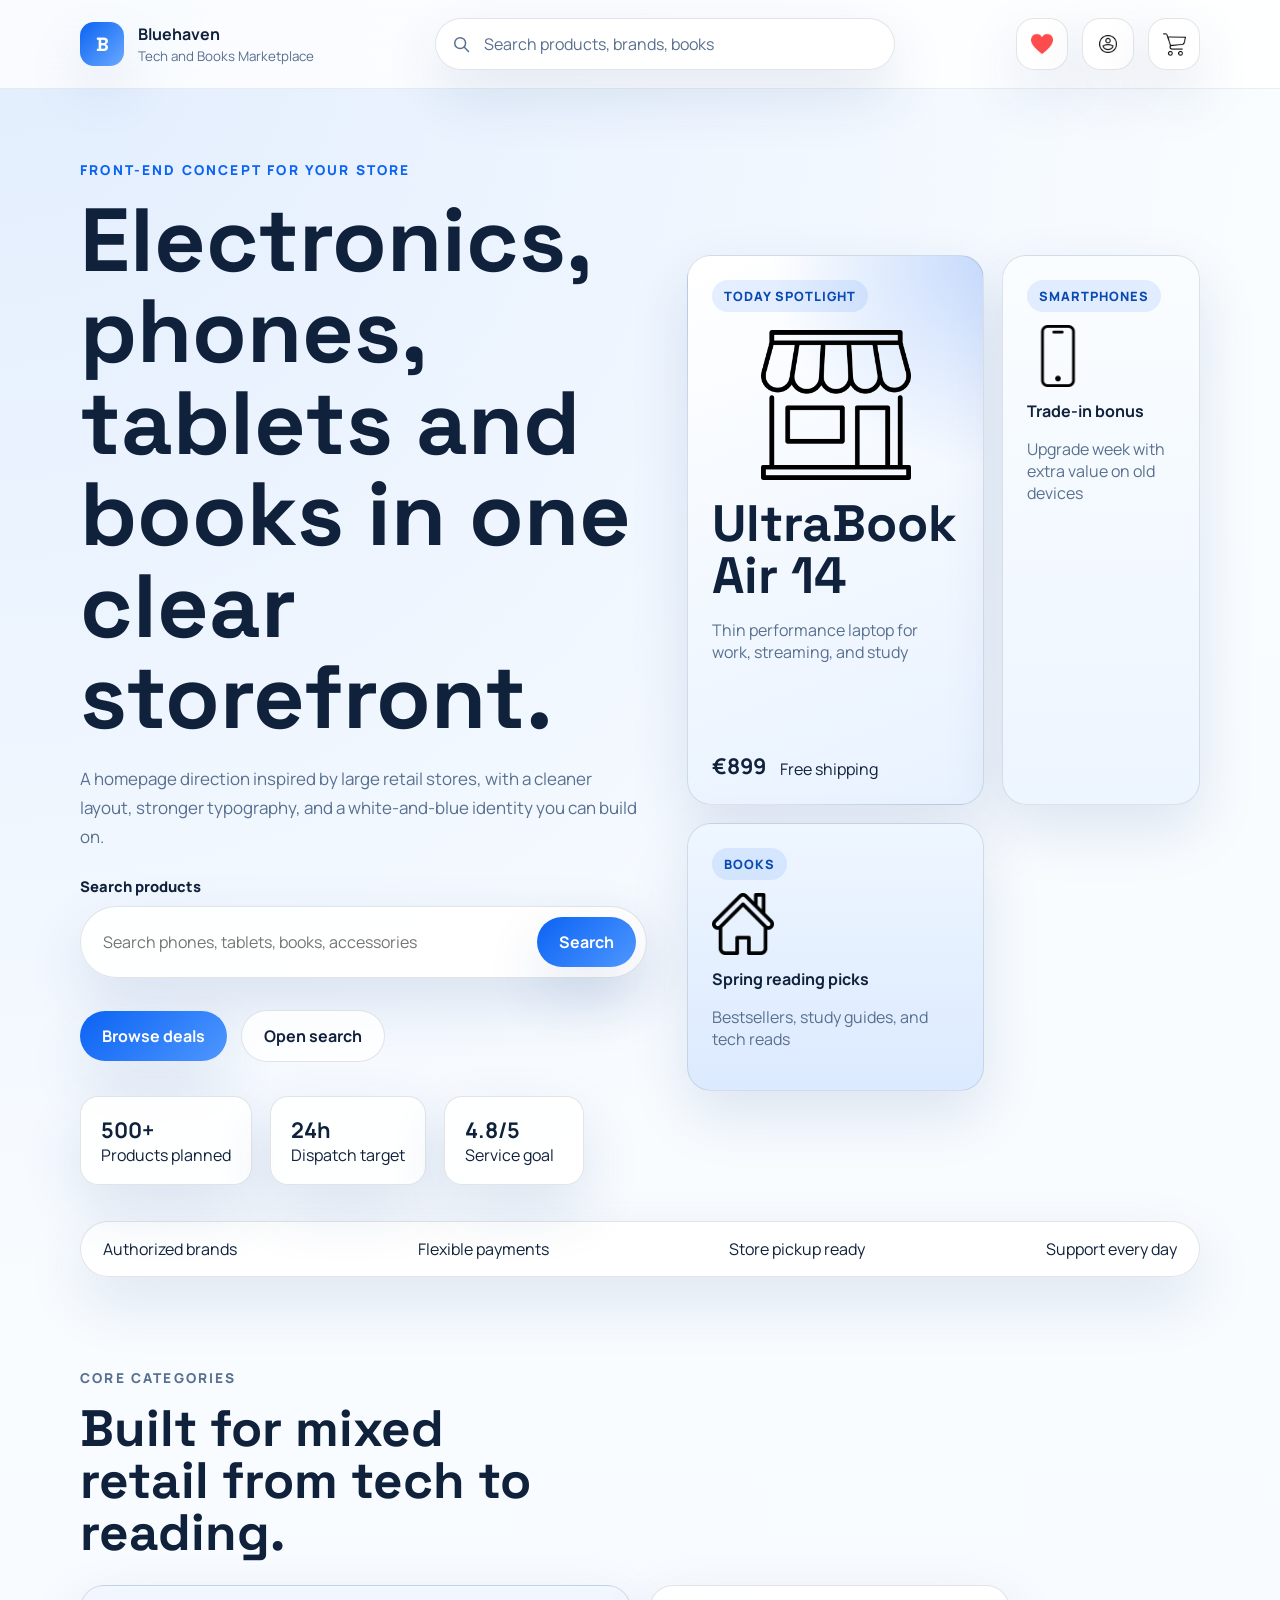
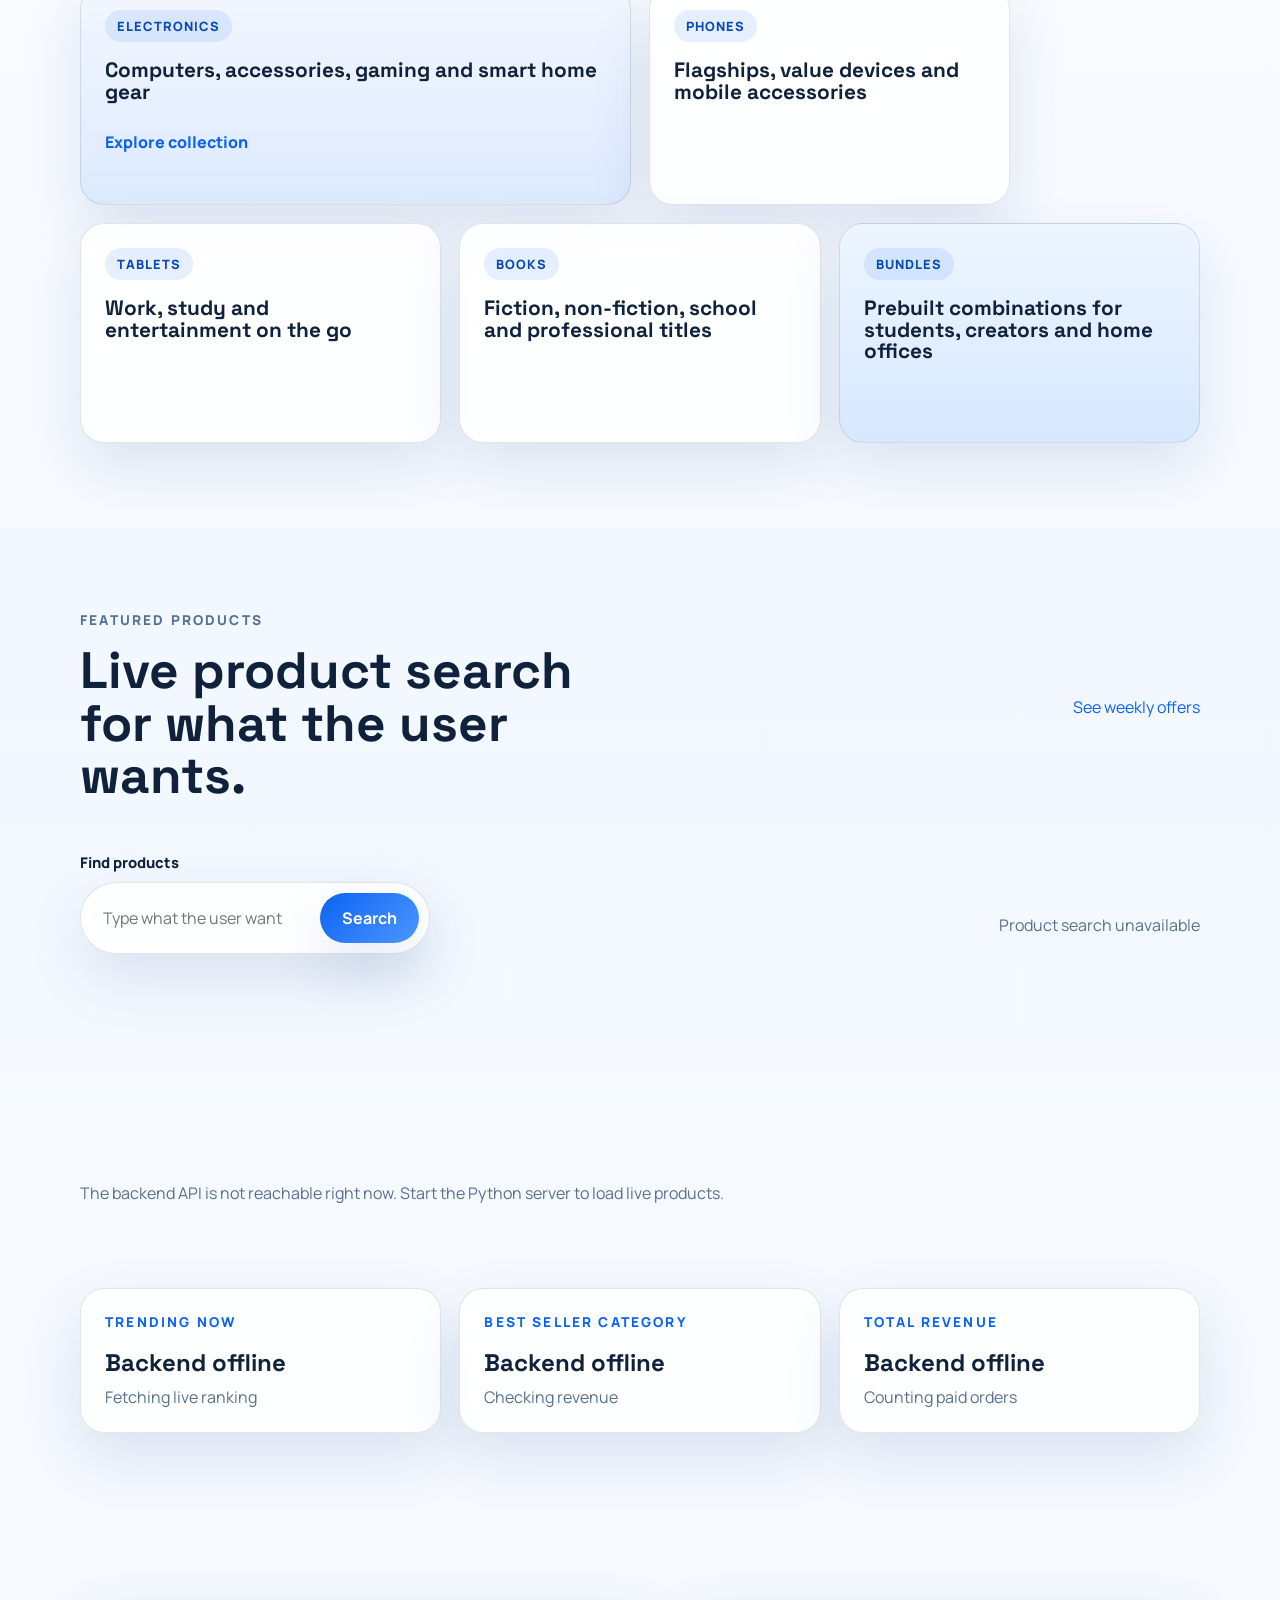
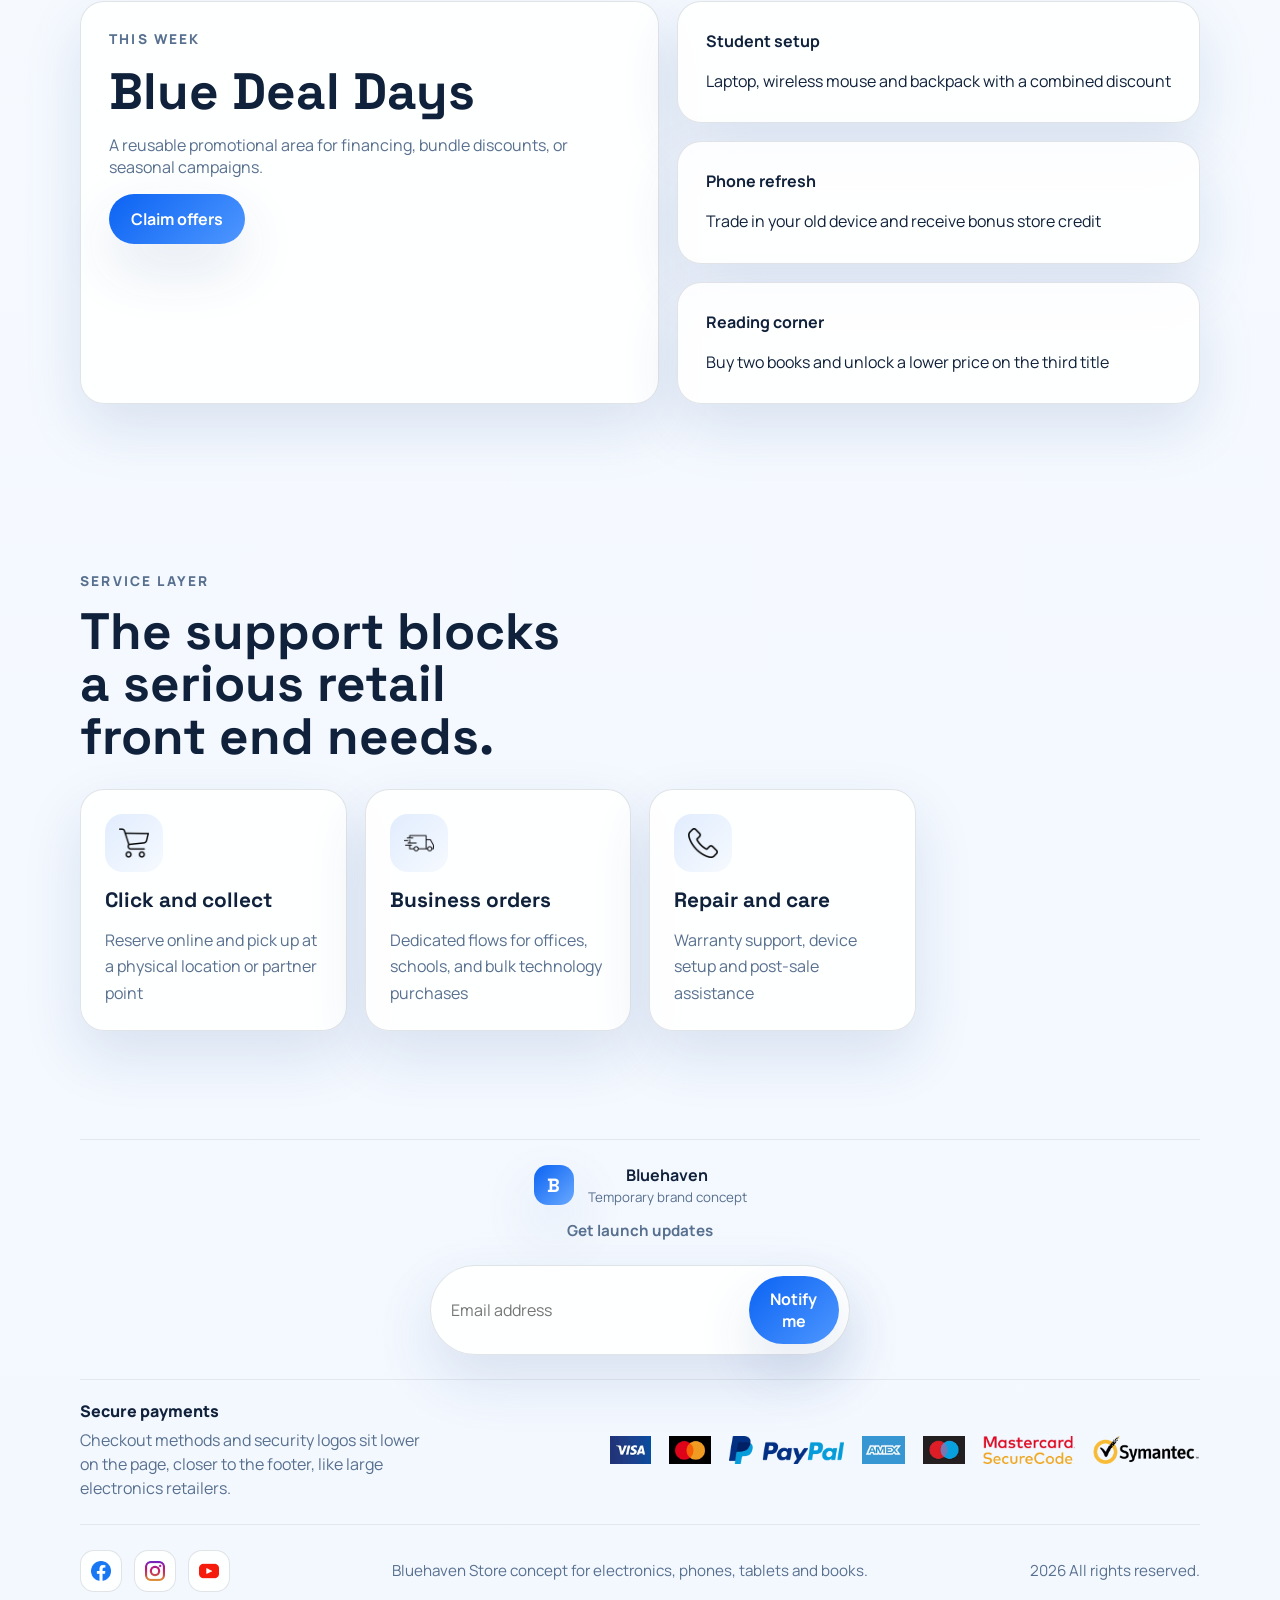
==== index.html @ 584878b2 "ok" ====
<!DOCTYPE html>
<html lang="en">
  <head>
    <meta charset="UTF-8" />
    <meta name="viewport" content="width=device-width, initial-scale=1.0" />
    <title>Bluehaven Store</title>
    <meta
      name="description"
      content="Bluehaven Store is a modern online destination for electronics, phones, tablets, books, and everyday tech essentials."
    />
    <link rel="preconnect" href="https://fonts.googleapis.com" />
    <link rel="preconnect" href="https://fonts.gstatic.com" crossorigin />
    <link
      href="https://fonts.googleapis.com/css2?family=Manrope:wght@400;500;600;700;800&family=Space+Grotesk:wght@500;700&display=swap"
      rel="stylesheet"
    />
    <link rel="icon" href="favicon.svg" type="image/svg+xml" />
    <link rel="stylesheet" href="styles.css" />
  </head>
  <body>
    <div class="page-shell">
      <header class="site-header">
        <div class="container header-inner">
          <a class="brand" href="index.html" aria-label="Bluehaven Store home">
            <span class="brand-mark">B</span>
            <span class="brand-copy">
              <strong>Bluehaven</strong>
              <small>Tech and Books Marketplace</small>
            </span>
          </a>

          <div class="header-search">
            <form class="header-search-form" id="header-search-form" role="search">
              <span class="header-search-icon" aria-hidden="true">
                <svg viewBox="0 0 24 24" focusable="false">
                  <circle cx="11" cy="11" r="6.5"></circle>
                  <path d="M16 16L21 21"></path>
                </svg>
              </span>
              <input
                class="header-search-input"
                id="header-search-input"
                name="search"
                type="search"
                placeholder="Search products, brands, books"
                aria-label="Search products"
              />
            </form>
          </div>

          <nav class="header-shortcuts" aria-label="Quick links">
            <a class="header-icon-link" href="favorites.html" aria-label="Go to favorites page">
              <img class="shortcut-icon shortcut-icon-heart" src="Photos/heart.png" alt="" />
            </a>
            <a class="header-icon-link" href="profile.html" aria-label="Go to profile page">
              <img class="shortcut-icon shortcut-icon-profile" src="Photos/user.png" alt="" />
            </a>
            <a class="header-icon-link" href="basket.html" aria-label="Go to basket page">
              <img class="shortcut-icon shortcut-icon-basket" src="Photos/shopping-cart.png" alt="" />
            </a>
          </nav>
        </div>
      </header>

      <main id="top">
        <section class="hero">
          <div class="container hero-grid">
            <div class="hero-copy">
              <p class="eyebrow">Front-end concept for your store</p>
              <h1>Electronics, phones, tablets and books in one clear storefront.</h1>
              <p class="hero-text">
                A homepage direction inspired by large retail stores, with a cleaner layout,
                stronger typography, and a white-and-blue identity you can build on.
              </p>

              <form class="hero-search" id="hero-search-form">
                <label class="search-label" for="hero-search-input">Search products</label>
                <div class="search-shell">
                  <input
                    id="hero-search-input"
                    name="search"
                    type="search"
                    placeholder="Search phones, tablets, books, accessories"
                  />
                  <button class="button button-primary" type="submit">Search</button>
                </div>
              </form>

              <div class="hero-actions">
                <a class="button button-primary" href="#featured">Browse deals</a>
                <a class="button button-secondary" href="#product-browser">Open search</a>
              </div>

              <ul class="hero-stats" aria-label="Store highlights">
                <li>
                  <strong>500+</strong>
                  <span>Products planned</span>
                </li>
                <li>
                  <strong>24h</strong>
                  <span>Dispatch target</span>
                </li>
                <li>
                  <strong>4.8/5</strong>
                  <span>Service goal</span>
                </li>
              </ul>
            </div>

            <div class="hero-visual" aria-hidden="true">
              <div class="visual-panel visual-main">
                <span class="panel-label">Today spotlight</span>
                <div class="visual-artwork visual-artwork-main">
                  <img src="Photos/shopping-store.png" alt="Storefront illustration" />
                </div>
                <h2>UltraBook Air 14</h2>
                <p>Thin performance laptop for work, streaming, and study</p>
                <div class="price-row">
                  <strong>€899</strong>
                  <span>Free shipping</span>
                </div>
              </div>
              <div class="visual-panel visual-side visual-side-top">
                <span class="panel-label">Smartphones</span>
                <div class="visual-artwork visual-artwork-side">
                  <img src="Photos/iphone.png" alt="Phone product icon" />
                </div>
                <strong>Trade-in bonus</strong>
                <p>Upgrade week with extra value on old devices</p>
              </div>
              <div class="visual-panel visual-side visual-side-bottom">
                <span class="panel-label">Books</span>
                <div class="visual-artwork visual-artwork-side">
                  <img src="Photos/home.png" alt="Home icon" />
                </div>
                <strong>Spring reading picks</strong>
                <p>Bestsellers, study guides, and tech reads</p>
              </div>
            </div>
          </div>
        </section>

        <section class="trust-bar">
          <div class="container trust-items">
            <span>Authorized brands</span>
            <span>Flexible payments</span>
            <span>Store pickup ready</span>
            <span>Support every day</span>
          </div>
        </section>

        <section class="section" id="categories">
          <div class="container">
            <div class="section-heading">
              <p class="eyebrow">Core categories</p>
              <h2>Built for mixed retail from tech to reading.</h2>
            </div>

            <div class="categories-grid">
              <article class="category-card category-card-large">
                <span>Electronics</span>
                <h3>Computers, accessories, gaming and smart home gear</h3>
                <a href="#featured">Explore collection</a>
              </article>
              <article class="category-card">
                <span>Phones</span>
                <h3>Flagships, value devices and mobile accessories</h3>
              </article>
              <article class="category-card">
                <span>Tablets</span>
                <h3>Work, study and entertainment on the go</h3>
              </article>
              <article class="category-card">
                <span>Books</span>
                <h3>Fiction, non-fiction, school and professional titles</h3>
              </article>
              <article class="category-card accent-card">
                <span>Bundles</span>
                <h3>Prebuilt combinations for students, creators and home offices</h3>
              </article>
            </div>
          </div>
        </section>

        <section class="section section-muted" id="featured">
          <div class="container">
            <div class="section-heading split-heading">
              <div>
                <p class="eyebrow">Featured products</p>
                <h2>Live product search for what the user wants.</h2>
              </div>
              <a class="text-link" href="#offers">See weekly offers</a>
            </div>

            <section class="product-browser" id="product-browser" aria-label="Product search and results">
              <div class="browser-toolbar">
                <form class="browser-search" id="product-search-form">
                  <label class="search-label" for="product-search-input">Find products</label>
                  <div class="search-shell search-shell-wide">
                    <input
                      id="product-search-input"
                      name="search"
                      type="search"
                      placeholder="Type what the user wants to buy"
                    />
                    <button class="button button-primary" type="submit">Search</button>
                  </div>
                </form>

                <div class="browser-meta">
                  <p id="results-summary">Loading products</p>
                  <div class="category-filters" id="category-filters" aria-label="Category filters"></div>
                </div>
              </div>

              <div class="products-grid" id="products-grid" aria-live="polite"></div>
              <p class="browser-message" id="browser-message" hidden></p>
            </section>
          </div>
        </section>

        <section class="section section-tight">
          <div class="container dashboard-strip">
            <article class="dashboard-card">
              <p class="eyebrow">Trending now</p>
              <strong id="trending-name">Loading</strong>
              <span id="trending-score">Fetching live ranking</span>
            </article>
            <article class="dashboard-card">
              <p class="eyebrow">Best seller category</p>
              <strong id="best-category-name">Loading</strong>
              <span id="best-category-revenue">Checking revenue</span>
            </article>
            <article class="dashboard-card">
              <p class="eyebrow">Total revenue</p>
              <strong id="total-revenue-amount">Loading</strong>
              <span id="total-revenue-orders">Counting paid orders</span>
            </article>
          </div>
        </section>

        <section class="section offers" id="offers">
          <div class="container offers-grid">
            <article class="offer-banner">
              <p class="eyebrow">This week</p>
              <h2>Blue Deal Days</h2>
              <p>
                A reusable promotional area for financing, bundle discounts, or seasonal
                campaigns.
              </p>
              <a class="button button-primary" href="#">Claim offers</a>
            </article>

            <div class="offer-list">
              <article>
                <strong>Student setup</strong>
                <p>Laptop, wireless mouse and backpack with a combined discount</p>
              </article>
              <article>
                <strong>Phone refresh</strong>
                <p>Trade in your old device and receive bonus store credit</p>
              </article>
              <article>
                <strong>Reading corner</strong>
                <p>Buy two books and unlock a lower price on the third title</p>
              </article>
            </div>
          </div>
        </section>

        <section class="section" id="services">
          <div class="container">
            <div class="section-heading">
              <p class="eyebrow">Service layer</p>
              <h2>The support blocks a serious retail front end needs.</h2>
            </div>

            <div class="services-grid">
              <article class="service-card">
                <div class="service-icon-wrap">
                  <img class="service-icon" src="Photos/shopping-cart.png" alt="Click and collect icon" />
                </div>
                <h3>Click and collect</h3>
                <p>Reserve online and pick up at a physical location or partner point</p>
              </article>
              <article class="service-card">
                <div class="service-icon-wrap">
                  <img class="service-icon" src="Photos/delivery-truck.png" alt="Business delivery icon" />
                </div>
                <h3>Business orders</h3>
                <p>Dedicated flows for offices, schools, and bulk technology purchases</p>
              </article>
              <article class="service-card">
                <div class="service-icon-wrap">
                  <img class="service-icon" src="Photos/telephone.png" alt="Repair and care icon" />
                </div>
                <h3>Repair and care</h3>
                <p>Warranty support, device setup and post-sale assistance</p>
              </article>
            </div>
          </div>
        </section>
      </main>

      <footer class="site-footer">
        <div class="container footer-grid">
          <form class="newsletter" action="#" method="get">
            <a class="brand brand-footer newsletter-brand" href="#top">
              <span class="brand-mark">B</span>
              <span class="brand-copy">
                <strong>Bluehaven</strong>
                <small>Temporary brand concept</small>
              </span>
            </a>
            <label for="email">Get launch updates</label>
            <div class="newsletter-row">
              <input id="email" type="email" placeholder="Email address" />
              <button type="submit">Notify me</button>
            </div>
          </form>
        </div>

        <div class="container payment-footer" aria-label="Supported payments and security">
          <div class="payment-footer-copy">
            <strong>Secure payments</strong>
            <span>Checkout methods and security logos sit lower on the page, closer to the footer, like large electronics retailers.</span>
          </div>
          <div class="payment-strip">
            <img src="Photos/visa.avif" alt="Visa" />
            <img src="Photos/mastercard.avif" alt="Mastercard" />
            <img src="Photos/paypal.avif" alt="PayPal" />
            <img src="Photos/amex.avif" alt="American Express" />
            <img src="Photos/maestro.avif" alt="Maestro" />
            <img src="Photos/securecode.avif" alt="SecureCode" />
            <img src="Photos/symantec.avif" alt="Symantec" />
          </div>
        </div>

        <div class="container footer-bottom">
          <div class="footer-socials" aria-label="Social links">
            <a href="#" aria-label="Facebook"><img src="Photos/facebook.png" alt="Facebook" /></a>
            <a href="#" aria-label="Instagram"><img src="Photos/instagram.png" alt="Instagram" /></a>
            <a href="#" aria-label="YouTube"><img src="Photos/youtube.png" alt="YouTube" /></a>
          </div>
          <p>Bluehaven Store concept for electronics, phones, tablets and books.</p>
          <p><span id="year"></span> All rights reserved.</p>
        </div>
      </footer>
    </div>

    <script src="script.js"></script>
  </body>
</html>
---- styles.css ----
:root {
  --bg: #f3f8ff;
  --surface: #ffffff;
  --surface-alt: #eef5ff;
  --surface-strong: #dbeaff;
  --text: #10213b;
  --muted: #58708f;
  --line: rgba(16, 33, 59, 0.12);
  --primary: #0b63f3;
  --primary-deep: #0849b2;
  --shadow: 0 24px 60px rgba(15, 57, 128, 0.12);
  --radius: 24px;
  --radius-sm: 18px;
  --container: min(1120px, calc(100vw - 40px));
}

* {
  box-sizing: border-box;
}

[hidden] {
  display: none !important;
}

html {
  scroll-behavior: smooth;
}

body {
  margin: 0;
  background:
    radial-gradient(circle at top left, rgba(11, 99, 243, 0.1), transparent 26%),
    linear-gradient(180deg, #fafdff 0%, var(--bg) 100%);
  color: var(--text);
  font-family: "Manrope", sans-serif;
}

a {
  color: inherit;
  text-decoration: none;
}

button,
input {
  font: inherit;
}

.page-shell {
  min-height: 100vh;
}

.container {
  width: var(--container);
  margin: 0 auto;
}

.site-header {
  position: sticky;
  top: 0;
  z-index: 10;
  backdrop-filter: blur(18px);
  background: rgba(255, 255, 255, 0.78);
  border-bottom: 1px solid rgba(16, 33, 59, 0.08);
}

.header-inner,
.header-side,
.utility-links,
.footer-grid,
.footer-bottom,
.payment-footer,
.trust-items,
.newsletter-row,
.search-shell,
.hero-actions,
.hero-stats,
.product-meta,
.browser-toolbar,
.browser-meta,
.category-filters,
.dashboard-strip,
.split-heading,
.site-nav {
  display: flex;
  align-items: center;
}

.header-inner {
  justify-content: space-between;
  gap: 18px;
  padding: 18px 0;
}

.header-search {
  flex: 1;
  display: flex;
  justify-content: center;
  min-width: 240px;
}

.header-search-form {
  position: relative;
  width: min(460px, 100%);
}

.header-search-icon {
  position: absolute;
  left: 16px;
  top: 50%;
  width: 20px;
  height: 20px;
  color: var(--muted);
  transform: translateY(-50%);
  pointer-events: none;
}

.header-search-icon svg {
  width: 100%;
  height: 100%;
  stroke: currentColor;
  stroke-width: 1.8;
  fill: none;
  stroke-linecap: round;
  stroke-linejoin: round;
}

.header-search-input {
  width: 100%;
  height: 52px;
  padding: 0 18px 0 48px;
  border: 1px solid var(--line);
  border-radius: 999px;
  background: rgba(255, 255, 255, 0.96);
  color: var(--text);
  box-shadow: var(--shadow);
}

.header-search-input::placeholder {
  color: var(--muted);
}

.header-search-input:focus {
  outline: none;
  border-color: rgba(11, 99, 243, 0.4);
}

.header-shortcuts {
  display: flex;
  align-items: center;
  gap: 14px;
  flex-shrink: 0;
}

.header-icon-link {
  display: inline-flex;
  align-items: center;
  justify-content: center;
  width: 52px;
  height: 52px;
  border: 1px solid var(--line);
  border-radius: 18px;
  background: rgba(255, 255, 255, 0.96);
  box-shadow: var(--shadow);
  transition: transform 180ms ease, border-color 180ms ease, background 180ms ease;
}

.header-icon-link:hover,
.header-icon-link:focus-visible {
  background: var(--surface-alt);
  border-color: rgba(11, 99, 243, 0.28);
  transform: translateY(-2px);
}

.shortcut-icon {
  display: block;
  object-fit: contain;
}

.shortcut-icon-heart {
  width: 22px;
  height: 22px;
}

.shortcut-icon-profile {
  width: 24px;
  height: 24px;
}

.shortcut-icon-basket {
  width: 23px;
  height: 23px;
}

.standalone-page {
  min-height: 100vh;
  display: grid;
  place-items: center;
  padding: 40px 20px;
}

.profile-page-shell {
  place-items: start center;
  padding-top: 52px;
}

.profile-auth-layout {
  width: min(1120px, 100%);
  display: grid;
  grid-template-columns: 0.9fr 1.1fr;
  gap: 28px;
  align-items: start;
}

.auth-panel {
  padding: 32px;
  border: 1px solid var(--line);
  border-radius: 28px;
  background: rgba(255, 255, 255, 0.92);
  box-shadow: var(--shadow);
}

.auth-panel-intro {
  align-self: start;
  position: sticky;
  top: 108px;
  overflow: hidden;
  background:
    radial-gradient(circle at top right, rgba(11, 99, 243, 0.14), transparent 34%),
    linear-gradient(180deg, rgba(255, 255, 255, 0.98) 0%, rgba(238, 245, 255, 0.96) 100%);
}

.intro-badge-row {
  display: flex;
  align-items: center;
  justify-content: space-between;
  gap: 16px;
  margin-bottom: 18px;
}

.auth-panel-intro img {
  width: 54px;
  height: 54px;
  object-fit: contain;
}

.intro-badge {
  display: inline-flex;
  align-items: center;
  justify-content: center;
  min-height: 36px;
  padding: 0 14px;
  border-radius: 999px;
  background: rgba(11, 99, 243, 0.1);
  color: var(--primary-deep);
  font-size: 0.82rem;
  font-weight: 800;
  letter-spacing: 0.08em;
  text-transform: uppercase;
}

.auth-panel-intro h1 {
  max-width: 13ch;
  margin-bottom: 18px;
  font-size: clamp(2.4rem, 5vw, 4rem);
}

.intro-highlights {
  display: grid;
  gap: 12px;
  margin: 26px 0 28px;
}

.intro-highlight {
  display: grid;
  gap: 4px;
  padding: 16px 18px;
  border: 1px solid rgba(11, 99, 243, 0.08);
  border-radius: 18px;
  background: rgba(255, 255, 255, 0.74);
}

.intro-highlight strong {
  font-size: 0.95rem;
}

.intro-highlight span {
  color: var(--muted);
  font-size: 0.92rem;
  line-height: 1.5;
}

.auth-copy {
  color: var(--muted);
  line-height: 1.7;
}

.auth-panel-forms {
  display: grid;
  gap: 18px;
}

.auth-card {
  padding: 26px;
  border: 1px solid var(--line);
  border-radius: 24px;
  background: linear-gradient(180deg, rgba(255, 255, 255, 0.98) 0%, rgba(243, 248, 255, 0.88) 100%);
}

.auth-card h2 {
  margin-bottom: 0;
  max-width: none;
}

.card-heading-row {
  margin-bottom: 18px;
}

.auth-form {
  display: grid;
  gap: 14px;
}

.auth-form-grid {
  display: grid;
  grid-template-columns: repeat(2, minmax(0, 1fr));
  gap: 14px;
}

.auth-form-grid-full {
  grid-column: 1 / -1;
}

.auth-form label {
  display: grid;
  gap: 8px;
  font-weight: 700;
}

.auth-form span {
  font-size: 0.92rem;
}

.auth-form input {
  height: 50px;
  padding: 0 14px;
  border: 1px solid var(--line);
  border-radius: 16px;
  background: #fff;
  transition: border-color 180ms ease, box-shadow 180ms ease, background 180ms ease;
}

.auth-form input:focus {
  outline: none;
  border-color: rgba(11, 99, 243, 0.4);
  box-shadow: 0 0 0 4px rgba(11, 99, 243, 0.08);
}

.auth-message {
  padding: 14px 16px;
  border-radius: 16px;
  font-weight: 700;
}

.auth-message.is-error {
  background: #ffe7e7;
  color: #9d1f1f;
}

.auth-message.is-success {
  background: #e7f6ec;
  color: #17653a;
}

.invoice-box,
.account-details-card {
  padding: 22px;
  border: 1px solid var(--line);
  border-radius: 24px;
  background: linear-gradient(180deg, rgba(255, 255, 255, 0.98) 0%, rgba(238, 245, 255, 0.92) 100%);
}

.checkbox-line {
  display: flex;
  align-items: center;
  gap: 10px;
  margin-bottom: 14px;
  font-weight: 700;
}

.checkbox-line input {
  width: 18px;
  height: 18px;
}

.account-panel {
  display: grid;
  gap: 24px;
}

.account-head {
  display: flex;
  align-items: center;
  gap: 16px;
  padding: 22px 24px;
  border: 1px solid rgba(11, 99, 243, 0.1);
  border-radius: 24px;
  background:
    radial-gradient(circle at top right, rgba(11, 99, 243, 0.12), transparent 36%),
    linear-gradient(180deg, rgba(255, 255, 255, 0.98) 0%, rgba(238, 245, 255, 0.92) 100%);
}

.account-avatar {
  width: 64px;
  height: 64px;
  border-radius: 20px;
  display: grid;
  place-items: center;
  background: linear-gradient(135deg, var(--primary), #69a9ff);
  color: #fff;
  font-family: "Space Grotesk", sans-serif;
  font-size: 1.2rem;
  font-weight: 700;
}

.account-head h2,
.account-orders h3 {
  max-width: none;
}

.account-head-copy {
  display: grid;
  gap: 4px;
}

.account-section-nav {
  display: flex;
  flex-wrap: wrap;
  gap: 10px;
}

.account-section-nav a {
  display: inline-flex;
  align-items: center;
  min-height: 38px;
  padding: 0 14px;
  border-radius: 999px;
  background: var(--surface-alt);
  color: var(--primary-deep);
  font-weight: 700;
  border: 1px solid rgba(11, 99, 243, 0.08);
}

.account-grid {
  display: grid;
  grid-template-columns: repeat(3, minmax(0, 1fr));
  gap: 14px;
}

.account-stat {
  padding: 20px;
  border-radius: 22px;
  background: linear-gradient(180deg, #ffffff 0%, var(--surface-alt) 100%);
  border: 1px solid rgba(11, 99, 243, 0.08);
  display: grid;
  gap: 8px;
}

.account-stat span,
.account-empty,
.order-line small {
  color: var(--muted);
}

.account-orders {
  display: grid;
  gap: 14px;
  padding: 22px;
  border: 1px solid var(--line);
  border-radius: 24px;
  background: rgba(255, 255, 255, 0.94);
}

.account-orders-list {
  display: grid;
  gap: 12px;
}

.order-line {
  padding: 16px 18px;
  border: 1px solid var(--line);
  border-radius: 18px;
  background: linear-gradient(180deg, #ffffff 0%, #f8fbff 100%);
  display: flex;
  justify-content: space-between;
  gap: 16px;
}

.form-action-row {
  display: flex;
  justify-content: flex-end;
  padding-top: 6px;
}

.order-line strong,
.order-line span,
.account-stat strong {
  display: block;
}

.standalone-card {
  width: min(560px, 100%);
  padding: 36px;
  border: 1px solid var(--line);
  border-radius: 28px;
  background: rgba(255, 255, 255, 0.96);
  box-shadow: var(--shadow);
  text-align: center;
}

.standalone-card img {
  width: 52px;
  height: 52px;
  object-fit: contain;
  margin-bottom: 18px;
}

.standalone-card p {
  color: var(--muted);
  margin: 14px 0 24px;
}

.standalone-card .button {
  min-width: 180px;
}

.menu-hub {
  position: relative;
  flex-shrink: 0;
}

.menu-toggle-inline {
  display: inline-flex;
  order: -1;
}

.category-menu {
  position: absolute;
  top: calc(100% + 12px);
  left: 0;
  display: none;
  width: 300px;
  padding: 18px;
  border: 1px solid var(--line);
  border-radius: 22px;
  background: rgba(255, 255, 255, 0.98);
  box-shadow: var(--shadow);
  z-index: 20;
}

.category-menu.is-open {
  display: grid;
  gap: 14px;
}

.category-menu-header {
  display: grid;
  gap: 4px;
}

.category-menu-header strong {
  font-size: 1rem;
}

.category-menu-header small {
  color: var(--muted);
}

.category-menu-list {
  display: grid;
  gap: 8px;
}

.category-menu-link {
  width: 100%;
  border: 1px solid transparent;
  border-radius: 16px;
  background: var(--surface-alt);
  color: var(--text);
  padding: 12px 14px;
  text-align: left;
  font-weight: 700;
  cursor: pointer;
  transition: background 180ms ease, border-color 180ms ease, transform 180ms ease;
}

.category-menu-link:hover,
.category-menu-link:focus-visible,
.category-menu-link.is-active {
  background: #e0edff;
  border-color: rgba(11, 99, 243, 0.22);
  transform: translateX(2px);
}

.utility-links {
  gap: 18px;
  flex-wrap: wrap;
}

.utility-links a {
  display: inline-flex;
  align-items: center;
  gap: 8px;
  color: var(--muted);
  font-size: 0.89rem;
  font-weight: 700;
}

.utility-links img {
  width: 16px;
  height: 16px;
  object-fit: contain;
}

.header-side {
  justify-content: flex-end;
  gap: 14px;
  flex: 1;
  flex-wrap: wrap;
}

.brand {
  display: inline-flex;
  align-items: center;
  gap: 14px;
}

.brand-mark {
  display: grid;
  place-items: center;
  width: 44px;
  height: 44px;
  border-radius: 14px;
  background: linear-gradient(135deg, var(--primary), #69a9ff);
  color: #fff;
  font-family: "Space Grotesk", sans-serif;
  font-size: 1.2rem;
  font-weight: 700;
  box-shadow: var(--shadow);
}

.brand-copy {
  display: grid;
  gap: 2px;
}

.brand-copy strong,
.site-nav a,
.header-cta,
.button,
.product-meta a,
.offer-list strong,
.newsletter button {
  font-weight: 700;
}

.brand-copy small,
.hero-text,
.section-heading p,
.category-card span,
.offer-banner p,
.product-card p,
.service-card p,
.footer-bottom,
.newsletter label,
.visual-panel p,
.panel-label {
  color: var(--muted);
}

.site-nav {
  gap: 24px;
}

.user-panel {
  display: inline-flex;
  align-items: center;
  gap: 12px;
  min-width: 250px;
  padding: 10px 14px;
  border: 1px solid var(--line);
  border-radius: 18px;
  background: rgba(255, 255, 255, 0.94);
  box-shadow: var(--shadow);
}

.user-panel-avatar {
  display: grid;
  place-items: center;
  width: 42px;
  height: 42px;
  border-radius: 14px;
  background: linear-gradient(135deg, var(--primary), #69a9ff);
  color: #fff;
  font-family: "Space Grotesk", sans-serif;
  font-size: 0.95rem;
  font-weight: 700;
  flex-shrink: 0;
}

.user-panel-avatar img {
  width: 24px;
  height: 24px;
  object-fit: contain;
}

.user-panel-copy,
.user-panel-meta {
  display: grid;
}

.user-panel-copy {
  gap: 2px;
}

.user-panel-copy strong,
.user-panel-meta span {
  font-size: 0.92rem;
  font-weight: 800;
}

.user-panel-copy small,
.user-panel-meta small {
  color: var(--muted);
}

.user-panel-meta {
  gap: 3px;
  margin-left: auto;
  text-align: right;
}

.site-nav a {
  font-size: 0.95rem;
}

.button,
.newsletter button {
  display: inline-flex;
  align-items: center;
  justify-content: center;
  border-radius: 999px;
  transition: transform 180ms ease, box-shadow 180ms ease, background 180ms ease;
}

.menu-toggle {
  display: inline-flex;
  align-items: center;
  justify-content: center;
  border: 0;
  padding: 10px 14px;
  border-radius: 999px;
  background: var(--surface-alt);
  color: var(--text);
  font-weight: 700;
  cursor: pointer;
}

.hero {
  padding: 72px 0 36px;
}

.hero-grid,
.offers-grid,
.footer-grid,
.services-grid,
.products-grid,
.categories-grid {
  display: grid;
}

.hero-grid {
  grid-template-columns: 1.05fr 0.95fr;
  align-items: center;
  gap: 40px;
}

.eyebrow {
  margin: 0 0 16px;
  color: var(--primary);
  font-size: 0.85rem;
  font-weight: 800;
  letter-spacing: 0.16em;
  text-transform: uppercase;
}

h1,
h2,
h3 {
  margin: 0;
  font-family: "Space Grotesk", sans-serif;
  line-height: 1.02;
}

h1 {
  max-width: 12ch;
  font-size: clamp(3rem, 7vw, 5.8rem);
}

h2 {
  max-width: 15ch;
  font-size: clamp(2rem, 4vw, 3.2rem);
}

h3 {
  font-size: 1.3rem;
}

.hero-text {
  max-width: 56ch;
  margin: 22px 0 0;
  font-size: 1.06rem;
  line-height: 1.7;
}

.hero-search,
.browser-search {
  margin-top: 24px;
}

.search-label {
  display: block;
  margin-bottom: 10px;
  color: var(--text);
  font-size: 0.92rem;
  font-weight: 800;
}

.search-shell {
  gap: 10px;
  padding: 10px;
  border: 1px solid var(--line);
  border-radius: 999px;
  background: rgba(255, 255, 255, 0.92);
  box-shadow: var(--shadow);
}

.search-shell input {
  width: 100%;
  border: 0;
  background: transparent;
  padding: 0 12px;
  color: var(--text);
}

.search-shell input:focus {
  outline: none;
}

.search-shell-wide {
  min-width: min(100%, 560px);
}

.hero-actions {
  gap: 14px;
  margin-top: 32px;
}

.button {
  padding: 14px 22px;
}

.button-primary,
.newsletter button {
  border: 0;
  background: linear-gradient(135deg, var(--primary), #4e97ff);
  color: #fff;
  box-shadow: var(--shadow);
}

.button-secondary {
  border: 1px solid var(--line);
  background: rgba(255, 255, 255, 0.82);
}

.hero-stats {
  gap: 18px;
  flex-wrap: wrap;
  margin: 34px 0 0;
  padding: 0;
  list-style: none;
}

.hero-stats li,
.product-card,
.service-card,
.offer-list article,
.category-card,
.visual-panel,
.offer-banner,
.newsletter-row,
.trust-items {
  border: 1px solid var(--line);
  background: rgba(255, 255, 255, 0.88);
  box-shadow: var(--shadow);
}

.hero-stats li {
  min-width: 140px;
  padding: 18px 20px;
  border-radius: var(--radius-sm);
}

.hero-stats strong,
.price-row strong,
.product-meta strong {
  display: block;
  font-size: 1.35rem;
}

.hero-visual {
  position: relative;
  display: grid;
  grid-template-columns: 1.2fr 0.8fr;
  gap: 18px;
}

.visual-panel {
  border-radius: var(--radius);
  padding: 24px;
}

.visual-main {
  min-height: 340px;
  background:
    radial-gradient(circle at top right, rgba(11, 99, 243, 0.22), transparent 34%),
    linear-gradient(160deg, #ffffff 0%, #e8f2ff 100%);
}

.visual-artwork {
  display: grid;
  place-items: center;
  overflow: hidden;
}

.visual-artwork img {
  display: block;
  max-width: 100%;
  height: auto;
}

.visual-artwork-main {
  min-height: 140px;
  margin-top: 18px;
}

.visual-artwork-main img {
  max-height: 150px;
}

.visual-artwork-side {
  justify-content: start;
  min-height: 68px;
  margin: 10px 0;
}

.visual-artwork-side img {
  max-height: 62px;
}

.visual-main h2 {
  margin-top: 18px;
}

.visual-side {
  min-height: 160px;
}

.visual-side-top {
  background: linear-gradient(180deg, #fafdff 0%, #edf5ff 100%);
}

.visual-side-bottom {
  background: linear-gradient(180deg, #eef6ff 0%, #dceaff 100%);
}

.panel-label,
.tag,
.category-card span {
  display: inline-flex;
  width: fit-content;
  padding: 7px 12px;
  border-radius: 999px;
  background: rgba(11, 99, 243, 0.1);
  color: var(--primary-deep);
  font-size: 0.8rem;
  font-weight: 800;
  letter-spacing: 0.08em;
  text-transform: uppercase;
}

.price-row {
  display: flex;
  align-items: end;
  gap: 14px;
  margin-top: 88px;
}

.trust-bar {
  padding-bottom: 8px;
}

.trust-items {
  justify-content: space-between;
  gap: 16px;
  flex-wrap: wrap;
  padding: 16px 22px;
  border-radius: 999px;
}

.payment-strip {
  display: flex;
  align-items: center;
  gap: 18px;
  flex-wrap: wrap;
  padding: 0;
}

.payment-footer {
  justify-content: space-between;
  gap: 24px;
  padding: 20px 0 24px;
  border-top: 1px solid rgba(16, 33, 59, 0.08);
}

.payment-footer-copy {
  display: grid;
  gap: 6px;
  max-width: 360px;
}

.payment-footer-copy strong {
  font-weight: 800;
}

.payment-footer-copy span {
  color: var(--muted);
  line-height: 1.5;
}

.payment-strip img {
  height: 28px;
  width: auto;
  object-fit: contain;
  filter: saturate(0.95);
}

.section {
  padding: 84px 0;
}

.section-tight {
  padding-top: 0;
}

.section-muted {
  background: linear-gradient(180deg, rgba(235, 244, 255, 0.45), rgba(243, 248, 255, 0));
}

.section-heading {
  margin-bottom: 26px;
}

.section-heading h2 {
  margin-top: 12px;
}

.split-heading {
  justify-content: space-between;
  gap: 18px;
}

.product-browser {
  display: grid;
  gap: 24px;
}

.browser-toolbar,
.browser-meta {
  justify-content: space-between;
  gap: 18px;
}

.browser-toolbar {
  align-items: end;
}

.browser-meta {
  flex-direction: column;
  align-items: flex-end;
}

.browser-meta p,
.browser-message {
  margin: 0;
  color: var(--muted);
}

.category-filters {
  justify-content: flex-end;
  gap: 10px;
  flex-wrap: wrap;
}

.filter-chip {
  border: 1px solid var(--line);
  border-radius: 999px;
  background: rgba(255, 255, 255, 0.92);
  color: var(--text);
  padding: 10px 14px;
  font-weight: 700;
  cursor: pointer;
  transition: background 180ms ease, color 180ms ease, transform 180ms ease;
}

.filter-chip.is-active,
.filter-chip:hover {
  background: var(--primary);
  color: #fff;
  transform: translateY(-1px);
}

.products-grid {
  min-height: 180px;
}

.text-link,
.category-card a,
.product-meta a {
  color: var(--primary);
}

.categories-grid {
  grid-template-columns: repeat(12, 1fr);
  gap: 18px;
}

.category-card {
  grid-column: span 4;
  min-height: 220px;
  padding: 24px;
  border-radius: var(--radius);
}

.category-card-large {
  grid-column: span 6;
  background:
    linear-gradient(180deg, rgba(11, 99, 243, 0.05), rgba(11, 99, 243, 0.14)),
    #ffffff;
}

.accent-card {
  background: linear-gradient(180deg, #edf5ff 0%, #d7e8ff 100%);
}

.category-card h3,
.product-card h3,
.offer-banner h2,
.service-card h3 {
  margin: 18px 0 0;
}

.category-card a {
  display: inline-flex;
  margin-top: 28px;
  font-weight: 800;
}

.products-grid,
.services-grid {
  grid-template-columns: repeat(4, 1fr);
  gap: 18px;
}

.product-card,
.service-card {
  padding: 24px;
  border-radius: var(--radius);
}

.service-icon-wrap {
  display: inline-grid;
  place-items: center;
  width: 58px;
  height: 58px;
  border-radius: 18px;
  background: linear-gradient(135deg, rgba(11, 99, 243, 0.12), rgba(11, 99, 243, 0.03));
}

.service-icon {
  width: 30px;
  height: 30px;
  object-fit: contain;
}

.product-card {
  display: grid;
  gap: 16px;
}

.product-card-header {
  display: flex;
  justify-content: space-between;
  align-items: flex-start;
  gap: 14px;
}

.product-card-visual {
  aspect-ratio: 16 / 11;
  border-radius: 20px;
  background:
    radial-gradient(circle at top right, rgba(11, 99, 243, 0.2), transparent 34%),
    linear-gradient(180deg, #fbfdff 0%, #eaf3ff 100%);
  overflow: hidden;
}

.product-card-visual img {
  width: 100%;
  height: 100%;
  object-fit: cover;
}

.product-card-fallback {
  display: grid;
  place-items: center;
  width: 100%;
  height: 100%;
  padding: 24px;
  color: var(--primary-deep);
  text-align: center;
  font-family: "Space Grotesk", sans-serif;
  font-size: 1.1rem;
  font-weight: 700;
  line-height: 1.2;
}

.product-copy {
  display: grid;
  gap: 10px;
}

.product-copy p {
  margin: 0;
}

.product-brand {
  color: var(--muted);
  font-size: 0.94rem;
  font-weight: 700;
}

.product-card-empty {
  display: grid;
  place-items: center;
  padding: 32px;
  border: 1px dashed rgba(11, 99, 243, 0.25);
  border-radius: var(--radius);
  background: rgba(255, 255, 255, 0.62);
  color: var(--muted);
  text-align: center;
}

.dashboard-strip {
  display: grid;
  grid-template-columns: repeat(3, 1fr);
  gap: 18px;
}

.dashboard-card {
  padding: 24px;
  border: 1px solid var(--line);
  border-radius: var(--radius);
  background: rgba(255, 255, 255, 0.9);
  box-shadow: var(--shadow);
}

.dashboard-card strong {
  display: block;
  margin-top: 10px;
  font-family: "Space Grotesk", sans-serif;
  font-size: 1.5rem;
}

.dashboard-card span {
  display: block;
  margin-top: 8px;
  color: var(--muted);
}

.product-card p,
.service-card p,
.offer-list p {
  margin: 16px 0 0;
  line-height: 1.65;
}

.product-meta {
  justify-content: space-between;
  gap: 12px;
  margin-top: 28px;
}

.offers-grid {
  grid-template-columns: 1.05fr 0.95fr;
  gap: 18px;
}

.offer-banner,
.offer-list article {
  border-radius: var(--radius);
  padding: 28px;
}

.offer-list {
  display: grid;
  gap: 18px;
}

.site-footer {
  padding: 24px 0 34px;
}

.footer-grid,
.footer-bottom {
  justify-content: space-between;
  gap: 18px;
}

.footer-grid {
  grid-template-columns: 1fr;
  justify-items: center;
  padding: 24px 0;
  border-top: 1px solid rgba(16, 33, 59, 0.08);
}

.brand-footer .brand-mark {
  width: 40px;
  height: 40px;
}

.newsletter {
  display: grid;
  gap: 14px;
  min-width: min(100%, 420px);
  justify-self: center;
  text-align: center;
}

.newsletter-brand {
  justify-content: center;
}

.newsletter label {
  display: block;
  margin-bottom: 10px;
  font-size: 0.95rem;
  font-weight: 700;
}

.newsletter-row {
  gap: 10px;
  padding: 10px;
  border-radius: 999px;
}

.newsletter input {
  width: 100%;
  border: 0;
  background: transparent;
  padding: 0 10px;
  color: var(--text);
}

.newsletter input:focus {
  outline: none;
}

.newsletter button {
  padding: 12px 18px;
}

.footer-bottom {
  border-top: 1px solid rgba(16, 33, 59, 0.08);
  padding-top: 20px;
  font-size: 0.95rem;
}

.footer-socials {
  display: inline-flex;
  align-items: center;
  gap: 12px;
}

.footer-socials a {
  display: inline-grid;
  place-items: center;
  width: 42px;
  height: 42px;
  border: 1px solid var(--line);
  border-radius: 14px;
  background: rgba(255, 255, 255, 0.88);
}

.footer-socials img {
  width: 20px;
  height: 20px;
  object-fit: contain;
}

.button:hover,
.newsletter button:hover {
  transform: translateY(-2px);
}

@media (max-width: 1024px) {
  .hero-grid,
  .offers-grid,
  .footer-grid,
  .products-grid,
  .services-grid,
  .dashboard-strip {
    grid-template-columns: 1fr 1fr;
  }

  .hero-grid,
  .offers-grid,
  .footer-grid {
    grid-template-columns: 1fr;
  }

  .category-card {
    grid-column: span 6;
  }

  .visual-main {
    min-height: 300px;
  }

  .payment-footer {
    flex-wrap: wrap;
  }
}

@media (max-width: 760px) {
  .header-inner {
    justify-content: space-between;
    flex-wrap: wrap;
  }

  .profile-auth-layout,
  .account-grid,
  .auth-form-grid {
    grid-template-columns: 1fr;
  }

  .auth-panel {
    padding: 24px;
  }

  .auth-panel-intro {
    position: static;
  }

  .intro-badge-row,
  .account-head,
  .account-section-nav,
  .form-action-row {
    align-items: flex-start;
  }

  .form-action-row {
    justify-content: stretch;
  }

  .form-action-row .button {
    width: 100%;
  }

  .order-line {
    flex-direction: column;
  }

  .header-search {
    order: 3;
    width: 100%;
  }

  .header-search-form {
    width: 100%;
  }

  .menu-toggle {
    display: inline-flex;
  }

  .utility-links,
  .payment-footer,
  .payment-strip {
    flex-direction: column;
    align-items: flex-start;
  }


  .header-inner,
  .header-side {
    flex-wrap: wrap;
  }

  .header-side {
    justify-content: flex-start;
  }

  .menu-hub {
    width: 100%;
  }

  .category-menu {
    width: min(100%, 360px);
  }

  .site-nav,
  .user-panel,
  .utility-links {
    display: none;
  }

  .hero {
    padding-top: 36px;
  }

  .hero-visual,
  .products-grid,
  .services-grid,
  .categories-grid,
  .dashboard-strip {
    grid-template-columns: 1fr;
  }

  .category-card,
  .category-card-large {
    grid-column: auto;
  }

  .split-heading,
  .product-meta,
  .footer-bottom,
  .newsletter-row,
  .hero-actions,
  .browser-toolbar,
  .browser-meta,
  .search-shell {
    flex-direction: column;
    align-items: flex-start;
  }

  .newsletter-row button,
  .button,
  .search-shell button {
    width: 100%;
  }

  .browser-meta {
    align-items: flex-start;
  }

  .payment-strip {
    gap: 12px;
  }

  .trust-items {
    border-radius: 28px;
  }

  .section {
    padding: 64px 0;
  }
}
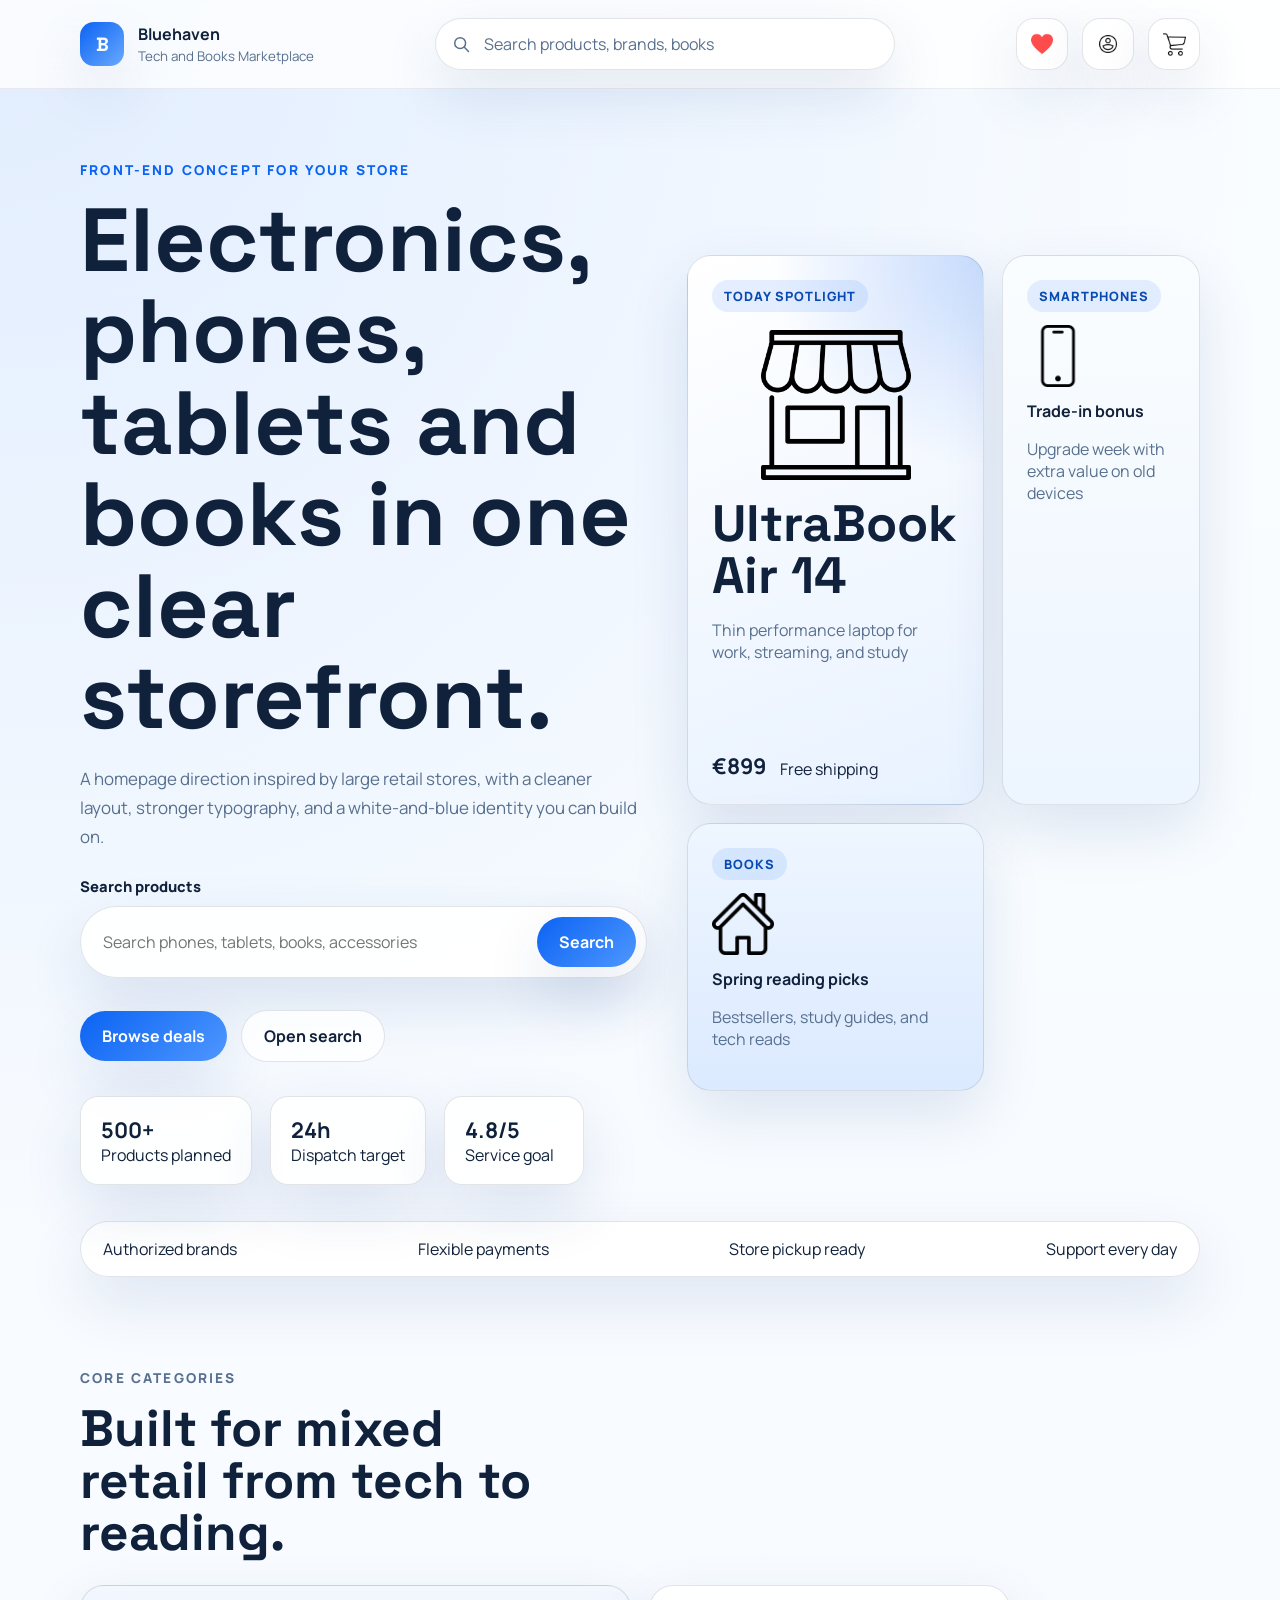
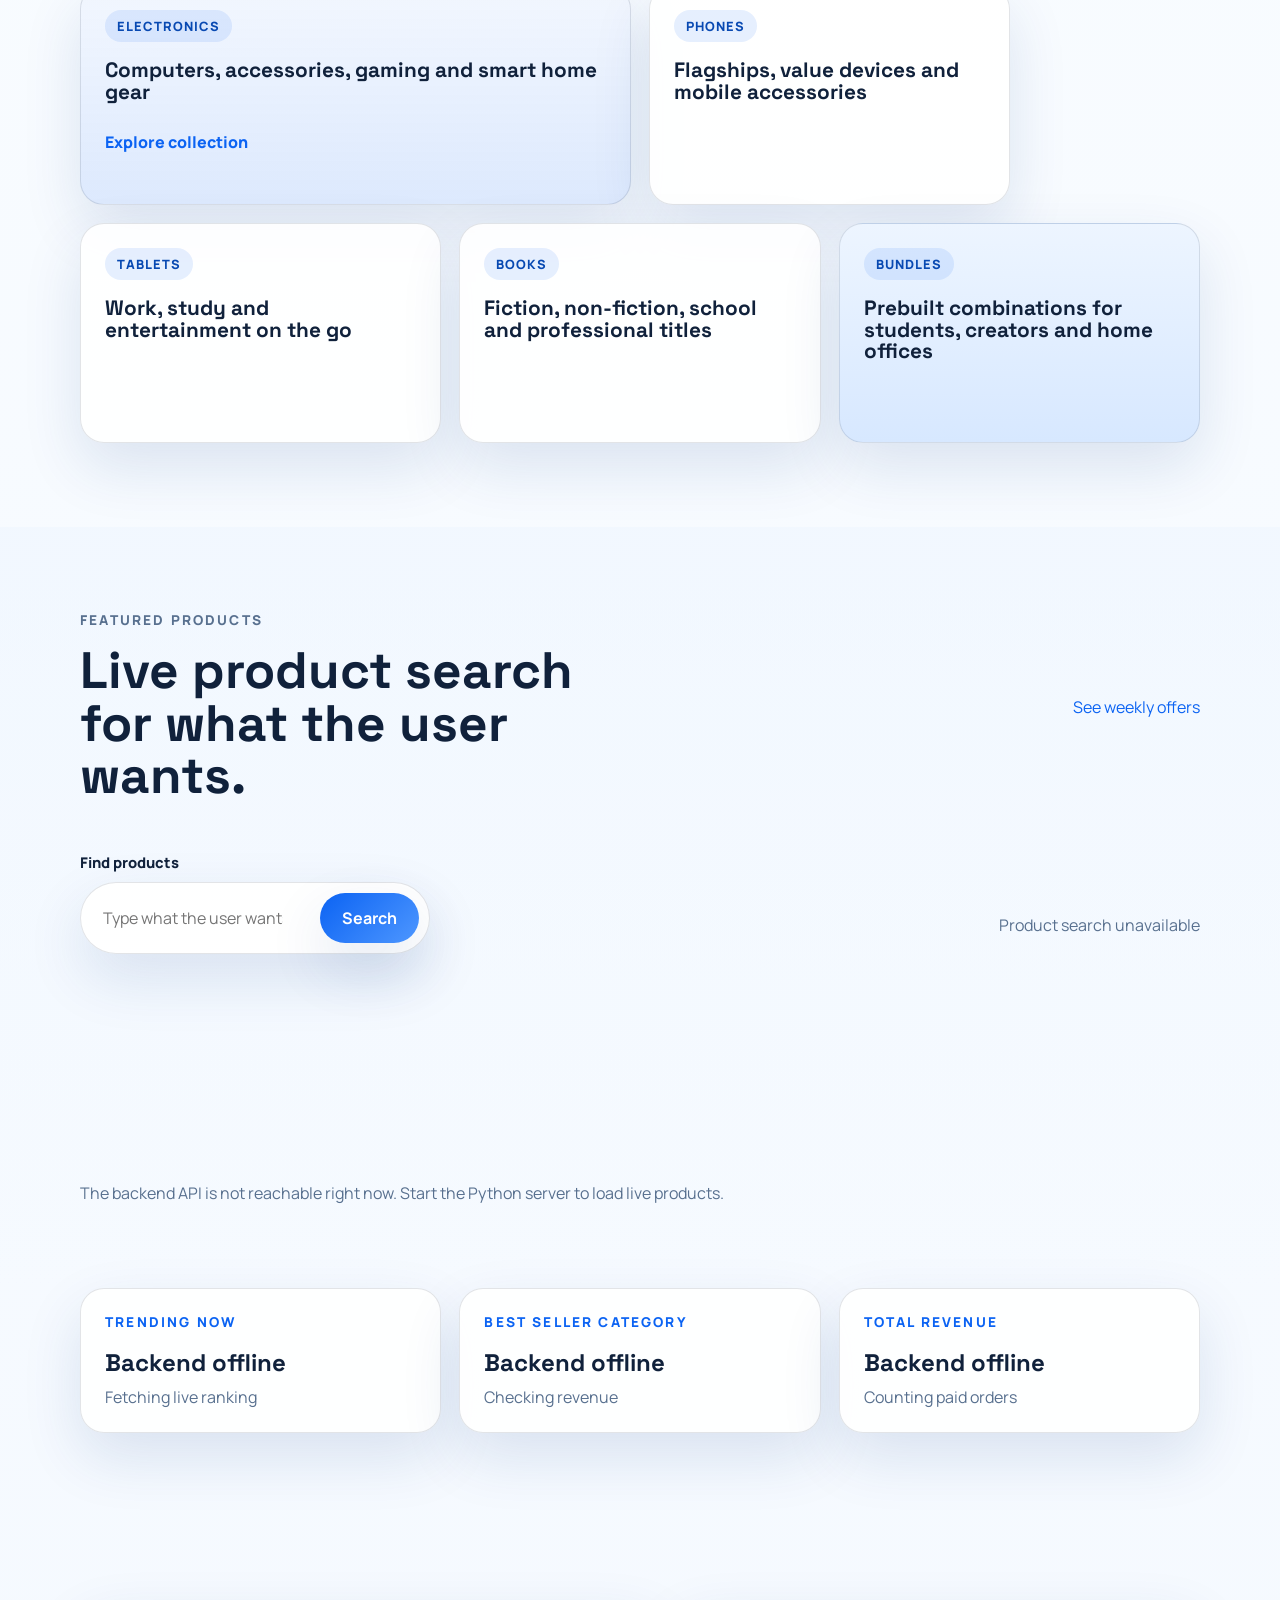
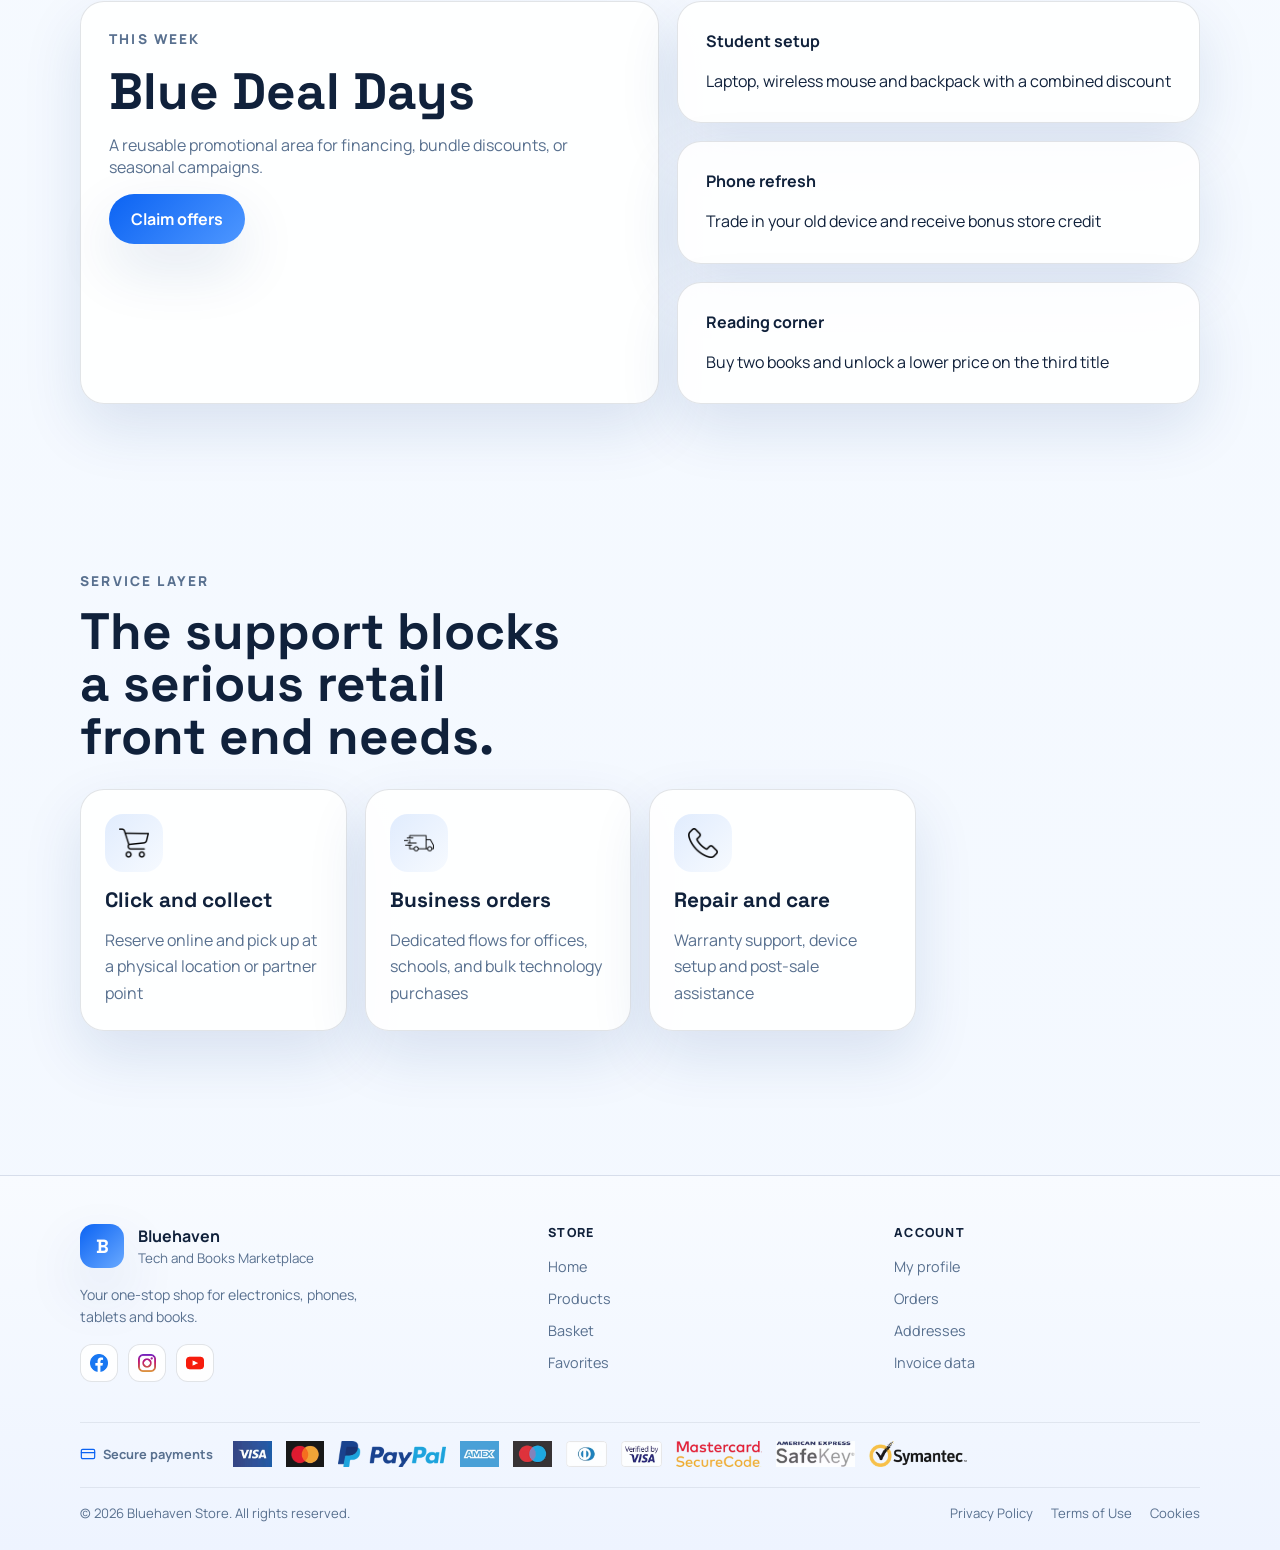
==== commit 025ee1a6: "ok" ====
--- a/index.html
+++ b/index.html
@@ -49,7 +49,7 @@
           </div>
 
           <nav class="header-shortcuts" aria-label="Quick links">
-            <a class="header-icon-link" href="favorites.html" aria-label="Go to favorites page">
+            <a class="header-icon-link" data-favorites-link="true" href="profile.html#favorites-card" aria-label="Go to favorites section">
               <img class="shortcut-icon shortcut-icon-heart" src="Photos/heart.png" alt="" />
             </a>
             <a class="header-icon-link" href="profile.html" aria-label="Go to profile page">
@@ -303,51 +303,75 @@
       </main>
 
       <footer class="site-footer">
-        <div class="container footer-grid">
-          <form class="newsletter" action="#" method="get">
-            <a class="brand brand-footer newsletter-brand" href="#top">
+        <div class="container footer-inner-grid">
+          <div class="footer-brand-col">
+            <a class="brand" href="index.html" aria-label="Bluehaven Store home">
               <span class="brand-mark">B</span>
               <span class="brand-copy">
                 <strong>Bluehaven</strong>
-                <small>Temporary brand concept</small>
+                <small>Tech and Books Marketplace</small>
               </span>
             </a>
-            <label for="email">Get launch updates</label>
-            <div class="newsletter-row">
-              <input id="email" type="email" placeholder="Email address" />
-              <button type="submit">Notify me</button>
-            </div>
-          </form>
+            <p class="footer-tagline">Your one-stop shop for electronics, phones, tablets and books.</p>
+            <div class="footer-socials" aria-label="Social links">
+              <a href="#" aria-label="Facebook"><img src="Photos/facebook.png" alt="Facebook" /></a>
+              <a href="#" aria-label="Instagram"><img src="Photos/instagram.png" alt="Instagram" /></a>
+              <a href="#" aria-label="YouTube"><img src="Photos/youtube.png" alt="YouTube" /></a>
+            </div>
+          </div>
+
+          <nav class="footer-nav-col" aria-label="Store navigation">
+            <strong class="footer-nav-heading">Store</strong>
+            <ul class="footer-nav-list">
+              <li><a href="index.html">Home</a></li>
+              <li><a href="index.html#product-browser">Products</a></li>
+              <li><a href="basket.html">Basket</a></li>
+              <li><a href="favorites.html">Favorites</a></li>
+            </ul>
+          </nav>
+
+          <nav class="footer-nav-col" aria-label="Account navigation">
+            <strong class="footer-nav-heading">Account</strong>
+            <ul class="footer-nav-list">
+              <li><a href="profile.html">My profile</a></li>
+              <li><a href="profile.html#pending-orders-card">Orders</a></li>
+              <li><a href="profile.html#addresses-data-card">Addresses</a></li>
+              <li><a href="profile.html#invoice-data-card">Invoice data</a></li>
+            </ul>
+          </nav>
         </div>
 
-        <div class="container payment-footer" aria-label="Supported payments and security">
-          <div class="payment-footer-copy">
-            <strong>Secure payments</strong>
-            <span>Checkout methods and security logos sit lower on the page, closer to the footer, like large electronics retailers.</span>
-          </div>
+        <div class="container footer-payments" aria-label="Secure payment methods">
+          <span class="footer-payments-label">
+            <svg viewBox="0 0 24 24" aria-hidden="true" focusable="false"><rect x="2" y="5" width="20" height="14" rx="2"/><path d="M2 10h20"/></svg>
+            Secure payments
+          </span>
           <div class="payment-strip">
             <img src="Photos/visa.avif" alt="Visa" />
             <img src="Photos/mastercard.avif" alt="Mastercard" />
             <img src="Photos/paypal.avif" alt="PayPal" />
             <img src="Photos/amex.avif" alt="American Express" />
             <img src="Photos/maestro.avif" alt="Maestro" />
-            <img src="Photos/securecode.avif" alt="SecureCode" />
+            <img src="Photos/diners.avif" alt="Diners Club" />
+            <img src="Photos/visa-verify.avif" alt="Verified by Visa" />
+            <img src="Photos/securecode.avif" alt="Mastercard SecureCode" />
+            <img src="Photos/safekey.avif" alt="American Express SafeKey" />
             <img src="Photos/symantec.avif" alt="Symantec" />
           </div>
         </div>
 
-        <div class="container footer-bottom">
-          <div class="footer-socials" aria-label="Social links">
-            <a href="#" aria-label="Facebook"><img src="Photos/facebook.png" alt="Facebook" /></a>
-            <a href="#" aria-label="Instagram"><img src="Photos/instagram.png" alt="Instagram" /></a>
-            <a href="#" aria-label="YouTube"><img src="Photos/youtube.png" alt="YouTube" /></a>
-          </div>
-          <p>Bluehaven Store concept for electronics, phones, tablets and books.</p>
-          <p><span id="year"></span> All rights reserved.</p>
+        <div class="container footer-copyright">
+          <p>&copy; <span class="footer-year"></span> Bluehaven Store. All rights reserved.</p>
+          <nav class="footer-legal" aria-label="Legal links">
+            <a href="#">Privacy Policy</a>
+            <a href="#">Terms of Use</a>
+            <a href="#">Cookies</a>
+          </nav>
         </div>
       </footer>
     </div>
 
+    <script src="site.js"></script>
     <script src="script.js"></script>
   </body>
 </html>
--- a/styles.css
+++ b/styles.css
@@ -201,6 +201,8 @@
 .profile-page-shell {
   place-items: start center;
   padding-top: 52px;
+  padding-bottom: 40px;
+  min-height: unset;
 }
 
 .profile-auth-layout {
@@ -212,71 +214,108 @@
 }
 
 .auth-panel {
-  padding: 32px;
+  padding: 36px;
   border: 1px solid var(--line);
   border-radius: 28px;
   background: rgba(255, 255, 255, 0.92);
   box-shadow: var(--shadow);
 }
 
+/* ── Intro panel ── */
 .auth-panel-intro {
   align-self: start;
   position: sticky;
   top: 108px;
   overflow: hidden;
   background:
-    radial-gradient(circle at top right, rgba(11, 99, 243, 0.14), transparent 34%),
-    linear-gradient(180deg, rgba(255, 255, 255, 0.98) 0%, rgba(238, 245, 255, 0.96) 100%);
-}
-
-.intro-badge-row {
+    radial-gradient(ellipse at top right, rgba(11, 99, 243, 0.18) 0%, transparent 55%),
+    radial-gradient(ellipse at bottom left, rgba(99, 179, 243, 0.1) 0%, transparent 50%),
+    linear-gradient(160deg, #f0f6ff 0%, #ffffff 60%);
+  border-color: rgba(11, 99, 243, 0.14);
+}
+
+.intro-deco {
+  position: absolute;
+  bottom: -60px;
+  right: -60px;
+  width: 220px;
+  height: 220px;
+  border-radius: 50%;
+  background: radial-gradient(circle, rgba(11, 99, 243, 0.08) 0%, transparent 70%);
+  pointer-events: none;
+}
+
+.intro-brand-row {
   display: flex;
   align-items: center;
   justify-content: space-between;
-  gap: 16px;
-  margin-bottom: 18px;
-}
-
-.auth-panel-intro img {
-  width: 54px;
-  height: 54px;
-  object-fit: contain;
+  margin-bottom: 28px;
 }
 
 .intro-badge {
   display: inline-flex;
   align-items: center;
   justify-content: center;
-  min-height: 36px;
+  min-height: 32px;
   padding: 0 14px;
   border-radius: 999px;
   background: rgba(11, 99, 243, 0.1);
-  color: var(--primary-deep);
-  font-size: 0.82rem;
+  color: var(--primary);
+  font-size: 0.78rem;
   font-weight: 800;
   letter-spacing: 0.08em;
   text-transform: uppercase;
 }
 
-.auth-panel-intro h1 {
-  max-width: 13ch;
-  margin-bottom: 18px;
-  font-size: clamp(2.4rem, 5vw, 4rem);
+.intro-headline {
+  font-size: clamp(2.2rem, 4.5vw, 3.4rem);
+  line-height: 1.1;
+  margin-bottom: 14px;
+  max-width: 12ch;
+}
+
+.auth-copy {
+  color: var(--muted);
+  line-height: 1.7;
+  margin-bottom: 0;
 }
 
 .intro-highlights {
   display: grid;
-  gap: 12px;
+  gap: 10px;
   margin: 26px 0 28px;
 }
 
 .intro-highlight {
-  display: grid;
-  gap: 4px;
-  padding: 16px 18px;
-  border: 1px solid rgba(11, 99, 243, 0.08);
-  border-radius: 18px;
-  background: rgba(255, 255, 255, 0.74);
+  display: flex;
+  align-items: center;
+  gap: 14px;
+  padding: 14px 16px;
+  border: 1px solid rgba(11, 99, 243, 0.1);
+  border-radius: 16px;
+  background: rgba(255, 255, 255, 0.7);
+  backdrop-filter: blur(6px);
+}
+
+.intro-highlight-icon {
+  display: grid;
+  place-items: center;
+  width: 38px;
+  height: 38px;
+  border-radius: 12px;
+  background: rgba(11, 99, 243, 0.08);
+  flex-shrink: 0;
+}
+
+.intro-highlight-icon img {
+  width: 20px;
+  height: 20px;
+  object-fit: contain;
+}
+
+.intro-highlight > div {
+  display: grid;
+  gap: 3px;
 }
 
 .intro-highlight strong {
@@ -285,39 +324,120 @@
 
 .intro-highlight span {
   color: var(--muted);
-  font-size: 0.92rem;
-  line-height: 1.5;
-}
-
-.auth-copy {
-  color: var(--muted);
-  line-height: 1.7;
-}
-
+  font-size: 0.85rem;
+  line-height: 1.4;
+}
+
+.intro-actions {
+  display: flex;
+  gap: 12px;
+  flex-wrap: wrap;
+}
+
+.button-ghost {
+  display: inline-flex;
+  align-items: center;
+  justify-content: center;
+  gap: 8px;
+  min-height: 48px;
+  padding: 0 22px;
+  border-radius: 14px;
+  border: 1px solid var(--line);
+  background: transparent;
+  color: var(--text);
+  font: inherit;
+  font-weight: 700;
+  cursor: pointer;
+  text-decoration: none;
+  transition: border-color 180ms ease, background 180ms ease;
+}
+
+.button-ghost:hover {
+  background: var(--surface-alt);
+  border-color: rgba(11, 99, 243, 0.2);
+}
+
+/* ── Forms panel ── */
 .auth-panel-forms {
   display: grid;
-  gap: 18px;
+  gap: 16px;
+}
+
+.auth-switcher {
+  display: flex;
+  margin-bottom: 4px;
+  padding: 5px;
+  border-radius: 18px;
+  background: rgba(11, 99, 243, 0.07);
+  gap: 4px;
+}
+
+.auth-switcher-button {
+  flex: 1;
+  min-height: 44px;
+  border: 0;
+  border-radius: 14px;
+  background: transparent;
+  color: var(--muted);
+  font: inherit;
+  font-size: 0.95rem;
+  font-weight: 700;
+  cursor: pointer;
+  transition: background 180ms ease, color 180ms ease, box-shadow 180ms ease;
+}
+
+.auth-switcher-button.is-active {
+  background: #fff;
+  color: var(--primary);
+  box-shadow: 0 4px 16px rgba(16, 33, 59, 0.1);
 }
 
 .auth-card {
-  padding: 26px;
+  padding: 28px;
   border: 1px solid var(--line);
   border-radius: 24px;
-  background: linear-gradient(180deg, rgba(255, 255, 255, 0.98) 0%, rgba(243, 248, 255, 0.88) 100%);
-}
-
-.auth-card h2 {
+  background: #ffffff;
+  display: grid;
+  gap: 20px;
+}
+
+.auth-card-heading {
+  display: grid;
+  gap: 6px;
+}
+
+.auth-card-heading h2 {
   margin-bottom: 0;
   max-width: none;
-}
-
-.card-heading-row {
-  margin-bottom: 18px;
-}
-
+  font-size: 1.55rem;
+}
+
+.auth-card-sub {
+  color: var(--muted);
+  font-size: 0.88rem;
+  margin: 0;
+}
+
+.auth-section-title {
+  font-size: 0.8rem;
+  font-weight: 800;
+  text-transform: uppercase;
+  letter-spacing: 0.07em;
+  color: var(--muted);
+  margin: 0;
+}
+
+.auth-section-optional {
+  font-weight: 400;
+  text-transform: none;
+  letter-spacing: 0;
+  font-size: 0.85em;
+}
+
+/* Form fields */
 .auth-form {
   display: grid;
-  gap: 14px;
+  gap: 16px;
 }
 
 .auth-form-grid {
@@ -330,53 +450,170 @@
   grid-column: 1 / -1;
 }
 
-.auth-form label {
-  display: grid;
-  gap: 8px;
+.auth-field {
+  display: grid;
+  gap: 7px;
+}
+
+.auth-field-label {
+  font-size: 0.88rem;
   font-weight: 700;
-}
-
-.auth-form span {
-  font-size: 0.92rem;
-}
-
-.auth-form input {
+  color: var(--text);
+}
+
+.auth-input-wrap {
+  position: relative;
+  display: flex;
+  align-items: center;
+}
+
+.auth-input-icon {
+  position: absolute;
+  left: 14px;
+  width: 16px;
+  height: 16px;
+  stroke: var(--muted);
+  fill: none;
+  stroke-width: 1.8;
+  stroke-linecap: round;
+  stroke-linejoin: round;
+  pointer-events: none;
+  flex-shrink: 0;
+}
+
+.auth-input-wrap input {
+  width: 100%;
   height: 50px;
   padding: 0 14px;
-  border: 1px solid var(--line);
+  border: 1.5px solid var(--line);
+  border-radius: 14px;
+  background: #fafbff;
+  font: inherit;
+  font-size: 0.95rem;
+  color: var(--text);
+  transition: border-color 180ms ease, box-shadow 180ms ease, background 180ms ease;
+}
+
+.auth-input-wrap:has(.auth-input-icon) input {
+  padding-left: 42px;
+}
+
+.auth-input-wrap:has(.auth-pw-toggle) input {
+  padding-right: 46px;
+}
+
+.auth-input-wrap input:focus {
+  outline: none;
+  border-color: var(--primary);
+  background: #fff;
+  box-shadow: 0 0 0 4px rgba(11, 99, 243, 0.1);
+}
+
+.auth-input-wrap input::placeholder {
+  color: #b0b8cc;
+}
+
+.auth-pw-toggle {
+  position: absolute;
+  right: 12px;
+  width: 32px;
+  height: 32px;
+  border: 0;
+  border-radius: 8px;
+  background: transparent;
+  cursor: pointer;
+  display: grid;
+  place-items: center;
+  color: var(--muted);
+  transition: color 150ms ease, background 150ms ease;
+}
+
+.auth-pw-toggle:hover {
+  color: var(--primary);
+  background: rgba(11, 99, 243, 0.06);
+}
+
+.auth-pw-toggle svg {
+  width: 16px;
+  height: 16px;
+  stroke: currentColor;
+  fill: none;
+  stroke-width: 1.8;
+  stroke-linecap: round;
+  stroke-linejoin: round;
+}
+
+/* Submit button */
+.auth-submit-button {
+  width: 100%;
+  display: flex;
+  align-items: center;
+  justify-content: center;
+  gap: 10px;
+  min-height: 52px;
+  font-size: 1rem;
   border-radius: 16px;
-  background: #fff;
-  transition: border-color 180ms ease, box-shadow 180ms ease, background 180ms ease;
-}
-
-.auth-form input:focus {
-  outline: none;
-  border-color: rgba(11, 99, 243, 0.4);
-  box-shadow: 0 0 0 4px rgba(11, 99, 243, 0.08);
-}
-
+  margin-top: 4px;
+}
+
+.auth-submit-button svg {
+  width: 18px;
+  height: 18px;
+  stroke: currentColor;
+  fill: none;
+  stroke-width: 2;
+  stroke-linecap: round;
+  stroke-linejoin: round;
+}
+
+/* Divider */
+.auth-divider {
+  display: flex;
+  align-items: center;
+  gap: 14px;
+  color: var(--muted);
+  font-size: 0.82rem;
+}
+
+.auth-divider::before,
+.auth-divider::after {
+  content: '';
+  flex: 1;
+  height: 1px;
+  background: var(--line);
+}
+
+.auth-inline-button {
+  width: 100%;
+}
+
+/* Messages */
 .auth-message {
   padding: 14px 16px;
   border-radius: 16px;
   font-weight: 700;
+  font-size: 0.92rem;
 }
 
 .auth-message.is-error {
   background: #ffe7e7;
   color: #9d1f1f;
+  border: 1px solid rgba(157, 31, 31, 0.12);
 }
 
 .auth-message.is-success {
   background: #e7f6ec;
   color: #17653a;
-}
-
+  border: 1px solid rgba(23, 101, 58, 0.12);
+}
+
+/* Invoice box */
 .invoice-box,
 .account-details-card {
-  padding: 22px;
+  padding: 20px;
   border: 1px solid var(--line);
-  border-radius: 24px;
-  background: linear-gradient(180deg, rgba(255, 255, 255, 0.98) 0%, rgba(238, 245, 255, 0.92) 100%);
+  border-radius: 20px;
+  background: var(--surface-alt);
 }
 
 .checkbox-line {
@@ -385,16 +622,310 @@
   gap: 10px;
   margin-bottom: 14px;
   font-weight: 700;
+  font-size: 0.92rem;
 }
 
 .checkbox-line input {
   width: 18px;
   height: 18px;
-}
+  accent-color: var(--primary);
+}
+
+/* Legacy form labels (non-auth-field context) */
+.auth-form label:not(.auth-field):not(.checkbox-line) {
+  display: grid;
+  gap: 8px;
+  font-weight: 700;
+}
+
+.auth-form label:not(.auth-field) > span {
+  font-size: 0.92rem;
+}
+
+.auth-form label:not(.auth-field) > input {
+  height: 50px;
+  padding: 0 14px;
+  border: 1.5px solid var(--line);
+  border-radius: 14px;
+  background: #fafbff;
+  font: inherit;
+  transition: border-color 180ms ease, box-shadow 180ms ease;
+}
+
+.auth-form label:not(.auth-field) > input:focus {
+  outline: none;
+  border-color: var(--primary);
+  box-shadow: 0 0 0 4px rgba(11, 99, 243, 0.1);
+}
+
+
 
 .account-panel {
   display: grid;
   gap: 24px;
+  grid-column: 1 / -1;
+}
+
+.account-hub-layout {
+  display: grid;
+  grid-template-columns: 280px minmax(0, 1fr);
+  align-items: start;
+  gap: 24px;
+}
+
+.account-hub-sidebar {
+  width: 100%;
+  min-width: 0;
+  display: grid;
+  position: sticky;
+  top: 110px;
+}
+
+.account-hub-main {
+  flex: 1;
+  min-width: 0;
+  display: grid;
+  gap: 18px;
+}
+
+.account-hub-head {
+  padding: 18px;
+}
+
+.account-hub-head .account-head-main {
+  width: 100%;
+  align-items: flex-start;
+}
+
+.account-hub-head .account-head-copy {
+  min-width: 0;
+}
+
+.account-hub-head h2 {
+  font-size: clamp(1.6rem, 2.2vw, 2.3rem);
+  line-height: 1;
+  word-break: break-word;
+}
+
+.account-hub-head .auth-copy {
+  overflow-wrap: anywhere;
+}
+
+.account-side-nav {
+  width: 100%;
+  flex-direction: column;
+  gap: 10px;
+  padding: 18px;
+  border: 1px solid rgba(11, 99, 243, 0.1);
+  border-radius: 22px;
+  background: linear-gradient(180deg, #ffffff 0%, #f3f8ff 100%);
+}
+
+.account-sub-nav {
+  display: grid;
+  gap: 8px;
+  padding: 6px 0 8px 12px;
+  border-left: 2px solid rgba(11, 99, 243, 0.12);
+}
+
+.account-sub-link {
+  display: inline-flex;
+  align-items: center;
+  min-height: 42px;
+  padding: 0 16px;
+  border-radius: 999px;
+  background: linear-gradient(180deg, rgba(11, 99, 243, 0.05) 0%, rgba(11, 99, 243, 0.09) 100%);
+  color: #35598a;
+  font-weight: 700;
+  border: 1px solid rgba(11, 99, 243, 0.08);
+  transition: background 180ms ease, border-color 180ms ease, color 180ms ease, transform 180ms ease;
+}
+
+.account-sub-link.is-active {
+  background: linear-gradient(135deg, rgba(11, 99, 243, 0.16), rgba(11, 99, 243, 0.28));
+  color: var(--primary-deep);
+  border-color: rgba(11, 99, 243, 0.2);
+}
+
+.account-sub-link:hover {
+  background: linear-gradient(180deg, rgba(11, 99, 243, 0.1) 0%, rgba(11, 99, 243, 0.14) 100%);
+  border-color: rgba(11, 99, 243, 0.14);
+  transform: translateX(2px);
+}
+
+.account-side-nav a,
+.account-side-nav .account-side-link-button {
+  display: inline-flex;
+  align-items: center;
+  min-height: 44px;
+  padding: 0 14px;
+  border-radius: 14px;
+  background: rgba(11, 99, 243, 0.06);
+  color: var(--primary-deep);
+  font-weight: 700;
+  border: 1px solid transparent;
+}
+
+.account-side-link {
+  width: 100%;
+  justify-content: flex-start;
+  transition: background 180ms ease, border-color 180ms ease, color 180ms ease;
+}
+
+.account-side-link.is-active {
+  background: var(--primary);
+  color: #fff;
+  border-color: transparent;
+}
+
+.account-side-link-button {
+  font: inherit;
+  cursor: pointer;
+}
+
+.account-side-link-danger {
+  background: linear-gradient(180deg, rgba(168, 28, 28, 0.08) 0%, rgba(168, 28, 28, 0.14) 100%) !important;
+  color: #a81c1c !important;
+  border-color: rgba(168, 28, 28, 0.12) !important;
+}
+
+.account-side-link-danger:hover,
+.account-side-link-danger:focus-visible {
+  background: linear-gradient(180deg, rgba(168, 28, 28, 0.12) 0%, rgba(168, 28, 28, 0.2) 100%) !important;
+  border-color: rgba(168, 28, 28, 0.18) !important;
+}
+
+.profile-subsections-grid {
+  display: grid;
+  gap: 18px;
+}
+
+.profile-subsection-panel {
+  display: grid;
+  gap: 18px;
+}
+
+.profile-subsection-card {
+  display: grid;
+  gap: 18px;
+}
+
+.profile-inline-record-card {
+  display: grid;
+  gap: 14px;
+}
+
+.invoice-summary-card {
+  gap: 14px;
+}
+
+.address-summary-card {
+  gap: 14px;
+}
+
+.invoice-summary-list {
+  display: grid;
+  gap: 0;
+}
+
+.address-summary-list {
+  display: grid;
+  gap: 0;
+}
+
+.invoice-summary-list .summary-row {
+  display: flex;
+  align-items: flex-start;
+  justify-content: space-between;
+  gap: 18px;
+}
+
+.address-summary-list .summary-row {
+  display: flex;
+  align-items: flex-start;
+  justify-content: space-between;
+  gap: 18px;
+}
+
+.invoice-summary-list .summary-row span {
+  flex: 0 0 140px;
+}
+
+.address-summary-list .summary-row span {
+  flex: 0 0 140px;
+}
+
+.invoice-summary-list .summary-row strong {
+  flex: 1;
+  text-align: right;
+}
+
+.address-summary-list .summary-row strong {
+  flex: 1;
+  text-align: right;
+}
+
+.profile-subsection-footer-actions {
+  display: flex;
+  justify-content: flex-start;
+}
+
+.plus-action-button {
+  width: 48px;
+  min-width: 48px;
+  height: 48px;
+  padding: 0;
+  border-radius: 16px;
+  justify-content: center;
+  font-size: 1.5rem;
+  line-height: 1;
+}
+
+.profile-subsection-card .summary-record-head {
+  align-items: flex-start;
+}
+
+.profile-subsection-card .summary-record-head > div:first-child {
+  display: grid;
+  gap: 6px;
+}
+
+.orders-sections-grid {
+  gap: 18px;
+}
+
+.orders-section-card {
+  gap: 16px;
+}
+
+.orders-section-head {
+  align-items: flex-start;
+}
+
+.orders-toolbar {
+  display: grid;
+  grid-template-columns: minmax(0, 1fr) 220px;
+  gap: 14px;
+  align-items: end;
+}
+
+.orders-search-panel,
+.orders-filter-panel {
+  display: grid;
+  gap: 10px;
+}
+
+.orders-date-select {
+  min-height: 48px;
+  padding: 0 14px;
+  border: 1px solid var(--line);
+  border-radius: 16px;
+  background: rgba(255, 255, 255, 0.82);
+  color: var(--text);
+}
+
+.account-overview-grid-compact {
+  grid-template-columns: repeat(2, minmax(0, 1fr));
 }
 
 .account-head {
@@ -409,6 +940,30 @@
     linear-gradient(180deg, rgba(255, 255, 255, 0.98) 0%, rgba(238, 245, 255, 0.92) 100%);
 }
 
+.account-head-wide {
+  justify-content: space-between;
+}
+
+.account-head-main,
+.account-head-actions,
+.page-heading-row,
+.record-actions,
+.summary-record-head,
+.account-sidebar-meta {
+  display: flex;
+  align-items: center;
+}
+
+.account-head-main,
+.account-head-actions {
+  gap: 16px;
+}
+
+.account-head-actions {
+  flex-wrap: wrap;
+  justify-content: flex-end;
+}
+
 .account-avatar {
   width: 64px;
   height: 64px;
@@ -432,28 +987,113 @@
   gap: 4px;
 }
 
-.account-section-nav {
-  display: flex;
-  flex-wrap: wrap;
-  gap: 10px;
-}
-
-.account-section-nav a {
-  display: inline-flex;
-  align-items: center;
-  min-height: 38px;
-  padding: 0 14px;
-  border-radius: 999px;
-  background: var(--surface-alt);
-  color: var(--primary-deep);
-  font-weight: 700;
-  border: 1px solid rgba(11, 99, 243, 0.08);
-}
-
 .account-grid {
   display: grid;
   grid-template-columns: repeat(3, minmax(0, 1fr));
   gap: 14px;
+}
+
+.account-overview-grid {
+  display: grid;
+  grid-template-columns: repeat(3, minmax(0, 1fr));
+  gap: 18px;
+}
+
+.account-overview-card {
+  display: grid;
+  align-content: start;
+  gap: 18px;
+  min-height: 100%;
+}
+
+.account-summary-list,
+.record-list,
+.record-card-copy,
+.page-copy {
+  display: grid;
+  gap: 12px;
+}
+
+.summary-row {
+  display: grid;
+  gap: 6px;
+  padding-bottom: 12px;
+  border-bottom: 1px solid rgba(16, 33, 59, 0.08);
+}
+
+.summary-row:last-child {
+  padding-bottom: 0;
+  border-bottom: 0;
+}
+
+.summary-row span,
+.summary-record-card p,
+.record-card-copy p,
+.page-copy p,
+.form-helper {
+  color: var(--muted);
+}
+
+.summary-record-card,
+.record-card,
+.empty-state-card,
+.data-card {
+  padding: 18px;
+  border-radius: 20px;
+  border: 1px solid rgba(11, 99, 243, 0.1);
+  background: linear-gradient(180deg, #ffffff 0%, #f3f8ff 100%);
+}
+
+.summary-record-head,
+.page-heading-row,
+.record-actions {
+  justify-content: space-between;
+  gap: 12px;
+}
+
+.summary-pill,
+.record-pill {
+  display: inline-flex;
+  align-items: center;
+  min-height: 28px;
+  padding: 0 10px;
+  border-radius: 999px;
+  background: rgba(11, 99, 243, 0.1);
+  color: var(--primary-deep);
+  font-size: 0.76rem;
+  font-weight: 800;
+}
+
+@media (max-width: 720px) {
+  .orders-toolbar {
+    grid-template-columns: minmax(0, 1fr);
+  }
+
+  .invoice-summary-list .summary-row {
+    display: grid;
+    gap: 6px;
+  }
+
+  .address-summary-list .summary-row {
+    display: grid;
+    gap: 6px;
+  }
+
+  .invoice-summary-list .summary-row span,
+  .invoice-summary-list .summary-row strong {
+    flex: unset;
+    text-align: left;
+  }
+
+  .address-summary-list .summary-row span,
+  .address-summary-list .summary-row strong {
+    flex: unset;
+    text-align: left;
+  }
+
+  .invoice-summary-headline {
+    align-items: flex-start;
+  }
 }
 
 .account-stat {
@@ -485,6 +1125,438 @@
   gap: 12px;
 }
 
+.favorites-browser-toolbar {
+  display: grid;
+  gap: 18px;
+}
+
+.favorites-search-panel {
+  display: grid;
+  gap: 10px;
+}
+
+.favorites-search-shell {
+  min-width: 100%;
+}
+
+.favorites-browser-meta {
+  align-items: flex-start;
+}
+
+.favorites-pagination {
+  display: flex;
+  gap: 10px;
+  flex-wrap: wrap;
+}
+
+.orders-pagination {
+  display: flex;
+  gap: 10px;
+  flex-wrap: wrap;
+}
+
+/* ── Installment plans ─────────────────────────────────────────────────────── */
+
+.installment-plan-card {
+  display: grid;
+  gap: 16px;
+  padding: 20px;
+  border-radius: 20px;
+  border: 1px solid rgba(11, 99, 243, 0.12);
+  background: linear-gradient(180deg, #ffffff 0%, #f5f9ff 100%);
+}
+
+.installment-plan-head {
+  display: flex;
+  align-items: flex-start;
+  justify-content: space-between;
+  gap: 12px;
+  flex-wrap: wrap;
+}
+
+.installment-plan-title {
+  display: flex;
+  align-items: center;
+  gap: 10px;
+  flex-wrap: wrap;
+}
+
+.installment-order-ref {
+  font-size: 1rem;
+  font-weight: 700;
+}
+
+.installment-badge {
+  display: inline-flex;
+  align-items: center;
+  min-height: 24px;
+  padding: 0 10px;
+  border-radius: 999px;
+  font-size: 0.72rem;
+  font-weight: 800;
+  letter-spacing: 0.03em;
+  text-transform: uppercase;
+}
+
+.installment-badge--active {
+  background: rgba(11, 99, 243, 0.1);
+  color: var(--primary);
+}
+
+.installment-badge--done {
+  background: rgba(16, 185, 129, 0.12);
+  color: #0d9e6e;
+}
+
+.installment-badge--warn {
+  background: rgba(239, 68, 68, 0.1);
+  color: #dc2626;
+}
+
+.installment-products {
+  display: flex;
+  gap: 8px;
+  flex-wrap: wrap;
+}
+
+.installment-product-tag {
+  display: inline-flex;
+  align-items: center;
+  padding: 4px 10px;
+  border-radius: 8px;
+  background: var(--surface-alt);
+  font-size: 0.8rem;
+  color: var(--text);
+  border: 1px solid var(--line);
+}
+
+.installment-progress-block {
+  display: grid;
+  gap: 8px;
+}
+
+.installment-progress-labels {
+  display: flex;
+  justify-content: space-between;
+  font-size: 0.85rem;
+  color: var(--muted);
+}
+
+.installment-progress-track {
+  height: 8px;
+  border-radius: 999px;
+  background: var(--surface-alt);
+  overflow: hidden;
+}
+
+.installment-progress-fill {
+  height: 100%;
+  border-radius: 999px;
+  background: linear-gradient(90deg, var(--primary) 0%, #4d94ff 100%);
+  transition: width 0.4s ease;
+}
+
+.installment-amount-line {
+  font-size: 0.82rem;
+  color: var(--muted);
+}
+
+.installment-schedule {
+  border-top: 1px solid var(--line);
+  padding-top: 12px;
+}
+
+.installment-schedule-toggle {
+  font-size: 0.85rem;
+  font-weight: 600;
+  color: var(--primary);
+  cursor: pointer;
+  list-style: none;
+  user-select: none;
+}
+
+.installment-schedule-toggle::-webkit-details-marker {
+  display: none;
+}
+
+.installment-schedule-list {
+  display: grid;
+  gap: 0;
+  margin-top: 12px;
+  border-radius: 12px;
+  overflow: hidden;
+  border: 1px solid var(--line);
+  list-style: none;
+  padding: 0;
+}
+
+.installment-schedule-row {
+  display: grid;
+  grid-template-columns: 36px 1fr 1fr 1fr;
+  align-items: center;
+  gap: 8px;
+  padding: 10px 14px;
+  font-size: 0.82rem;
+  border-bottom: 1px solid var(--line);
+  background: #fff;
+}
+
+.installment-schedule-row:last-child {
+  border-bottom: none;
+}
+
+.installment-schedule-row.is-paid {
+  background: rgba(16, 185, 129, 0.05);
+  color: var(--muted);
+}
+
+.installment-schedule-num {
+  font-weight: 700;
+  color: var(--muted);
+  font-size: 0.76rem;
+}
+
+.installment-schedule-status {
+  font-weight: 600;
+  color: var(--muted);
+  text-align: right;
+  display: flex;
+  flex-direction: column;
+  align-items: flex-end;
+  gap: 2px;
+}
+
+.installment-schedule-row.is-paid .installment-schedule-status {
+  color: #0d9e6e;
+}
+
+.inst-paid-check {
+  font-weight: 700;
+}
+
+.inst-paid-on {
+  font-size: 0.72rem;
+  font-weight: 400;
+  color: var(--muted);
+  white-space: nowrap;
+}
+
+.installment-actions {
+  display: flex;
+  gap: 10px;
+  justify-content: flex-end;
+}
+
+.installment-plan-card--link {
+  transition: transform 180ms ease, box-shadow 180ms ease, border-color 180ms ease;
+  cursor: pointer;
+}
+
+.installment-plan-card--link:hover,
+.installment-plan-card--link:focus-visible {
+  transform: translateY(-2px);
+  border-color: rgba(11, 99, 243, 0.18);
+  box-shadow: 0 18px 32px rgba(20, 56, 110, 0.12);
+  outline: none;
+}
+
+.installment-pay-btn {
+  font-size: 0.9rem;
+  padding: 10px 20px;
+}
+
+@media (max-width: 600px) {
+  .installment-schedule-row {
+    grid-template-columns: 28px 1fr 1fr;
+  }
+
+  .installment-schedule-date {
+    display: none;
+  }
+}
+
+/* ── Coupons ─────────────────────────────────────────────────────────── */
+
+#account-coupons-list {
+  display: grid;
+  grid-template-columns: repeat(auto-fill, minmax(280px, 1fr));
+  gap: 18px;
+  padding: 4px 0;
+}
+
+.coupon-card {
+  border: 2px dashed var(--line);
+  border-radius: var(--radius);
+  overflow: hidden;
+  background: var(--surface-alt);
+  display: flex;
+  flex-direction: column;
+  transition: box-shadow 0.15s;
+}
+
+.coupon-card--active {
+  border-color: var(--primary);
+}
+
+.coupon-card--used,
+.coupon-card--expired {
+  opacity: 0.65;
+  filter: grayscale(0.4);
+}
+
+.coupon-discount-strip {
+  background: var(--primary);
+  color: #fff;
+  display: flex;
+  align-items: center;
+  justify-content: space-between;
+  padding: 12px 16px;
+}
+
+.coupon-card--used   .coupon-discount-strip { background: #6b7280; }
+.coupon-card--expired .coupon-discount-strip { background: #9ca3af; }
+
+.coupon-discount-value {
+  font-size: 1.4rem;
+  font-weight: 700;
+  letter-spacing: -0.01em;
+}
+
+.coupon-badge {
+  font-size: 0.7rem;
+  font-weight: 600;
+  text-transform: uppercase;
+  letter-spacing: 0.06em;
+  padding: 3px 8px;
+  border-radius: 20px;
+  background: rgba(255, 255, 255, 0.2);
+  color: #fff;
+  white-space: nowrap;
+}
+
+.coupon-body {
+  padding: 14px 16px;
+  display: flex;
+  flex-direction: column;
+  gap: 8px;
+  flex: 1;
+}
+
+.coupon-code-row {
+  display: flex;
+  align-items: center;
+  gap: 10px;
+  flex-wrap: wrap;
+}
+
+.coupon-code {
+  font-family: monospace;
+  font-size: 1.1rem;
+  font-weight: 700;
+  letter-spacing: 0.08em;
+  background: #f1f5f9;
+  border: 1px solid var(--line);
+  border-radius: 6px;
+  padding: 4px 10px;
+  color: var(--text);
+}
+
+.coupon-copy-btn {
+  font-size: 0.78rem;
+  padding: 4px 10px;
+  border: 1px solid var(--primary);
+  border-radius: 6px;
+  background: transparent;
+  color: var(--primary);
+  cursor: pointer;
+  font-weight: 600;
+  transition: background 0.15s, color 0.15s;
+}
+
+.coupon-copy-btn:hover {
+  background: var(--primary);
+  color: #fff;
+}
+
+.coupon-description {
+  font-size: 0.88rem;
+  color: var(--muted);
+  margin: 0;
+}
+
+.coupon-meta-list {
+  list-style: none;
+  margin: 0;
+  padding: 0;
+  display: flex;
+  flex-direction: column;
+  gap: 3px;
+}
+
+.coupon-meta-list li {
+  font-size: 0.8rem;
+  color: var(--muted);
+}
+
+@media (max-width: 600px) {
+  #account-coupons-list {
+    grid-template-columns: 1fr;
+  }
+}
+
+.favorite-summary-card {
+  display: grid;
+  gap: 14px;
+}
+
+.favorites-page-shell {
+  place-items: start center;
+  padding-top: 52px;
+}
+
+.favorites-page-layout {
+  width: min(1120px, 100%);
+  display: grid;
+  gap: 24px;
+}
+
+.favorites-page-hero {
+  display: grid;
+  gap: 18px;
+  padding: 28px;
+  border: 1px solid var(--line);
+  border-radius: 28px;
+  background:
+    radial-gradient(circle at top right, rgba(11, 99, 243, 0.14), transparent 34%),
+    rgba(255, 255, 255, 0.96);
+  box-shadow: var(--shadow);
+}
+
+.favorites-page-hero img {
+  width: 52px;
+  height: 52px;
+  object-fit: contain;
+}
+
+.favorites-page-hero h1 {
+  max-width: none;
+  font-size: clamp(2.4rem, 4vw, 3.6rem);
+}
+
+.favorites-page-actions {
+  display: flex;
+  gap: 12px;
+  flex-wrap: wrap;
+}
+
+.favorites-page-panel {
+  gap: 18px;
+}
+
+.favorite-auth-card {
+  justify-items: start;
+}
+
 .order-line {
   padding: 16px 18px;
   border: 1px solid var(--line);
@@ -495,10 +1567,818 @@
   gap: 16px;
 }
 
+.order-view-hero {
+  border-radius: 24px;
+  border: 1px solid var(--line);
+  overflow: hidden;
+  background: linear-gradient(160deg, #f0f6ff 0%, #ffffff 60%);
+  display: grid;
+  gap: 0;
+  transition: border-color 200ms ease;
+}
+
+/* Tone variants */
+.order-view-hero[data-tone="delivered"] {
+  background: linear-gradient(160deg, #edfdf4 0%, #ffffff 60%);
+  border-color: rgba(22, 163, 74, 0.2);
+}
+.order-view-hero[data-tone="shipped"] {
+  background: linear-gradient(160deg, #eff6ff 0%, #ffffff 60%);
+  border-color: rgba(11, 99, 243, 0.18);
+}
+.order-view-hero[data-tone="preparing"] {
+  background: linear-gradient(160deg, #fffbeb 0%, #ffffff 60%);
+  border-color: rgba(202, 138, 4, 0.22);
+}
+.order-view-hero[data-tone="confirmed"] {
+  background: linear-gradient(160deg, #f0f6ff 0%, #ffffff 60%);
+  border-color: rgba(11, 99, 243, 0.18);
+}
+
+.order-hero-top {
+  display: flex;
+  justify-content: space-between;
+  align-items: flex-start;
+  gap: 24px;
+  padding: 28px 28px 20px;
+  flex-wrap: wrap;
+}
+
+.order-hero-id {
+  display: grid;
+  gap: 6px;
+  align-content: start;
+}
+
+.order-hero-id h1 {
+  margin: 0;
+  font-size: 1.6rem;
+}
+
+.order-hero-date {
+  font-size: 0.88rem;
+  color: var(--muted);
+}
+
+.order-hero-status {
+  display: flex;
+  gap: 14px;
+  align-items: center;
+  padding: 14px 18px;
+  border-radius: 20px;
+  background: rgba(255, 255, 255, 0.85);
+  border: 1px solid rgba(11, 99, 243, 0.1);
+  backdrop-filter: blur(8px);
+  flex-shrink: 0;
+}
+
+.order-hero-status-icon {
+  width: 46px;
+  height: 46px;
+  object-fit: contain;
+}
+
+.order-hero-status > div {
+  display: grid;
+  gap: 5px;
+}
+
+.order-hero-badge {
+  display: inline-block;
+  padding: 3px 12px;
+  border-radius: 999px;
+  font-size: 0.82rem;
+  font-weight: 800;
+  background: var(--primary);
+  color: #fff;
+  letter-spacing: 0.02em;
+}
+
+.order-view-hero[data-tone="delivered"] .order-hero-badge {
+  background: #16a34a;
+}
+.order-view-hero[data-tone="shipped"] .order-hero-badge {
+  background: #2563eb;
+}
+.order-view-hero[data-tone="preparing"] .order-hero-badge {
+  background: #ca8a04;
+}
+.order-view-hero[data-tone="pending"] .order-hero-badge {
+  background: #6b7280;
+}
+
+.order-hero-status-copy {
+  margin: 0;
+  font-size: 0.85rem;
+  color: var(--muted);
+}
+
+/* Progress stepper */
+.order-progress {
+  list-style: none;
+  margin: 0;
+  padding: 16px 28px 24px;
+  display: flex;
+  align-items: flex-start;
+  gap: 0;
+  border-top: 1px solid rgba(16, 33, 59, 0.07);
+  counter-reset: steps;
+}
+
+.order-progress-step {
+  flex: 1;
+  display: grid;
+  gap: 6px;
+  justify-items: center;
+  position: relative;
+}
+
+/* Connector line */
+.order-progress-step:not(:last-child)::after {
+  content: '';
+  position: absolute;
+  top: 12px;
+  left: calc(50% + 13px);
+  right: calc(-50% + 13px);
+  height: 2px;
+  background: var(--line);
+  z-index: 0;
+}
+
+.order-progress-step.is-done:not(:last-child)::after,
+.order-progress-step.is-active:not(:last-child)::after {
+  background: var(--primary);
+  opacity: 0.35;
+}
+
+.order-progress-dot {
+  width: 26px;
+  height: 26px;
+  border-radius: 50%;
+  border: 2px solid var(--line);
+  background: var(--surface-alt);
+  display: grid;
+  place-items: center;
+  position: relative;
+  z-index: 1;
+  transition: border-color 200ms ease, background 200ms ease;
+  flex-shrink: 0;
+}
+
+.order-progress-step.is-done .order-progress-dot {
+  border-color: var(--primary);
+  background: var(--primary);
+}
+
+/* Checkmark for done steps */
+.order-progress-step.is-done .order-progress-dot::after {
+  content: '';
+  width: 10px;
+  height: 6px;
+  border-left: 2px solid #fff;
+  border-bottom: 2px solid #fff;
+  transform: rotate(-45deg) translateY(-1px);
+}
+
+.order-progress-step.is-active .order-progress-dot {
+  border-color: var(--primary);
+  background: #fff;
+  box-shadow: 0 0 0 4px rgba(11, 99, 243, 0.12);
+}
+
+/* Active dot inner circle */
+.order-progress-step.is-active .order-progress-dot::after {
+  content: '';
+  width: 10px;
+  height: 10px;
+  border-radius: 50%;
+  background: var(--primary);
+}
+
+.order-progress-label {
+  font-size: 0.75rem;
+  font-weight: 600;
+  color: var(--muted);
+  text-align: center;
+  line-height: 1.2;
+}
+
+.order-progress-step.is-done .order-progress-label,
+.order-progress-step.is-active .order-progress-label {
+  color: var(--primary);
+  font-weight: 700;
+}
+
+.order-view-hero[data-tone="delivered"] .order-progress-step.is-done .order-progress-dot,
+.order-view-hero[data-tone="delivered"] .order-progress-step.is-active .order-progress-dot {
+  border-color: #16a34a;
+  background: #16a34a;
+}
+.order-view-hero[data-tone="delivered"] .order-progress-step.is-active .order-progress-dot {
+  background: #fff;
+}
+.order-view-hero[data-tone="delivered"] .order-progress-step.is-active .order-progress-dot::after {
+  background: #16a34a;
+}
+.order-view-hero[data-tone="delivered"] .order-progress-step.is-done .order-progress-label,
+.order-view-hero[data-tone="delivered"] .order-progress-step.is-active .order-progress-label {
+  color: #16a34a;
+}
+
+/* Main card + view card shared */
+.order-card,
+.order-view-card {
+  display: grid;
+  gap: 18px;
+  padding: 22px;
+  border: 1px solid var(--line);
+  border-radius: 24px;
+  background: #ffffff;
+}
+
+.order-card-hero,
+.order-summary-head,
+.order-view-card-hero {
+  display: flex;
+  justify-content: space-between;
+  gap: 18px;
+  align-items: start;
+}
+
+.order-card-copy,
+.order-summary-copy {
+  display: grid;
+  gap: 6px;
+}
+
+.order-card-copy strong,
+.order-summary-copy strong {
+  font-size: 1.05rem;
+}
+
+.order-status-panel,
+.order-summary-status {
+  display: flex;
+  gap: 12px;
+  align-items: center;
+  padding: 12px 14px;
+  border: 1px solid rgba(11, 99, 243, 0.08);
+  border-radius: 18px;
+  background: rgba(255, 255, 255, 0.82);
+}
+
+.order-status-panel > div,
+.order-summary-status > div {
+  display: grid;
+  gap: 6px;
+}
+
+.order-status-icon {
+  width: 42px;
+  height: 42px;
+  object-fit: contain;
+}
+
+.order-card-grid {
+  display: grid;
+  grid-template-columns: minmax(0, 1.4fr) repeat(2, minmax(0, 1fr));
+  gap: 14px;
+}
+
+.order-summary-card {
+  display: grid;
+  gap: 16px;
+  padding: 20px;
+  border: 1px solid var(--line);
+  border-radius: 24px;
+  background:
+    radial-gradient(circle at top right, rgba(11, 99, 243, 0.08), transparent 30%),
+    linear-gradient(180deg, #ffffff 0%, #f8fbff 100%);
+  cursor: pointer;
+  transition: transform 180ms ease, border-color 180ms ease, box-shadow 180ms ease;
+}
+
+.order-summary-card:hover,
+.order-summary-card:focus-visible {
+  transform: translateY(-2px);
+  border-color: rgba(11, 99, 243, 0.18);
+  box-shadow: 0 18px 32px rgba(20, 56, 110, 0.12);
+  outline: none;
+}
+
+.order-summary-grid {
+  display: grid;
+  grid-template-columns: repeat(3, minmax(0, 1fr));
+  gap: 14px;
+}
+
+.order-summary-section {
+  display: grid;
+  gap: 6px;
+}
+
+.order-summary-addr {
+  font-style: normal;
+  display: grid;
+  gap: 2px;
+  margin-top: 2px;
+}
+
+.order-summary-addr span {
+  font-size: 0.85rem;
+  font-weight: 600;
+  color: var(--text);
+}
+
+.order-summary-addr .order-addr-label {
+  font-size: 0.72rem;
+  font-weight: 700;
+  text-transform: uppercase;
+  letter-spacing: 0.04em;
+  color: var(--primary);
+}
+
+.order-summary-addr .order-addr-name {
+  font-size: 0.88rem;
+}
+
+.order-summary-addr .order-addr-empty {
+  font-style: italic;
+  color: var(--muted);
+  font-weight: 400;
+}
+
+.order-summary-section span,
+.order-view-total-block span,
+.order-view-meta-list span {
+  color: var(--muted);
+  font-size: 0.82rem;
+}
+
+.order-summary-footer {
+  display: flex;
+  align-items: center;
+  justify-content: flex-end;
+  gap: 16px;
+  flex-wrap: wrap;
+}
+
+.order-summary-total {
+  display: grid;
+  gap: 4px;
+  justify-items: end;
+  text-align: right;
+}
+
+.order-summary-total span {
+  color: var(--muted);
+  font-size: 0.82rem;
+}
+
+.order-summary-footer strong {
+  font-size: 1rem;
+}
+
+/* ── Order view page ── */
+
+.order-view-shell {
+  place-items: start center;
+  padding-top: 48px;
+}
+
+.order-view-layout {
+  width: min(1200px, 100%);
+  display: grid;
+  gap: 20px;
+}
+
+.order-view-content {
+  display: grid;
+  gap: 20px;
+}
+
+.order-view-back-link {
+  display: inline-flex;
+  align-items: center;
+  gap: 6px;
+  font-size: 0.88rem;
+  font-weight: 600;
+  color: var(--primary);
+  text-decoration: none;
+  padding: 6px 0;
+}
+
+.order-view-back-link:hover {
+  text-decoration: underline;
+}
+
+.order-view-back-link svg {
+  width: 16px;
+  height: 16px;
+  stroke: currentColor;
+  fill: none;
+  stroke-width: 2;
+  stroke-linecap: round;
+  stroke-linejoin: round;
+}
+
+.order-view-grid {
+  display: grid;
+  grid-template-columns: minmax(0, 1.5fr) minmax(0, 1fr);
+  gap: 18px;
+  align-items: start;
+}
+
+.order-view-card-main {
+  display: grid;
+  gap: 18px;
+}
+
+.order-view-sidebar {
+  display: grid;
+  gap: 18px;
+  align-content: start;
+}
+
+/* Section icon wrap */
+.order-section-icon-wrap {
+  display: grid;
+  place-items: center;
+  width: 38px;
+  height: 38px;
+  border-radius: 12px;
+  background: var(--surface-alt);
+  flex-shrink: 0;
+}
+
+.order-section-icon-wrap img {
+  width: 20px;
+  height: 20px;
+  object-fit: contain;
+}
+
+.order-section-icon-wrap--blue {
+  background: rgba(11, 99, 243, 0.1);
+}
+
+.order-section-icon-wrap--teal {
+  background: rgba(6, 182, 212, 0.12);
+}
+
+.order-section-icon-wrap--purple {
+  background: rgba(124, 58, 237, 0.1);
+}
+
+.order-view-section-head {
+  display: flex;
+  align-items: center;
+  gap: 12px;
+}
+
+.order-view-section-head div {
+  display: grid;
+  gap: 2px;
+}
+
+.order-view-section-head span {
+  font-size: 0.78rem;
+  font-weight: 600;
+  color: var(--muted);
+  text-transform: uppercase;
+  letter-spacing: 0.06em;
+}
+
+.order-view-section-head strong {
+  font-size: 0.95rem;
+}
+
+/* Products */
+.order-view-products {
+  display: grid;
+  gap: 0;
+  border: 1px solid var(--line);
+  border-radius: 16px;
+  overflow: hidden;
+}
+
+.order-view-product-row {
+  display: flex;
+  gap: 14px;
+  align-items: center;
+  padding: 14px 16px;
+  border-bottom: 1px solid var(--line);
+}
+
+.order-view-product-row:last-child {
+  border-bottom: none;
+}
+
+.order-product-index {
+  display: grid;
+  place-items: center;
+  width: 28px;
+  height: 28px;
+  border-radius: 8px;
+  background: rgba(11, 99, 243, 0.08);
+  color: var(--primary);
+  font-size: 0.78rem;
+  font-weight: 800;
+  flex-shrink: 0;
+}
+
+.order-product-info {
+  flex: 1;
+  display: grid;
+  gap: 3px;
+  min-width: 0;
+}
+
+.order-product-info strong {
+  font-size: 0.95rem;
+  white-space: nowrap;
+  overflow: hidden;
+  text-overflow: ellipsis;
+}
+
+.order-product-info small {
+  display: flex;
+  gap: 10px;
+  flex-wrap: wrap;
+  color: var(--muted);
+  font-size: 0.82rem;
+}
+
+.order-product-info small strong {
+  color: var(--text);
+  font-size: inherit;
+}
+
+.order-product-total {
+  font-size: 0.95rem;
+  white-space: nowrap;
+  flex-shrink: 0;
+}
+
+.order-view-products-footer {
+  display: flex;
+  justify-content: space-between;
+  align-items: center;
+  gap: 12px;
+  padding: 12px 0 0;
+  border-top: 1px solid var(--line);
+}
+
+.order-view-products-footer span {
+  color: var(--muted);
+  font-size: 0.88rem;
+}
+
+.order-view-products-footer strong {
+  font-size: 1.05rem;
+}
+
+/* Address block */
+.order-view-address-block {
+  font-style: normal;
+  display: grid;
+  gap: 3px;
+  margin-top: 4px;
+  padding: 12px 14px;
+  border-radius: 14px;
+  background: var(--surface-alt);
+}
+
+.order-view-address-block strong {
+  font-size: 0.95rem;
+}
+
+.order-view-address-block span {
+  font-size: 0.88rem;
+  color: var(--muted);
+}
+
+.order-view-address-block .order-addr-label {
+  font-size: 0.72rem;
+  font-weight: 800;
+  text-transform: uppercase;
+  letter-spacing: 0.06em;
+  color: var(--primary);
+  margin-bottom: 2px;
+}
+
+.order-addr-empty {
+  font-style: italic;
+  color: var(--muted);
+  font-size: 0.88rem;
+}
+
+/* Meta list (tracking / payment) */
+.order-view-meta-list {
+  list-style: none;
+  margin: 0;
+  padding: 0;
+  display: grid;
+  gap: 0;
+  border: 1px solid var(--line);
+  border-radius: 14px;
+  overflow: hidden;
+}
+
+.order-view-meta-list li {
+  display: flex;
+  justify-content: space-between;
+  gap: 12px;
+  align-items: center;
+  padding: 10px 14px;
+  border-bottom: 1px solid var(--line);
+}
+
+.order-view-meta-list li:last-child {
+  border-bottom: none;
+}
+
+.order-view-meta-list span {
+  color: var(--muted);
+  font-size: 0.82rem;
+}
+
+.order-view-meta-list strong {
+  font-size: 0.88rem;
+  text-align: right;
+}
+
+.order-meta-empty span {
+  font-style: italic;
+}
+
+/* Legacy order card styles */
+.order-card-section {
+  display: grid;
+  gap: 12px;
+  padding: 16px;
+  border: 1px solid rgba(11, 99, 243, 0.08);
+  border-radius: 20px;
+  background: rgba(255, 255, 255, 0.86);
+}
+
+.order-card-section-products {
+  align-content: start;
+}
+
+.order-card-section-head {
+  display: flex;
+  gap: 10px;
+  align-items: center;
+}
+
+.order-card-section-head img {
+  width: 22px;
+  height: 22px;
+  object-fit: contain;
+}
+
+.order-card-section-head div {
+  display: grid;
+  gap: 2px;
+}
+
+.order-card-section-head span {
+  color: var(--muted);
+  font-size: 0.82rem;
+}
+
+.order-product-list {
+  list-style: none;
+  margin: 0;
+  padding: 0;
+  display: grid;
+  gap: 10px;
+}
+
+.order-product-row {
+  display: flex;
+  justify-content: space-between;
+  gap: 12px;
+  align-items: start;
+}
+
+.order-product-row div {
+  display: grid;
+  gap: 4px;
+}
+
+.order-detail-copy {
+  margin: 0;
+  color: var(--muted);
+}
+
+.order-card-footer {
+  display: flex;
+  justify-content: space-between;
+  gap: 16px;
+  align-items: center;
+  padding-top: 2px;
+  flex-wrap: wrap;
+}
+
+
+.order-card-footer strong {
+  font-size: 1rem;
+}
+
 .form-action-row {
   display: flex;
   justify-content: flex-end;
   padding-top: 6px;
+  gap: 12px;
+  flex-wrap: wrap;
+}
+
+.form-action-row-start {
+  justify-content: flex-start;
+}
+
+.button-danger {
+  border: 1px solid rgba(168, 28, 28, 0.16);
+  background: #fff1f1;
+  color: #a81c1c;
+}
+
+.account-page-shell {
+  place-items: start center;
+  padding-top: 52px;
+}
+
+.account-page-grid {
+  display: grid;
+  grid-template-columns: minmax(0, 1fr);
+  width: min(1240px, 100%);
+  align-items: start;
+  gap: 28px;
+}
+
+.account-page-main {
+  display: grid;
+  gap: 18px;
+}
+
+.account-page-main-full {
+  width: min(980px, 100%);
+  margin: 0 auto;
+}
+
+.account-page-header-card {
+  padding: 24px;
+}
+
+.data-card {
+  display: grid;
+  gap: 18px;
+  padding: 24px;
+  border-radius: 24px;
+}
+
+.empty-state-card {
+  display: grid;
+  gap: 10px;
+}
+
+.record-list {
+  gap: 16px;
+}
+
+.record-card {
+  display: grid;
+  gap: 14px;
+}
+
+.record-card-top {
+  display: flex;
+  justify-content: space-between;
+  gap: 16px;
+  align-items: start;
+}
+
+.record-card-copy strong {
+  font-size: 1rem;
+}
+
+.record-pills {
+  display: flex;
+  flex-wrap: wrap;
+  gap: 8px;
+}
+
+.page-copy h1,
+.page-copy h2,
+.page-copy h3 {
+  max-width: none;
+}
+
+.inline-grid-2 {
+  display: grid;
+  grid-template-columns: repeat(2, minmax(0, 1fr));
+  gap: 14px;
 }
 
 .order-line strong,
@@ -1020,7 +2900,7 @@
 .payment-strip {
   display: flex;
   align-items: center;
-  gap: 18px;
+  gap: 14px;
   flex-wrap: wrap;
   padding: 0;
 }
@@ -1048,10 +2928,165 @@
 }
 
 .payment-strip img {
-  height: 28px;
+  height: 26px;
   width: auto;
   object-fit: contain;
   filter: saturate(0.95);
+  opacity: 0.9;
+}
+
+/* ── New footer design ── */
+
+.site-footer {
+  margin-top: 60px;
+  border-top: 1px solid rgba(16, 33, 59, 0.1);
+  background: linear-gradient(180deg, #f8fbff 0%, #eef4ff 100%);
+}
+
+.footer-inner-grid {
+  display: grid;
+  grid-template-columns: 1.4fr repeat(2, 1fr);
+  gap: 40px;
+  padding: 48px 0 40px;
+}
+
+.footer-brand-col {
+  display: grid;
+  gap: 16px;
+  align-content: start;
+}
+
+.footer-tagline {
+  color: var(--muted);
+  font-size: 0.88rem;
+  line-height: 1.55;
+  max-width: 280px;
+  margin: 0;
+}
+
+.footer-nav-col {
+  display: grid;
+  gap: 14px;
+  align-content: start;
+}
+
+.footer-nav-heading {
+  font-size: 0.78rem;
+  font-weight: 800;
+  letter-spacing: 0.1em;
+  text-transform: uppercase;
+  color: var(--text);
+}
+
+.footer-nav-list {
+  list-style: none;
+  margin: 0;
+  padding: 0;
+  display: grid;
+  gap: 10px;
+}
+
+.footer-nav-list a {
+  font-size: 0.9rem;
+  color: var(--muted);
+  text-decoration: none;
+  transition: color 160ms ease;
+}
+
+.footer-nav-list a:hover {
+  color: var(--primary);
+}
+
+.footer-payments {
+  display: flex;
+  align-items: center;
+  gap: 20px;
+  flex-wrap: wrap;
+  padding: 18px 0 20px;
+  border-top: 1px solid rgba(16, 33, 59, 0.08);
+}
+
+.footer-payments-label {
+  display: inline-flex;
+  align-items: center;
+  gap: 7px;
+  font-size: 0.8rem;
+  font-weight: 700;
+  color: var(--muted);
+  white-space: nowrap;
+  flex-shrink: 0;
+}
+
+.footer-payments-label svg {
+  width: 16px;
+  height: 16px;
+  stroke: var(--primary);
+  fill: none;
+  stroke-width: 1.8;
+  stroke-linecap: round;
+  stroke-linejoin: round;
+  flex-shrink: 0;
+}
+
+.footer-copyright {
+  display: flex;
+  align-items: center;
+  justify-content: space-between;
+  gap: 16px;
+  flex-wrap: wrap;
+  padding: 16px 0 28px;
+  border-top: 1px solid rgba(16, 33, 59, 0.08);
+  font-size: 0.82rem;
+  color: var(--muted);
+}
+
+.footer-copyright p {
+  margin: 0;
+}
+
+.footer-legal {
+  display: flex;
+  gap: 18px;
+  flex-wrap: wrap;
+}
+
+.footer-legal a {
+  color: var(--muted);
+  text-decoration: none;
+  font-size: 0.82rem;
+  transition: color 160ms ease;
+}
+
+.footer-legal a:hover {
+  color: var(--primary);
+}
+
+.footer-socials {
+  display: inline-flex;
+  align-items: center;
+  gap: 10px;
+}
+
+.footer-socials a {
+  display: inline-grid;
+  place-items: center;
+  width: 38px;
+  height: 38px;
+  border: 1px solid var(--line);
+  border-radius: 12px;
+  background: rgba(255, 255, 255, 0.88);
+  transition: border-color 160ms ease, box-shadow 160ms ease;
+}
+
+.footer-socials a:hover {
+  border-color: rgba(11, 99, 243, 0.2);
+  box-shadow: 0 4px 12px rgba(11, 99, 243, 0.08);
+}
+
+.footer-socials img {
+  width: 18px;
+  height: 18px;
+  object-fit: contain;
 }
 
 .section {
@@ -1212,6 +3247,27 @@
   justify-content: space-between;
   align-items: flex-start;
   gap: 14px;
+}
+
+.favorite-product-button {
+  min-width: 92px;
+  min-height: 38px;
+  border: 1px solid rgba(11, 99, 243, 0.14);
+  border-radius: 999px;
+  background: rgba(255, 255, 255, 0.92);
+  color: var(--primary-deep);
+  font-size: 0.82rem;
+  font-weight: 800;
+  cursor: pointer;
+  transition: background 180ms ease, color 180ms ease, border-color 180ms ease, transform 180ms ease;
+}
+
+.favorite-product-button:hover,
+.favorite-product-button.is-active {
+  background: var(--primary);
+  color: #fff;
+  border-color: var(--primary);
+  transform: translateY(-1px);
 }
 
 .product-card-visual {
@@ -1326,7 +3382,7 @@
 }
 
 .site-footer {
-  padding: 24px 0 34px;
+  /* defined earlier in the file */
 }
 
 .footer-grid,
@@ -1394,34 +3450,67 @@
   font-size: 0.95rem;
 }
 
-.footer-socials {
-  display: inline-flex;
-  align-items: center;
-  gap: 12px;
-}
-
-.footer-socials a {
-  display: inline-grid;
-  place-items: center;
-  width: 42px;
-  height: 42px;
-  border: 1px solid var(--line);
-  border-radius: 14px;
-  background: rgba(255, 255, 255, 0.88);
-}
-
-.footer-socials img {
-  width: 20px;
-  height: 20px;
-  object-fit: contain;
-}
-
 .button:hover,
 .newsletter button:hover {
   transform: translateY(-2px);
 }
 
 @media (max-width: 1024px) {
+  .account-hub-layout,
+  .account-page-grid,
+  .account-overview-grid,
+
+  .order-card-hero,
+  .order-status-panel,
+  .order-product-row,
+  .order-card-footer,
+  .order-summary-head,
+  .order-summary-status {
+    display: grid;
+  }
+
+  .order-card-grid,
+  .order-summary-grid,
+  .order-view-grid {
+    grid-template-columns: minmax(0, 1fr);
+  }
+
+  /* Order view hero responsive */
+  .order-hero-top {
+    flex-direction: column;
+    align-items: stretch;
+  }
+
+  .order-hero-status {
+    align-self: flex-start;
+  }
+
+  /* Stepper scroll on tablet */
+  .order-progress {
+    overflow-x: auto;
+    padding-bottom: 20px;
+  }
+
+  .order-progress-step {
+    min-width: 80px;
+  }
+
+  .order-view-products-footer {
+    flex-direction: column;
+    align-items: flex-start;
+    gap: 4px;
+  }
+
+  .order-view-total-block {
+    justify-items: start;
+    text-align: left;
+  }
+
+  .order-summary-footer,
+  .order-summary-total {
+    justify-items: start;
+    text-align: left;
+  }
   .hero-grid,
   .offers-grid,
   .footer-grid,
@@ -1431,6 +3520,19 @@
     grid-template-columns: 1fr 1fr;
   }
 
+
+  .account-page-grid {
+    grid-template-columns: 1fr;
+  }
+
+  .account-hub-sidebar {
+    position: static;
+    width: 100%;
+  }
+
+  .account-overview-grid-compact {
+    grid-template-columns: 1fr;
+  }
   .hero-grid,
   .offers-grid,
   .footer-grid {
@@ -1440,6 +3542,8 @@
   .category-card {
     grid-column: span 6;
   }
+  .inline-grid-2,
+  .account-overview-grid,
 
   .visual-main {
     min-height: 300px;
@@ -1447,6 +3551,15 @@
 
   .payment-footer {
     flex-wrap: wrap;
+  }
+
+  .footer-inner-grid {
+    grid-template-columns: 1fr 1fr;
+    gap: 28px;
+  }
+
+  .footer-brand-col {
+    grid-column: 1 / -1;
   }
 }
 
@@ -1457,26 +3570,57 @@
   }
 
   .profile-auth-layout,
+  .favorites-page-layout,
   .account-grid,
   .auth-form-grid {
     grid-template-columns: 1fr;
   }
 
   .auth-panel {
-    padding: 24px;
+    padding: 22px;
   }
 
   .auth-panel-intro {
     position: static;
   }
 
+  .intro-headline {
+    font-size: 2rem;
+  }
+
+  .intro-deco {
+    display: none;
+  }
+
+  .auth-card {
+    padding: 20px;
+  }
+
   .intro-badge-row,
   .account-head,
-  .account-section-nav,
+  .account-head-wide,
+  .account-head-main,
+  .account-head-actions,
+  .account-hub-layout,
+  .record-card-top,
   .form-action-row {
     align-items: flex-start;
   }
 
+  .account-head-wide,
+  .account-head-main,
+  .account-head-actions,
+  .account-hub-layout,
+  .record-card-top {
+    flex-direction: column;
+  }
+
+  .auth-switcher-button,
+  .intro-actions .button,
+  .account-section-actions .button {
+    width: 100%;
+  }
+
   .form-action-row {
     justify-content: stretch;
   }
@@ -1487,6 +3631,31 @@
 
   .order-line {
     flex-direction: column;
+  }
+
+  /* Order view mobile */
+  .order-view-hero {
+    border-radius: 18px;
+  }
+
+  .order-hero-top {
+    padding: 20px 18px 16px;
+  }
+
+  .order-hero-id h1 {
+    font-size: 1.25rem;
+  }
+
+  .order-progress {
+    padding: 14px 18px 18px;
+  }
+
+  .order-progress-label {
+    font-size: 0.68rem;
+  }
+
+  .order-view-product-row {
+    padding: 12px 14px;
   }
 
   .header-search {
@@ -1509,6 +3678,26 @@
     align-items: flex-start;
   }
 
+  .footer-inner-grid {
+    grid-template-columns: 1fr;
+    gap: 22px;
+  }
+
+  .footer-brand-col {
+    grid-column: auto;
+  }
+
+  .footer-payments {
+    flex-direction: column;
+    align-items: flex-start;
+    gap: 14px;
+  }
+
+  .footer-copyright {
+    flex-direction: column;
+    align-items: flex-start;
+    gap: 10px;
+  }
 
   .header-inner,
   .header-side {
@@ -1552,6 +3741,8 @@
 
   .split-heading,
   .product-meta,
+  .favorites-page-actions,
+  .favorites-pagination,
   .footer-bottom,
   .newsletter-row,
   .hero-actions,
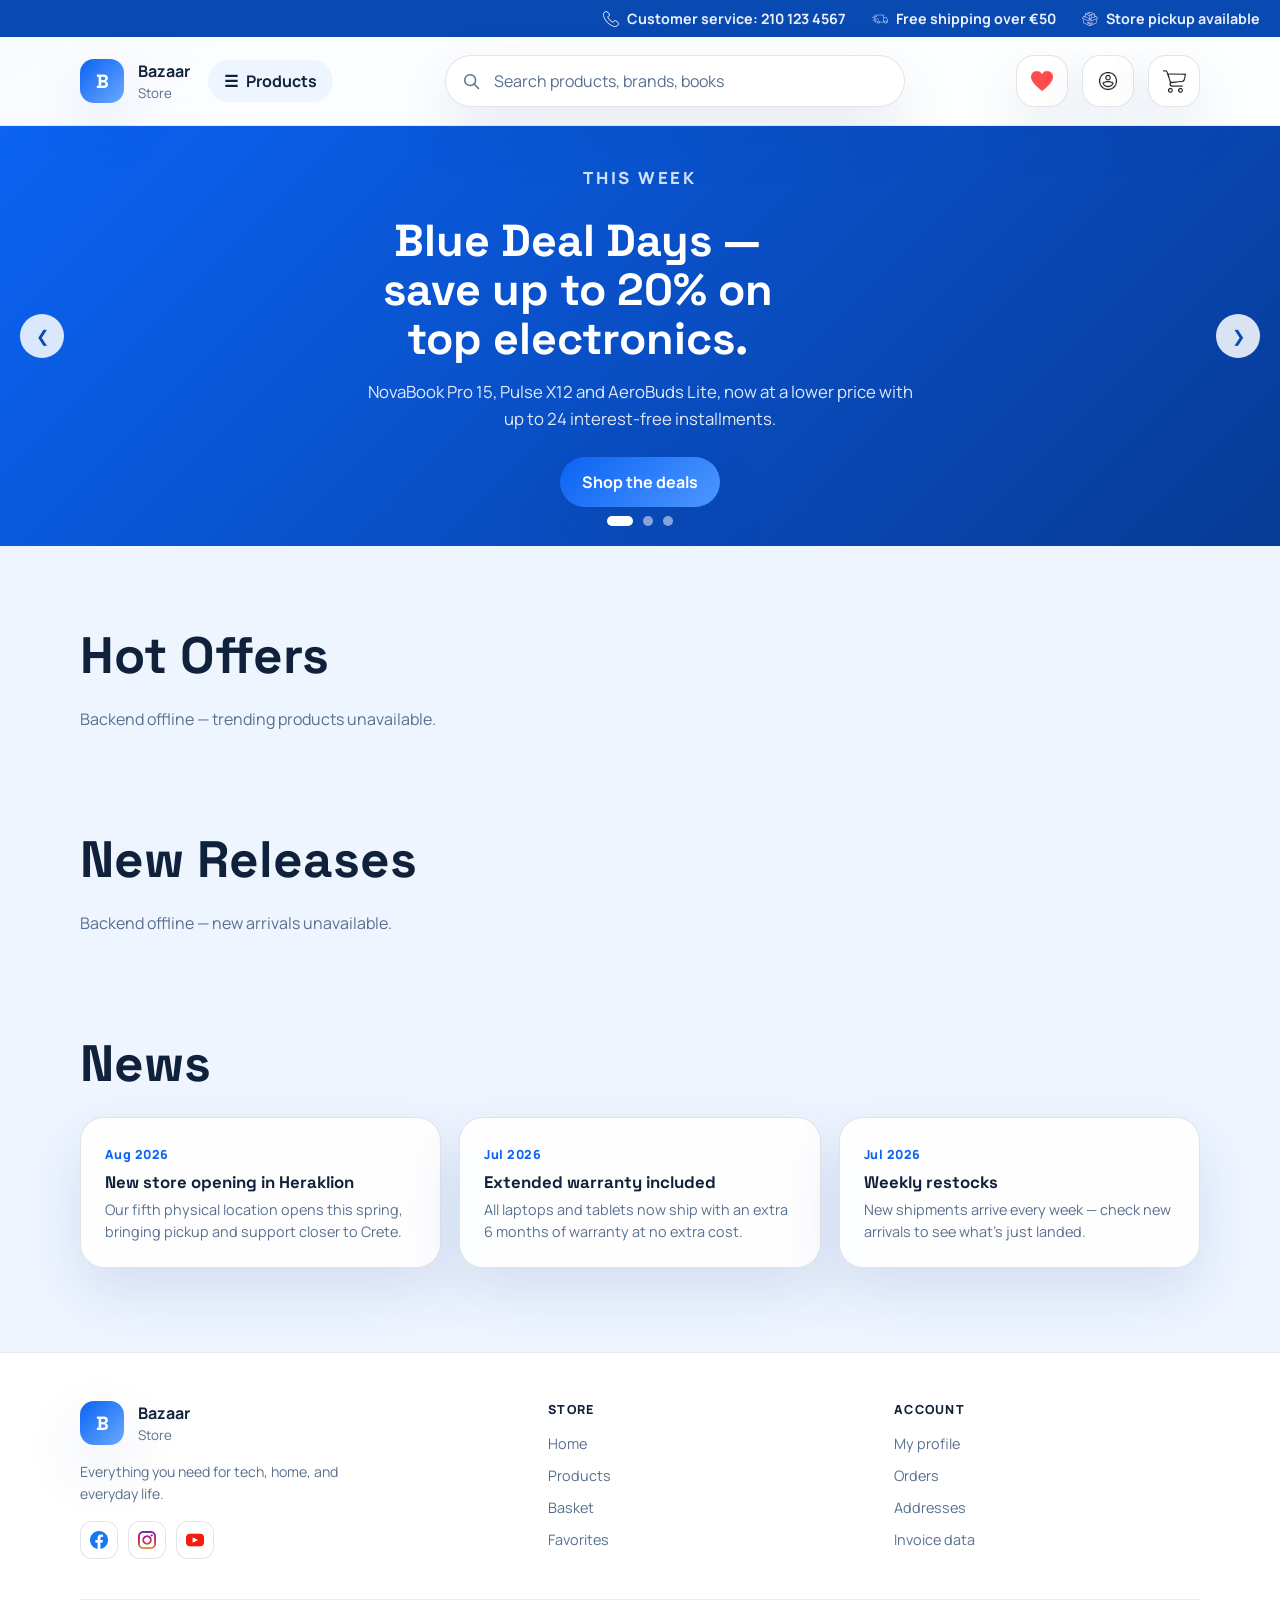
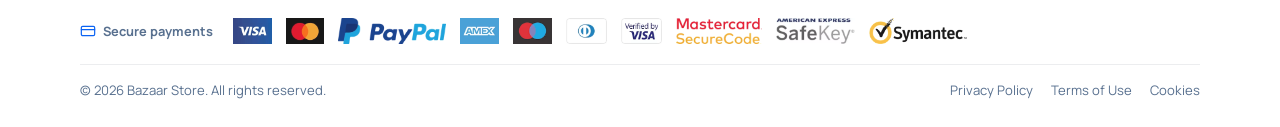
==== commit 691c903d: "ok" ====
--- a/index.html
+++ b/index.html
@@ -3,10 +3,10 @@
   <head>
     <meta charset="UTF-8" />
     <meta name="viewport" content="width=device-width, initial-scale=1.0" />
-    <title>Bluehaven Store</title>
+    <title>Bazaar Store</title>
     <meta
       name="description"
-      content="Bluehaven Store is a modern online destination for electronics, phones, tablets, books, and everyday tech essentials."
+      content="Bazaar Store is a modern online destination for electronics, phones, tablets, books, and everyday tech essentials."
     />
     <link rel="preconnect" href="https://fonts.googleapis.com" />
     <link rel="preconnect" href="https://fonts.gstatic.com" crossorigin />
@@ -19,15 +19,44 @@
   </head>
   <body>
     <div class="page-shell">
+      <div class="utility-bar">
+        <div class="container utility-links">
+          <a href="tel:+302101234567">
+            <img src="Photos/telephone.png" alt="" />
+            Customer service: 210 123 4567
+          </a>
+          <a href="products.html">
+            <img src="Photos/delivery-truck.png" alt="" />
+            Free shipping over &euro;50
+          </a>
+          <a href="products.html">
+            <img src="Photos/box.png" alt="" />
+            Store pickup available
+          </a>
+        </div>
+      </div>
+
       <header class="site-header">
         <div class="container header-inner">
-          <a class="brand" href="index.html" aria-label="Bluehaven Store home">
+          <a class="brand" href="index.html" aria-label="Bazaar Store home">
             <span class="brand-mark">B</span>
             <span class="brand-copy">
-              <strong>Bluehaven</strong>
-              <small>Tech and Books Marketplace</small>
+              <strong>Bazaar</strong>
+              <small>Store</small>
             </span>
           </a>
+
+          <div class="menu-hub">
+            <button class="menu-toggle" type="button" aria-haspopup="true" aria-expanded="false" aria-controls="category-menu">
+              <span aria-hidden="true">&#9776;</span> Products
+            </button>
+            <div class="category-menu" id="category-menu">
+              <div class="category-menu-body">
+                <div class="category-menu-list" id="menu-categories"></div>
+                <div class="category-menu-flyout" id="category-menu-flyout" hidden></div>
+              </div>
+            </div>
+          </div>
 
           <div class="header-search">
             <form class="header-search-form" id="header-search-form" role="search">
@@ -63,239 +92,102 @@
       </header>
 
       <main id="top">
-        <section class="hero">
-          <div class="container hero-grid">
-            <div class="hero-copy">
-              <p class="eyebrow">Front-end concept for your store</p>
-              <h1>Electronics, phones, tablets and books in one clear storefront.</h1>
-              <p class="hero-text">
-                A homepage direction inspired by large retail stores, with a cleaner layout,
-                stronger typography, and a white-and-blue identity you can build on.
-              </p>
-
-              <form class="hero-search" id="hero-search-form">
-                <label class="search-label" for="hero-search-input">Search products</label>
-                <div class="search-shell">
-                  <input
-                    id="hero-search-input"
-                    name="search"
-                    type="search"
-                    placeholder="Search phones, tablets, books, accessories"
-                  />
-                  <button class="button button-primary" type="submit">Search</button>
+        <section class="hero-carousel" id="hero-carousel" aria-label="Featured promotions" aria-roledescription="carousel">
+          <div class="carousel-track" id="carousel-track">
+            <article class="carousel-slide" data-slide="0">
+              <div class="container carousel-slide-inner">
+                <div class="carousel-copy">
+                  <p class="eyebrow">This week</p>
+                  <h2>Blue Deal Days — save up to 20% on top electronics.</h2>
+                  <p>NovaBook Pro 15, Pulse X12 and AeroBuds Lite, now at a lower price with up to 24 interest-free installments.</p>
+                  <a class="button button-primary" href="products.html">Shop the deals</a>
                 </div>
-              </form>
-
-              <div class="hero-actions">
-                <a class="button button-primary" href="#featured">Browse deals</a>
-                <a class="button button-secondary" href="#product-browser">Open search</a>
-              </div>
-
-              <ul class="hero-stats" aria-label="Store highlights">
-                <li>
-                  <strong>500+</strong>
-                  <span>Products planned</span>
-                </li>
-                <li>
-                  <strong>24h</strong>
-                  <span>Dispatch target</span>
-                </li>
-                <li>
-                  <strong>4.8/5</strong>
-                  <span>Service goal</span>
-                </li>
-              </ul>
-            </div>
-
-            <div class="hero-visual" aria-hidden="true">
-              <div class="visual-panel visual-main">
-                <span class="panel-label">Today spotlight</span>
-                <div class="visual-artwork visual-artwork-main">
-                  <img src="Photos/shopping-store.png" alt="Storefront illustration" />
+              </div>
+            </article>
+            <article class="carousel-slide" data-slide="1">
+              <div class="container carousel-slide-inner">
+                <div class="carousel-copy">
+                  <p class="eyebrow">New arrivals</p>
+                  <h2>The latest phones, tablets and laptops just landed.</h2>
+                  <p>Free delivery over &euro;50, and pickup at stores in Athens, Thessaloniki, Patras and Larissa.</p>
+                  <a class="button button-primary" href="#new-arrivals">See what's new</a>
                 </div>
-                <h2>UltraBook Air 14</h2>
-                <p>Thin performance laptop for work, streaming, and study</p>
-                <div class="price-row">
-                  <strong>€899</strong>
-                  <span>Free shipping</span>
+              </div>
+            </article>
+            <article class="carousel-slide" data-slide="2">
+              <div class="container carousel-slide-inner">
+                <div class="carousel-copy">
+                  <p class="eyebrow">Flexible payments</p>
+                  <h2>Split any purchase into up to 24 installments.</h2>
+                  <p>No hidden fees — choose your plan at checkout on eligible products.</p>
+                  <a class="button button-primary" href="products.html">Browse products</a>
                 </div>
               </div>
-              <div class="visual-panel visual-side visual-side-top">
-                <span class="panel-label">Smartphones</span>
-                <div class="visual-artwork visual-artwork-side">
-                  <img src="Photos/iphone.png" alt="Phone product icon" />
-                </div>
-                <strong>Trade-in bonus</strong>
-                <p>Upgrade week with extra value on old devices</p>
-              </div>
-              <div class="visual-panel visual-side visual-side-bottom">
-                <span class="panel-label">Books</span>
-                <div class="visual-artwork visual-artwork-side">
-                  <img src="Photos/home.png" alt="Home icon" />
-                </div>
-                <strong>Spring reading picks</strong>
-                <p>Bestsellers, study guides, and tech reads</p>
-              </div>
-            </div>
-          </div>
-        </section>
-
-        <section class="trust-bar">
-          <div class="container trust-items">
-            <span>Authorized brands</span>
-            <span>Flexible payments</span>
-            <span>Store pickup ready</span>
-            <span>Support every day</span>
-          </div>
-        </section>
-
-        <section class="section" id="categories">
-          <div class="container">
-            <div class="section-heading">
-              <p class="eyebrow">Core categories</p>
-              <h2>Built for mixed retail from tech to reading.</h2>
-            </div>
-
-            <div class="categories-grid">
-              <article class="category-card category-card-large">
-                <span>Electronics</span>
-                <h3>Computers, accessories, gaming and smart home gear</h3>
-                <a href="#featured">Explore collection</a>
-              </article>
-              <article class="category-card">
-                <span>Phones</span>
-                <h3>Flagships, value devices and mobile accessories</h3>
-              </article>
-              <article class="category-card">
-                <span>Tablets</span>
-                <h3>Work, study and entertainment on the go</h3>
-              </article>
-              <article class="category-card">
-                <span>Books</span>
-                <h3>Fiction, non-fiction, school and professional titles</h3>
-              </article>
-              <article class="category-card accent-card">
-                <span>Bundles</span>
-                <h3>Prebuilt combinations for students, creators and home offices</h3>
-              </article>
-            </div>
-          </div>
-        </section>
-
-        <section class="section section-muted" id="featured">
+            </article>
+          </div>
+
+          <button class="carousel-arrow carousel-arrow-prev" type="button" id="carousel-prev" aria-label="Previous slide">&#10094;</button>
+          <button class="carousel-arrow carousel-arrow-next" type="button" id="carousel-next" aria-label="Next slide">&#10095;</button>
+
+          <div class="carousel-dots" id="carousel-dots" role="tablist" aria-label="Slide selector"></div>
+        </section>
+
+        <section class="section section-muted" id="trending">
           <div class="container">
             <div class="section-heading split-heading">
               <div>
-                <p class="eyebrow">Featured products</p>
-                <h2>Live product search for what the user wants.</h2>
-              </div>
-              <a class="text-link" href="#offers">See weekly offers</a>
-            </div>
-
-            <section class="product-browser" id="product-browser" aria-label="Product search and results">
-              <div class="browser-toolbar">
-                <form class="browser-search" id="product-search-form">
-                  <label class="search-label" for="product-search-input">Find products</label>
-                  <div class="search-shell search-shell-wide">
-                    <input
-                      id="product-search-input"
-                      name="search"
-                      type="search"
-                      placeholder="Type what the user wants to buy"
-                    />
-                    <button class="button button-primary" type="submit">Search</button>
-                  </div>
-                </form>
-
-                <div class="browser-meta">
-                  <p id="results-summary">Loading products</p>
-                  <div class="category-filters" id="category-filters" aria-label="Category filters"></div>
-                </div>
-              </div>
-
-              <div class="products-grid" id="products-grid" aria-live="polite"></div>
-              <p class="browser-message" id="browser-message" hidden></p>
-            </section>
-          </div>
-        </section>
-
-        <section class="section section-tight">
-          <div class="container dashboard-strip">
-            <article class="dashboard-card">
-              <p class="eyebrow">Trending now</p>
-              <strong id="trending-name">Loading</strong>
-              <span id="trending-score">Fetching live ranking</span>
-            </article>
-            <article class="dashboard-card">
-              <p class="eyebrow">Best seller category</p>
-              <strong id="best-category-name">Loading</strong>
-              <span id="best-category-revenue">Checking revenue</span>
-            </article>
-            <article class="dashboard-card">
-              <p class="eyebrow">Total revenue</p>
-              <strong id="total-revenue-amount">Loading</strong>
-              <span id="total-revenue-orders">Counting paid orders</span>
-            </article>
-          </div>
-        </section>
-
-        <section class="section offers" id="offers">
-          <div class="container offers-grid">
-            <article class="offer-banner">
-              <p class="eyebrow">This week</p>
-              <h2>Blue Deal Days</h2>
-              <p>
-                A reusable promotional area for financing, bundle discounts, or seasonal
-                campaigns.
-              </p>
-              <a class="button button-primary" href="#">Claim offers</a>
-            </article>
-
-            <div class="offer-list">
-              <article>
-                <strong>Student setup</strong>
-                <p>Laptop, wireless mouse and backpack with a combined discount</p>
-              </article>
-              <article>
-                <strong>Phone refresh</strong>
-                <p>Trade in your old device and receive bonus store credit</p>
-              </article>
-              <article>
-                <strong>Reading corner</strong>
-                <p>Buy two books and unlock a lower price on the third title</p>
-              </article>
-            </div>
-          </div>
-        </section>
-
-        <section class="section" id="services">
+                <h2>Hot Offers</h2>
+              </div>
+            </div>
+            <div class="rail-viewport">
+              <button class="rail-arrow rail-arrow-prev" type="button" id="trending-prev" aria-label="Previous products" hidden>&#10094;</button>
+              <div class="rail-scroll" id="trending-rail" aria-live="polite">
+                <p class="browser-message">Loading trending products&hellip;</p>
+              </div>
+              <button class="rail-arrow rail-arrow-next" type="button" id="trending-next" aria-label="Next products" hidden>&#10095;</button>
+            </div>
+            <div class="rail-dots" id="trending-dots"></div>
+          </div>
+        </section>
+
+        <section class="section section-tight section-muted" id="new-arrivals">
+          <div class="container">
+            <div class="section-heading split-heading">
+              <div>
+                <h2>New Releases</h2>
+              </div>
+            </div>
+            <div class="rail-viewport">
+              <button class="rail-arrow rail-arrow-prev" type="button" id="new-arrivals-prev" aria-label="Previous products" hidden>&#10094;</button>
+              <div class="rail-scroll" id="new-arrivals-rail" aria-live="polite">
+                <p class="browser-message">Loading new arrivals&hellip;</p>
+              </div>
+              <button class="rail-arrow rail-arrow-next" type="button" id="new-arrivals-next" aria-label="Next products" hidden>&#10095;</button>
+            </div>
+            <div class="rail-dots" id="new-arrivals-dots"></div>
+          </div>
+        </section>
+
+        <section class="section section-tight section-muted" id="news">
           <div class="container">
             <div class="section-heading">
-              <p class="eyebrow">Service layer</p>
-              <h2>The support blocks a serious retail front end needs.</h2>
-            </div>
-
-            <div class="services-grid">
-              <article class="service-card">
-                <div class="service-icon-wrap">
-                  <img class="service-icon" src="Photos/shopping-cart.png" alt="Click and collect icon" />
-                </div>
-                <h3>Click and collect</h3>
-                <p>Reserve online and pick up at a physical location or partner point</p>
+              <h2>News</h2>
+            </div>
+            <div class="news-grid">
+              <article class="news-card">
+                <span class="news-date">Aug 2026</span>
+                <h3>New store opening in Heraklion</h3>
+                <p>Our fifth physical location opens this spring, bringing pickup and support closer to Crete.</p>
               </article>
-              <article class="service-card">
-                <div class="service-icon-wrap">
-                  <img class="service-icon" src="Photos/delivery-truck.png" alt="Business delivery icon" />
-                </div>
-                <h3>Business orders</h3>
-                <p>Dedicated flows for offices, schools, and bulk technology purchases</p>
+              <article class="news-card">
+                <span class="news-date">Jul 2026</span>
+                <h3>Extended warranty included</h3>
+                <p>All laptops and tablets now ship with an extra 6 months of warranty at no extra cost.</p>
               </article>
-              <article class="service-card">
-                <div class="service-icon-wrap">
-                  <img class="service-icon" src="Photos/telephone.png" alt="Repair and care icon" />
-                </div>
-                <h3>Repair and care</h3>
-                <p>Warranty support, device setup and post-sale assistance</p>
+              <article class="news-card">
+                <span class="news-date">Jul 2026</span>
+                <h3>Weekly restocks</h3>
+                <p>New shipments arrive every week — check new arrivals to see what's just landed.</p>
               </article>
             </div>
           </div>
@@ -305,14 +197,14 @@
       <footer class="site-footer">
         <div class="container footer-inner-grid">
           <div class="footer-brand-col">
-            <a class="brand" href="index.html" aria-label="Bluehaven Store home">
+            <a class="brand" href="index.html" aria-label="Bazaar Store home">
               <span class="brand-mark">B</span>
               <span class="brand-copy">
-                <strong>Bluehaven</strong>
-                <small>Tech and Books Marketplace</small>
+                <strong>Bazaar</strong>
+                <small>Store</small>
               </span>
             </a>
-            <p class="footer-tagline">Your one-stop shop for electronics, phones, tablets and books.</p>
+            <p class="footer-tagline">Everything you need for tech, home, and everyday life.</p>
             <div class="footer-socials" aria-label="Social links">
               <a href="#" aria-label="Facebook"><img src="Photos/facebook.png" alt="Facebook" /></a>
               <a href="#" aria-label="Instagram"><img src="Photos/instagram.png" alt="Instagram" /></a>
@@ -324,7 +216,7 @@
             <strong class="footer-nav-heading">Store</strong>
             <ul class="footer-nav-list">
               <li><a href="index.html">Home</a></li>
-              <li><a href="index.html#product-browser">Products</a></li>
+              <li><a href="products.html">Products</a></li>
               <li><a href="basket.html">Basket</a></li>
               <li><a href="favorites.html">Favorites</a></li>
             </ul>
@@ -361,7 +253,7 @@
         </div>
 
         <div class="container footer-copyright">
-          <p>&copy; <span class="footer-year"></span> Bluehaven Store. All rights reserved.</p>
+          <p>&copy; <span class="footer-year"></span> Bazaar Store. All rights reserved.</p>
           <nav class="footer-legal" aria-label="Legal links">
             <a href="#">Privacy Policy</a>
             <a href="#">Terms of Use</a>
--- a/styles.css
+++ b/styles.css
@@ -152,6 +152,7 @@
 }
 
 .header-icon-link {
+  position: relative;
   display: inline-flex;
   align-items: center;
   justify-content: center;
@@ -164,6 +165,151 @@
   transition: transform 180ms ease, border-color 180ms ease, background 180ms ease;
 }
 
+.basket-menu {
+  position: relative;
+  display: inline-flex;
+}
+
+.basket-count-badge {
+  position: absolute;
+  top: -4px;
+  right: -4px;
+  min-width: 20px;
+  height: 20px;
+  padding: 0 5px;
+  border-radius: 999px;
+  background: var(--primary);
+  color: #fff;
+  font-size: 0.7rem;
+  font-weight: 800;
+  display: flex;
+  align-items: center;
+  justify-content: center;
+  border: 2px solid var(--surface);
+  z-index: 2;
+}
+
+.mini-cart-dropdown {
+  position: absolute;
+  top: calc(100% + 12px);
+  right: 0;
+  width: 340px;
+  max-width: calc(100vw - 40px);
+  border: 1px solid var(--line);
+  border-radius: 22px;
+  background: rgba(255, 255, 255, 0.98);
+  box-shadow: var(--shadow);
+  z-index: 30;
+  overflow: hidden;
+}
+
+.mini-cart-header {
+  padding: 16px 18px;
+  font-weight: 800;
+  border-bottom: 1px solid var(--line);
+}
+
+.mini-cart-items {
+  max-height: 320px;
+  overflow-y: auto;
+  padding: 8px;
+  display: grid;
+  gap: 4px;
+}
+
+.mini-cart-item {
+  display: grid;
+  grid-template-columns: 56px 1fr auto;
+  gap: 12px;
+  align-items: center;
+  padding: 8px;
+  border-radius: 14px;
+}
+
+.mini-cart-item:hover {
+  background: var(--surface-alt);
+}
+
+.mini-cart-item-photo {
+  width: 56px;
+  height: 56px;
+  border-radius: 12px;
+  object-fit: cover;
+  background: var(--surface-alt);
+}
+
+.mini-cart-item-body {
+  display: grid;
+  gap: 2px;
+  min-width: 0;
+}
+
+.mini-cart-item-name {
+  font-weight: 700;
+  font-size: 0.88rem;
+  overflow: hidden;
+  text-overflow: ellipsis;
+  white-space: nowrap;
+}
+
+.mini-cart-item-sku {
+  font-size: 0.76rem;
+  color: var(--muted);
+}
+
+.mini-cart-item-remove {
+  border: none;
+  background: none;
+  padding: 0;
+  color: var(--primary);
+  font-size: 0.78rem;
+  font-weight: 700;
+  cursor: pointer;
+  text-align: left;
+  width: fit-content;
+}
+
+.mini-cart-item-remove:hover {
+  text-decoration: underline;
+}
+
+.mini-cart-item-meta {
+  display: grid;
+  justify-items: end;
+  gap: 2px;
+  font-size: 0.85rem;
+}
+
+.mini-cart-item-qty {
+  color: var(--muted);
+  font-size: 0.78rem;
+}
+
+.mini-cart-footer {
+  padding: 16px 18px;
+  border-top: 1px solid var(--line);
+  display: grid;
+  gap: 12px;
+}
+
+.mini-cart-total {
+  display: flex;
+  align-items: center;
+  justify-content: space-between;
+  font-weight: 700;
+}
+
+.mini-cart-checkout {
+  width: 100%;
+  text-align: center;
+}
+
+.mini-cart-empty {
+  padding: 24px 18px;
+  color: var(--muted);
+  text-align: center;
+}
+
 .header-icon-link:hover,
 .header-icon-link:focus-visible {
   background: var(--surface-alt);
@@ -191,6 +337,51 @@
   height: 23px;
 }
 
+/* ── Utility bar + category nav row ── */
+.utility-bar {
+  background: var(--primary-deep);
+  color: rgba(255, 255, 255, 0.92);
+}
+
+.utility-bar .container {
+  width: 100%;
+  max-width: none;
+}
+
+.utility-bar .utility-links {
+  justify-content: flex-end;
+  gap: 26px;
+  padding: 9px 20px 9px 40px;
+  font-size: 0.82rem;
+}
+
+.utility-bar .utility-links a {
+  color: rgba(255, 255, 255, 0.92);
+}
+
+.utility-bar .utility-links img {
+  filter: invert(1) brightness(2);
+  opacity: 0.9;
+}
+
+.header-nav-row {
+  border-top: 1px solid rgba(16, 33, 59, 0.08);
+  background: var(--surface-alt);
+}
+
+.header-nav-inner {
+  display: flex;
+  align-items: center;
+  justify-content: space-between;
+  gap: 22px;
+  padding: 12px 0;
+  flex-wrap: wrap;
+}
+
+.site-nav-deals {
+  color: var(--primary-deep) !important;
+}
+
 .standalone-page {
   min-height: 100vh;
   display: grid;
@@ -210,7 +401,6 @@
   display: grid;
   grid-template-columns: 0.9fr 1.1fr;
   gap: 28px;
-  align-items: start;
 }
 
 .auth-panel {
@@ -223,9 +413,9 @@
 
 /* ── Intro panel ── */
 .auth-panel-intro {
-  align-self: start;
-  position: sticky;
-  top: 108px;
+  display: flex;
+  flex-direction: column;
+  justify-content: center;
   overflow: hidden;
   background:
     radial-gradient(ellipse at top right, rgba(11, 99, 243, 0.18) 0%, transparent 55%),
@@ -245,26 +435,25 @@
   pointer-events: none;
 }
 
-.intro-brand-row {
-  display: flex;
-  align-items: center;
-  justify-content: space-between;
-  margin-bottom: 28px;
-}
-
-.intro-badge {
-  display: inline-flex;
-  align-items: center;
-  justify-content: center;
-  min-height: 32px;
-  padding: 0 14px;
-  border-radius: 999px;
-  background: rgba(11, 99, 243, 0.1);
-  color: var(--primary);
-  font-size: 0.78rem;
-  font-weight: 800;
-  letter-spacing: 0.08em;
-  text-transform: uppercase;
+.intro-logo {
+  display: flex;
+  align-items: center;
+  gap: 14px;
+  margin-bottom: 32px;
+}
+
+.intro-logo-text {
+  display: grid;
+  gap: 2px;
+}
+
+.intro-logo-text strong {
+  font-family: "Space Grotesk", sans-serif;
+  font-size: 1.25rem;
+}
+
+.intro-logo-text small {
+  color: var(--muted);
 }
 
 .intro-headline {
@@ -280,58 +469,37 @@
   margin-bottom: 0;
 }
 
-.intro-highlights {
-  display: grid;
-  gap: 10px;
-  margin: 26px 0 28px;
-}
-
-.intro-highlight {
-  display: flex;
-  align-items: center;
-  gap: 14px;
-  padding: 14px 16px;
-  border: 1px solid rgba(11, 99, 243, 0.1);
-  border-radius: 16px;
-  background: rgba(255, 255, 255, 0.7);
-  backdrop-filter: blur(6px);
-}
-
-.intro-highlight-icon {
-  display: grid;
+.intro-benefits {
+  display: grid;
+  gap: 16px;
+  margin: 28px 0 0;
+  padding: 0;
+  list-style: none;
+}
+
+.intro-benefits li {
+  position: relative;
+  padding-left: 32px;
+  color: var(--text);
+  font-size: 0.95rem;
+  font-weight: 600;
+  line-height: 1.5;
+}
+
+.intro-benefits li::before {
+  content: "\2713";
+  position: absolute;
+  left: 0;
+  top: 0;
+  display: inline-grid;
   place-items: center;
-  width: 38px;
-  height: 38px;
-  border-radius: 12px;
-  background: rgba(11, 99, 243, 0.08);
-  flex-shrink: 0;
-}
-
-.intro-highlight-icon img {
-  width: 20px;
-  height: 20px;
-  object-fit: contain;
-}
-
-.intro-highlight > div {
-  display: grid;
-  gap: 3px;
-}
-
-.intro-highlight strong {
-  font-size: 0.95rem;
-}
-
-.intro-highlight span {
-  color: var(--muted);
-  font-size: 0.85rem;
-  line-height: 1.4;
-}
-
-.intro-actions {
-  display: flex;
-  gap: 12px;
-  flex-wrap: wrap;
+  width: 22px;
+  height: 22px;
+  border-radius: 50%;
+  background: var(--primary);
+  color: #fff;
+  font-size: 0.7rem;
+  font-weight: 800;
 }
 
 .button-ghost {
@@ -678,7 +846,7 @@
   min-width: 0;
   display: grid;
   position: sticky;
-  top: 110px;
+  top: 92px;
 }
 
 .account-hub-main {
@@ -922,6 +1090,122 @@
   border-radius: 16px;
   background: rgba(255, 255, 255, 0.82);
   color: var(--text);
+}
+
+.page-size-select {
+  display: inline-flex;
+  align-items: center;
+  gap: 8px;
+  font-size: 0.85rem;
+  color: var(--muted);
+  white-space: nowrap;
+}
+
+.page-size-select select {
+  min-height: 36px;
+  padding: 0 10px;
+  border: 1px solid var(--line);
+  border-radius: 12px;
+  background: rgba(255, 255, 255, 0.92);
+  color: var(--text);
+  font-family: inherit;
+  font-weight: 600;
+}
+
+.favorites-head-meta {
+  display: flex;
+  align-items: center;
+  gap: 16px;
+  flex-wrap: wrap;
+}
+
+.pagination-row {
+  display: flex;
+  gap: 10px;
+  flex-wrap: wrap;
+  margin-top: 18px;
+}
+
+.rail-viewport {
+  position: relative;
+  display: flex;
+  align-items: center;
+  gap: 12px;
+}
+
+.rail-scroll {
+  flex: 1;
+  display: flex;
+  gap: 18px;
+  overflow-x: auto;
+  scroll-snap-type: x proximity;
+  scroll-behavior: smooth;
+  padding-bottom: 4px;
+  scrollbar-width: none;
+}
+
+.rail-scroll::-webkit-scrollbar {
+  display: none;
+}
+
+.rail-scroll .product-card {
+  flex: 0 0 min(78vw, 270px);
+  scroll-snap-align: start;
+}
+
+.rail-scroll .browser-message {
+  color: var(--muted);
+}
+
+.rail-arrow {
+  flex-shrink: 0;
+  width: 44px;
+  height: 44px;
+  border-radius: 999px;
+  border: 1px solid var(--line);
+  background: var(--surface);
+  color: var(--primary-deep);
+  font-size: 1rem;
+  cursor: pointer;
+  display: grid;
+  place-items: center;
+  box-shadow: var(--shadow);
+  transition: background 180ms ease, transform 180ms ease;
+}
+
+.rail-arrow:hover {
+  background: var(--surface-alt);
+  transform: scale(1.05);
+}
+
+.rail-arrow:disabled {
+  opacity: 0.4;
+  cursor: default;
+  transform: none;
+}
+
+.rail-dots {
+  display: flex;
+  align-items: center;
+  justify-content: center;
+  gap: 8px;
+  margin-top: 16px;
+}
+
+.rail-dot {
+  width: 8px;
+  height: 8px;
+  border-radius: 999px;
+  border: none;
+  background: var(--surface-strong);
+  cursor: pointer;
+  padding: 0;
+  transition: width 180ms ease, background 180ms ease;
+}
+
+.rail-dot.is-active {
+  background: var(--primary);
+  width: 22px;
 }
 
 .account-overview-grid-compact {
@@ -2428,7 +2712,6 @@
   top: calc(100% + 12px);
   left: 0;
   display: none;
-  width: 300px;
   padding: 18px;
   border: 1px solid var(--line);
   border-radius: 22px;
@@ -2438,26 +2721,79 @@
 }
 
 .category-menu.is-open {
-  display: grid;
-  gap: 14px;
-}
-
-.category-menu-header {
-  display: grid;
+  display: block;
+  animation: category-menu-in 200ms ease;
+}
+
+@keyframes category-menu-in {
+  from {
+    opacity: 0;
+    transform: translateY(-6px);
+  }
+  to {
+    opacity: 1;
+    transform: translateY(0);
+  }
+}
+
+.category-menu-body {
+  display: flex;
+  align-items: flex-start;
+  gap: 16px;
+}
+
+.category-menu-list {
+  width: 260px;
+  flex-shrink: 0;
+  display: grid;
+  gap: 8px;
+  max-height: 480px;
+  overflow-y: auto;
+  padding-right: 4px;
+}
+
+.category-menu-flyout {
+  width: 280px;
+  flex-shrink: 0;
+  max-height: 480px;
+  overflow-y: auto;
+  padding-left: 16px;
+  border-left: 1px solid var(--line);
+  display: grid;
+  align-content: start;
   gap: 4px;
-}
-
-.category-menu-header strong {
-  font-size: 1rem;
-}
-
-.category-menu-header small {
-  color: var(--muted);
-}
-
-.category-menu-list {
-  display: grid;
-  gap: 8px;
+  animation: category-menu-flyout-in 160ms ease;
+}
+
+.category-menu-flyout.is-grouped {
+  width: 640px;
+  grid-template-columns: repeat(3, 1fr);
+  column-gap: 28px;
+  row-gap: 26px;
+}
+
+.category-menu-flyout-group {
+  display: grid;
+  align-content: start;
+  gap: 1px;
+}
+
+@keyframes category-menu-flyout-in {
+  from {
+    opacity: 0;
+    transform: translateX(-6px);
+  }
+  to {
+    opacity: 1;
+    transform: translateX(0);
+  }
+}
+
+.category-menu-flyout-title {
+  margin: 0 0 6px;
+  font-size: 0.95rem;
+  font-weight: 800;
+  color: var(--primary-deep);
 }
 
 .category-menu-link {
@@ -2481,6 +2817,84 @@
   transform: translateX(2px);
 }
 
+.category-menu-row {
+  display: flex;
+  align-items: stretch;
+  gap: 6px;
+}
+
+.category-menu-row .category-menu-link {
+  flex: 1;
+}
+
+.category-menu-expand {
+  flex-shrink: 0;
+  width: 40px;
+  border: 1px solid transparent;
+  border-radius: 16px;
+  background: var(--surface-alt);
+  color: var(--muted);
+  cursor: pointer;
+  display: grid;
+  place-items: center;
+  transition: background 180ms ease, transform 180ms ease;
+}
+
+.category-menu-expand:hover,
+.category-menu-expand:focus-visible {
+  background: #e0edff;
+}
+
+.category-menu-expand svg {
+  width: 16px;
+  height: 16px;
+  fill: none;
+  stroke: currentColor;
+  stroke-width: 2;
+  stroke-linecap: round;
+  stroke-linejoin: round;
+  transition: transform 180ms ease;
+}
+
+.category-menu-expand.is-open {
+  background: #e0edff;
+  color: var(--primary-deep);
+}
+
+.category-menu-sublink {
+  width: 100%;
+  border: none;
+  background: none;
+  color: var(--muted);
+  padding: 4px 10px;
+  text-align: left;
+  font-size: 0.86rem;
+  font-weight: 600;
+  line-height: 1.6;
+  cursor: pointer;
+  border-radius: 10px;
+  transition: background 180ms ease, color 180ms ease;
+}
+
+.category-menu-sublink:hover,
+.category-menu-sublink:focus-visible {
+  background: var(--surface-alt);
+  color: var(--primary-deep);
+}
+
+/* Only real "view everything in this group" links (e.g. "All TVs") get the
+   blue link treatment, not just whichever item happens to come first. */
+.category-menu-sublink.is-view-all {
+  color: var(--primary);
+  margin-bottom: 2px;
+}
+
+.category-menu-sublink.is-view-all:hover,
+.category-menu-sublink.is-view-all:focus-visible {
+  color: var(--primary-deep);
+  text-decoration: underline;
+}
+
 .utility-links {
   gap: 18px;
   flex-wrap: wrap;
@@ -2636,17 +3050,167 @@
   display: inline-flex;
   align-items: center;
   justify-content: center;
+  gap: 8px;
   border: 0;
-  padding: 10px 14px;
+  padding: 10px 16px;
   border-radius: 999px;
   background: var(--surface-alt);
   color: var(--text);
   font-weight: 700;
   cursor: pointer;
+  transition: background 180ms ease, color 180ms ease, transform 180ms ease, box-shadow 180ms ease;
+}
+
+.menu-toggle:hover,
+.menu-toggle:focus-visible {
+  background: var(--surface-strong);
+  transform: translateY(-2px);
+  box-shadow: var(--shadow);
+}
+
+.menu-toggle:active {
+  transform: translateY(0) scale(0.96);
+}
+
+.menu-toggle[aria-expanded="true"] {
+  background: var(--primary);
+  color: #fff;
+}
+
+.menu-toggle span {
+  display: inline-block;
+  transition: transform 220ms ease;
+}
+
+.menu-toggle[aria-expanded="true"] span {
+  transform: rotate(90deg);
 }
 
 .hero {
   padding: 72px 0 36px;
+}
+
+/* ── Hero carousel ── */
+.hero-carousel {
+  position: relative;
+  overflow: hidden;
+}
+
+.carousel-track {
+  position: relative;
+  min-height: 420px;
+}
+
+.carousel-slide {
+  position: absolute;
+  inset: 0;
+  display: flex;
+  align-items: center;
+  justify-content: center;
+  text-align: center;
+  opacity: 0;
+  visibility: hidden;
+  transition: opacity 500ms ease;
+  background: linear-gradient(135deg, #0b63f3 0%, #073b96 100%);
+}
+
+.carousel-slide[data-slide="1"] {
+  background: linear-gradient(135deg, #1c3f8f 0%, #0b63f3 100%);
+}
+
+.carousel-slide[data-slide="2"] {
+  background: linear-gradient(135deg, #063178 0%, #2f7dff 100%);
+}
+
+.carousel-slide.is-active {
+  opacity: 1;
+  visibility: visible;
+  z-index: 1;
+}
+
+.carousel-slide-inner {
+  width: 100%;
+}
+
+.carousel-copy {
+  max-width: 560px;
+  margin: 0 auto;
+}
+
+.carousel-copy .eyebrow {
+  color: #cfe0ff;
+}
+
+.carousel-copy h2 {
+  color: #fff;
+  font-family: "Space Grotesk", sans-serif;
+  font-size: clamp(1.8rem, 4vw, 2.8rem);
+  line-height: 1.1;
+  margin: 12px 0 16px;
+}
+
+.carousel-copy p {
+  color: rgba(255, 255, 255, 0.88);
+  margin: 0 0 24px;
+  font-size: 1.05rem;
+  line-height: 1.6;
+}
+
+.carousel-arrow {
+  position: absolute;
+  top: 50%;
+  transform: translateY(-50%);
+  width: 44px;
+  height: 44px;
+  border-radius: 999px;
+  border: none;
+  background: rgba(255, 255, 255, 0.85);
+  color: var(--primary-deep);
+  font-size: 1rem;
+  cursor: pointer;
+  display: grid;
+  place-items: center;
+  z-index: 5;
+  transition: background 180ms ease, transform 180ms ease;
+}
+
+.carousel-arrow:hover {
+  background: #fff;
+  transform: translateY(-50%) scale(1.05);
+}
+
+.carousel-arrow-prev {
+  left: 20px;
+}
+
+.carousel-arrow-next {
+  right: 20px;
+}
+
+.carousel-dots {
+  position: absolute;
+  bottom: 20px;
+  left: 50%;
+  transform: translateX(-50%);
+  display: flex;
+  gap: 10px;
+  z-index: 5;
+}
+
+.carousel-dot {
+  width: 10px;
+  height: 10px;
+  border-radius: 999px;
+  border: none;
+  background: rgba(255, 255, 255, 0.5);
+  cursor: pointer;
+  padding: 0;
+  transition: width 180ms ease, background 180ms ease;
+}
+
+.carousel-dot.is-active {
+  background: #fff;
+  width: 26px;
 }
 
 .hero-grid,
@@ -2671,6 +3235,15 @@
   font-weight: 800;
   letter-spacing: 0.16em;
   text-transform: uppercase;
+}
+
+.hero-ticker {
+  opacity: 1;
+  transition: opacity 260ms ease;
+}
+
+.hero-ticker.is-fading {
+  opacity: 0;
 }
 
 h1,
@@ -2938,9 +3511,8 @@
 /* ── New footer design ── */
 
 .site-footer {
-  margin-top: 60px;
   border-top: 1px solid rgba(16, 33, 59, 0.1);
-  background: linear-gradient(180deg, #f8fbff 0%, #eef4ff 100%);
+  background: var(--surface);
 }
 
 .footer-inner-grid {
@@ -3098,7 +3670,7 @@
 }
 
 .section-muted {
-  background: linear-gradient(180deg, rgba(235, 244, 255, 0.45), rgba(243, 248, 255, 0));
+  background: var(--surface-alt);
 }
 
 .section-heading {
@@ -3106,6 +3678,10 @@
 }
 
 .section-heading h2 {
+  margin-top: 0;
+}
+
+.section-heading .eyebrow + h2 {
   margin-top: 12px;
 }
 
@@ -3126,7 +3702,9 @@
 }
 
 .browser-toolbar {
-  align-items: end;
+  justify-content: flex-end;
+  align-items: center;
+  flex-wrap: wrap;
 }
 
 .browser-meta {
@@ -3168,10 +3746,157 @@
   min-height: 180px;
 }
 
+.product-browser-body {
+  display: grid;
+  grid-template-columns: 220px 1fr;
+  gap: 28px;
+  align-items: start;
+}
+
+.browser-sidebar {
+  display: grid;
+  gap: 18px;
+  padding: 20px;
+  border: 1px solid var(--line);
+  border-radius: var(--radius);
+  background: rgba(255, 255, 255, 0.9);
+  box-shadow: var(--shadow);
+  position: sticky;
+  top: 92px;
+}
+
+.browser-sidebar-head {
+  display: flex;
+  align-items: center;
+  justify-content: space-between;
+  gap: 12px;
+}
+
+.browser-sidebar-head h2 {
+  font-family: "Space Grotesk", sans-serif;
+  font-size: 1.05rem;
+}
+
+.browser-sidebar-head .filter-clear-button {
+  font-size: 0.82rem;
+}
+
+.filter-divider {
+  border-top: 1px solid var(--line);
+}
+
+.browser-sidebar .category-filters {
+  flex-direction: column;
+  align-items: stretch;
+  justify-content: flex-start;
+  gap: 6px;
+}
+
+.browser-sidebar .category-filters .filter-chip {
+  width: 100%;
+  text-align: left;
+  padding: 9px 12px;
+  border-radius: 12px;
+  font-size: 0.9rem;
+}
+
+.filter-group {
+  display: grid;
+  gap: 10px;
+}
+
+.filter-group-title {
+  font-weight: 800;
+  font-size: 0.8rem;
+  text-transform: uppercase;
+  letter-spacing: 0.04em;
+  color: var(--muted);
+}
+
+.filter-range-inputs {
+  display: flex;
+  align-items: center;
+  gap: 8px;
+}
+
+.filter-range-inputs input {
+  width: 100%;
+  min-width: 0;
+  padding: 8px 10px;
+  border: 1px solid var(--line);
+  border-radius: 10px;
+  font-size: 0.88rem;
+  font-family: inherit;
+}
+
+.filter-checkbox-list {
+  display: grid;
+  gap: 8px;
+}
+
+.filter-checkbox-list label {
+  display: flex;
+  align-items: center;
+  gap: 8px;
+  font-size: 0.9rem;
+  cursor: pointer;
+}
+
+.filter-clear-button {
+  justify-self: start;
+  border: none;
+  background: none;
+  color: var(--primary);
+  font-weight: 700;
+  cursor: pointer;
+  padding: 0;
+}
+
+.browser-sort {
+  display: flex;
+  align-items: center;
+  gap: 8px;
+  white-space: nowrap;
+}
+
+.browser-sort select {
+  padding: 8px 10px;
+  border: 1px solid var(--line);
+  border-radius: 10px;
+  font-weight: 600;
+  font-family: inherit;
+  color: var(--text);
+  background: rgba(255, 255, 255, 0.96);
+}
+
 .text-link,
 .category-card a,
 .product-meta a {
   color: var(--primary);
+}
+
+.breadcrumb {
+  display: flex;
+  flex-wrap: wrap;
+  align-items: center;
+  gap: 6px;
+  font-size: 0.85rem;
+  color: var(--muted);
+  margin-bottom: 20px;
+}
+
+.breadcrumb a {
+  color: var(--primary);
+  text-decoration: none;
+}
+
+.breadcrumb a:hover {
+  text-decoration: underline;
+}
+
+.breadcrumb .breadcrumb-current {
+  color: var(--text);
+  font-weight: 600;
 }
 
 .categories-grid {
@@ -3186,6 +3911,13 @@
   border-radius: var(--radius);
 }
 
+.category-icon {
+  width: 34px;
+  height: 34px;
+  object-fit: contain;
+  margin-bottom: 12px;
+}
+
 .category-card-large {
   grid-column: span 6;
   background:
@@ -3210,10 +3942,48 @@
   font-weight: 800;
 }
 
-.products-grid,
 .services-grid {
   grid-template-columns: repeat(4, 1fr);
   gap: 18px;
+}
+
+.products-grid {
+  grid-template-columns: repeat(auto-fill, minmax(230px, 1fr));
+  gap: 18px;
+}
+
+.news-grid {
+  display: grid;
+  grid-template-columns: repeat(3, 1fr);
+  gap: 18px;
+}
+
+.news-card {
+  padding: 24px;
+  border: 1px solid var(--line);
+  border-radius: var(--radius);
+  background: rgba(255, 255, 255, 0.9);
+  box-shadow: var(--shadow);
+}
+
+.news-date {
+  display: inline-block;
+  color: var(--primary);
+  font-size: 0.78rem;
+  font-weight: 800;
+  letter-spacing: 0.04em;
+}
+
+.news-card h3 {
+  margin: 10px 0 8px;
+  font-size: 1.05rem;
+}
+
+.news-card p {
+  margin: 0;
+  color: var(--muted);
+  font-size: 0.9rem;
+  line-height: 1.55;
 }
 
 .product-card,
@@ -3238,39 +4008,46 @@
 }
 
 .product-card {
+  position: relative;
   display: grid;
   gap: 16px;
 }
 
-.product-card-header {
-  display: flex;
-  justify-content: space-between;
-  align-items: flex-start;
-  gap: 14px;
-}
-
 .favorite-product-button {
-  min-width: 92px;
-  min-height: 38px;
+  position: absolute;
+  top: 12px;
+  right: 12px;
+  width: 36px;
+  height: 36px;
+  padding: 0;
+  display: grid;
+  place-items: center;
   border: 1px solid rgba(11, 99, 243, 0.14);
-  border-radius: 999px;
-  background: rgba(255, 255, 255, 0.92);
-  color: var(--primary-deep);
-  font-size: 0.82rem;
-  font-weight: 800;
+  border-radius: 50%;
+  background: rgba(255, 255, 255, 0.94);
   cursor: pointer;
-  transition: background 180ms ease, color 180ms ease, border-color 180ms ease, transform 180ms ease;
-}
-
-.favorite-product-button:hover,
+  z-index: 3;
+  transition: background 180ms ease, border-color 180ms ease, transform 180ms ease;
+}
+
+.favorite-product-button img {
+  width: 16px;
+  height: 16px;
+  object-fit: contain;
+}
+
+.favorite-product-button:hover {
+  transform: translateY(-1px);
+}
+
 .favorite-product-button.is-active {
-  background: var(--primary);
-  color: #fff;
-  border-color: var(--primary);
-  transform: translateY(-1px);
+  background: rgba(210, 60, 60, 0.12);
+  border-color: rgba(210, 60, 60, 0.35);
 }
 
 .product-card-visual {
+  position: relative;
+  display: block;
   aspect-ratio: 16 / 11;
   border-radius: 20px;
   background:
@@ -3301,17 +4078,125 @@
 
 .product-copy {
   display: grid;
-  gap: 10px;
+  gap: 8px;
 }
 
 .product-copy p {
   margin: 0;
 }
 
-.product-brand {
-  color: var(--muted);
-  font-size: 0.94rem;
-  font-weight: 700;
+.product-card-title {
+  color: var(--text);
+  text-decoration: none;
+}
+
+.product-card-title h3 {
+  display: -webkit-box;
+  -webkit-line-clamp: 2;
+  -webkit-box-orient: vertical;
+  overflow: hidden;
+}
+
+.product-card-code {
+  font-size: 0.78rem;
+  color: var(--muted);
+}
+
+.rating-summary {
+  display: flex;
+  align-items: center;
+  gap: 6px;
+  font-size: 0.85rem;
+  color: var(--muted);
+}
+
+.rating-stars {
+  color: #f5a623;
+  letter-spacing: 1px;
+}
+
+.discount-badge {
+  position: absolute;
+  top: 12px;
+  left: 12px;
+  padding: 5px 10px;
+  border-radius: 999px;
+  background: #d23c3c;
+  color: #fff;
+  font-size: 0.78rem;
+  font-weight: 800;
+  z-index: 2;
+}
+
+.price-group {
+  display: inline-flex;
+  align-items: baseline;
+  gap: 8px;
+  flex-wrap: wrap;
+}
+
+.price-was {
+  color: var(--muted);
+  font-size: 0.88rem;
+  text-decoration: line-through;
+}
+
+.product-price-row {
+  display: flex;
+  align-items: center;
+  justify-content: space-between;
+  gap: 10px;
+  margin-top: 4px;
+}
+
+.cart-icon-button {
+  flex-shrink: 0;
+  width: 42px;
+  height: 42px;
+  padding: 0;
+  border: none;
+  border-radius: 50%;
+  background: linear-gradient(135deg, var(--primary), #4e97ff);
+  box-shadow: var(--shadow);
+  display: grid;
+  place-items: center;
+  cursor: pointer;
+  transition: transform 180ms ease, background 180ms ease;
+}
+
+.cart-icon-button img {
+  width: 18px;
+  height: 18px;
+  object-fit: contain;
+  filter: invert(1) brightness(2);
+}
+
+.cart-icon-button:hover {
+  transform: translateY(-1px) scale(1.04);
+}
+
+.cart-icon-button.is-added {
+  background: #1a9d5c;
+}
+
+.cart-icon-button.is-error {
+  background: #d23c3c;
+}
+
+.cart-icon-button:disabled {
+  cursor: default;
+}
+
+.savings-badge {
+  display: inline-flex;
+  align-items: center;
+  width: fit-content;
+  padding: 3px 8px;
+  border-radius: 999px;
+  background: #fff3c4;
+  color: #7a5b00;
+  font-size: 0.75rem;
+  font-weight: 800;
 }
 
 .product-card-empty {
@@ -3323,6 +4208,263 @@
   background: rgba(255, 255, 255, 0.62);
   color: var(--muted);
   text-align: center;
+}
+
+/* ── Basket / checkout ── */
+.basket-page {
+  padding: 48px 0 64px;
+  display: grid;
+  gap: 28px;
+}
+
+.basket-layout {
+  display: grid;
+  grid-template-columns: 1fr 360px;
+  gap: 28px;
+  align-items: start;
+}
+
+.basket-items {
+  display: grid;
+  gap: 16px;
+}
+
+.basket-item-row {
+  display: grid;
+  grid-template-columns: 72px 1fr auto auto;
+  align-items: center;
+  gap: 16px;
+  padding: 16px;
+  border: 1px solid var(--line);
+  border-radius: var(--radius-sm);
+  background: rgba(255, 255, 255, 0.9);
+}
+
+.basket-item-visual {
+  width: 72px;
+  height: 72px;
+  border-radius: 14px;
+  overflow: hidden;
+  background: var(--surface-alt);
+  display: grid;
+  place-items: center;
+}
+
+.basket-item-visual img {
+  width: 100%;
+  height: 100%;
+  object-fit: cover;
+}
+
+.basket-item-info h3 {
+  margin: 0 0 4px;
+  font-size: 1rem;
+}
+
+.basket-item-info span {
+  color: var(--muted);
+  font-size: 0.85rem;
+}
+
+.basket-item-qty {
+  display: flex;
+  align-items: center;
+  gap: 8px;
+}
+
+.basket-item-qty button {
+  width: 30px;
+  height: 30px;
+  border: 1px solid var(--line);
+  border-radius: 8px;
+  background: var(--surface);
+  cursor: pointer;
+  font-family: inherit;
+}
+
+.basket-item-remove {
+  border: none;
+  background: none;
+  color: var(--muted);
+  cursor: pointer;
+  font-weight: 700;
+}
+
+.basket-item-remove:hover {
+  color: #d23c3c;
+}
+
+.basket-summary {
+  padding: 24px;
+  border: 1px solid var(--line);
+  border-radius: var(--radius);
+  background: rgba(255, 255, 255, 0.9);
+  box-shadow: var(--shadow);
+  display: grid;
+  gap: 18px;
+  position: sticky;
+  top: 92px;
+}
+
+.basket-summary-list {
+  display: grid;
+  gap: 8px;
+  margin: 0;
+}
+
+.basket-summary-list div {
+  display: flex;
+  justify-content: space-between;
+  font-size: 0.9rem;
+  color: var(--muted);
+}
+
+.basket-shipping,
+.basket-coupon {
+  display: grid;
+  gap: 8px;
+}
+
+.basket-shipping select,
+.basket-coupon-row input {
+  width: 100%;
+  padding: 10px;
+  border: 1px solid var(--line);
+  border-radius: 10px;
+  font-family: inherit;
+  font-size: 0.9rem;
+}
+
+.basket-coupon-row {
+  display: flex;
+  gap: 8px;
+}
+
+.basket-coupon-message {
+  font-size: 0.85rem;
+  margin: 0;
+}
+
+.basket-coupon-message.is-error {
+  color: #d23c3c;
+}
+
+.basket-coupon-message.is-success {
+  color: #1a9d5c;
+}
+
+.basket-total-row {
+  display: flex;
+  justify-content: space-between;
+  align-items: center;
+  font-size: 1.1rem;
+  font-weight: 800;
+  border-top: 1px solid var(--line);
+  padding-top: 14px;
+}
+
+.basket-guest-note {
+  margin: 0;
+  font-size: 0.85rem;
+  color: var(--muted);
+  text-align: center;
+}
+
+.basket-empty {
+  text-align: center;
+  padding: 80px 20px;
+  display: grid;
+  justify-items: center;
+  gap: 12px;
+}
+
+.basket-empty img {
+  width: 64px;
+  opacity: 0.6;
+}
+
+.checkout-address-list {
+  display: grid;
+  gap: 12px;
+  margin-bottom: 24px;
+  max-width: 480px;
+}
+
+.checkout-address-card {
+  display: flex;
+  gap: 12px;
+  align-items: flex-start;
+  padding: 16px;
+  border: 1px solid var(--line);
+  border-radius: 14px;
+  cursor: pointer;
+}
+
+.checkout-address-card.is-selected {
+  border-color: var(--primary);
+  background: var(--surface-alt);
+}
+
+.checkout-actions {
+  display: flex;
+  gap: 12px;
+}
+
+.checkout-message {
+  margin-top: 16px;
+  font-weight: 700;
+}
+
+@media (max-width: 1024px) {
+  .basket-layout {
+    grid-template-columns: 1fr;
+  }
+
+  .basket-summary {
+    position: static;
+  }
+}
+
+@media (max-width: 760px) {
+  .carousel-track {
+    min-height: 340px;
+  }
+
+  .carousel-arrow {
+    width: 36px;
+    height: 36px;
+  }
+
+  .carousel-copy {
+    max-width: 100%;
+  }
+
+  .basket-item-row {
+    grid-template-columns: 56px 1fr;
+    grid-template-areas:
+      "visual info"
+      "qty qty"
+      "remove remove";
+  }
+
+  .basket-item-row .basket-item-visual {
+    grid-area: visual;
+    width: 56px;
+    height: 56px;
+  }
+
+  .basket-item-row .basket-item-info {
+    grid-area: info;
+  }
+
+  .basket-item-row .basket-item-qty {
+    grid-area: qty;
+  }
+
+  .basket-item-row .basket-item-remove {
+    grid-area: remove;
+    justify-self: start;
+  }
 }
 
 .dashboard-strip {
@@ -3346,6 +4488,12 @@
   font-size: 1.5rem;
 }
 
+.brand-chip-row {
+  display: flex;
+  flex-wrap: wrap;
+  gap: 10px;
+}
+
 .dashboard-card span {
   display: block;
   margin-top: 8px;
@@ -3456,6 +4604,14 @@
 }
 
 @media (max-width: 1024px) {
+  .product-browser-body {
+    grid-template-columns: 1fr;
+  }
+
+  .browser-sidebar {
+    position: static;
+  }
+
   .account-hub-layout,
   .account-page-grid,
   .account-overview-grid,
@@ -3516,6 +4672,7 @@
   .footer-grid,
   .products-grid,
   .services-grid,
+  .news-grid,
   .dashboard-strip {
     grid-template-columns: 1fr 1fr;
   }
@@ -3578,10 +4735,6 @@
 
   .auth-panel {
     padding: 22px;
-  }
-
-  .auth-panel-intro {
-    position: static;
   }
 
   .intro-headline {
@@ -3716,9 +4869,32 @@
     width: min(100%, 360px);
   }
 
+  .category-menu-body {
+    flex-direction: column;
+  }
+
+  .category-menu-list,
+  .category-menu-flyout {
+    width: 100%;
+  }
+
+  .category-menu-flyout.is-grouped {
+    width: 100%;
+    grid-template-columns: 1fr;
+    gap: 14px;
+  }
+
+  .category-menu-flyout {
+    border-left: none;
+    border-top: 1px solid var(--line);
+    padding-left: 0;
+    padding-top: 12px;
+  }
+
   .site-nav,
   .user-panel,
-  .utility-links {
+  .utility-links,
+  .utility-bar {
     display: none;
   }
 
@@ -3730,6 +4906,7 @@
   .products-grid,
   .services-grid,
   .categories-grid,
+  .news-grid,
   .dashboard-strip {
     grid-template-columns: 1fr;
   }
